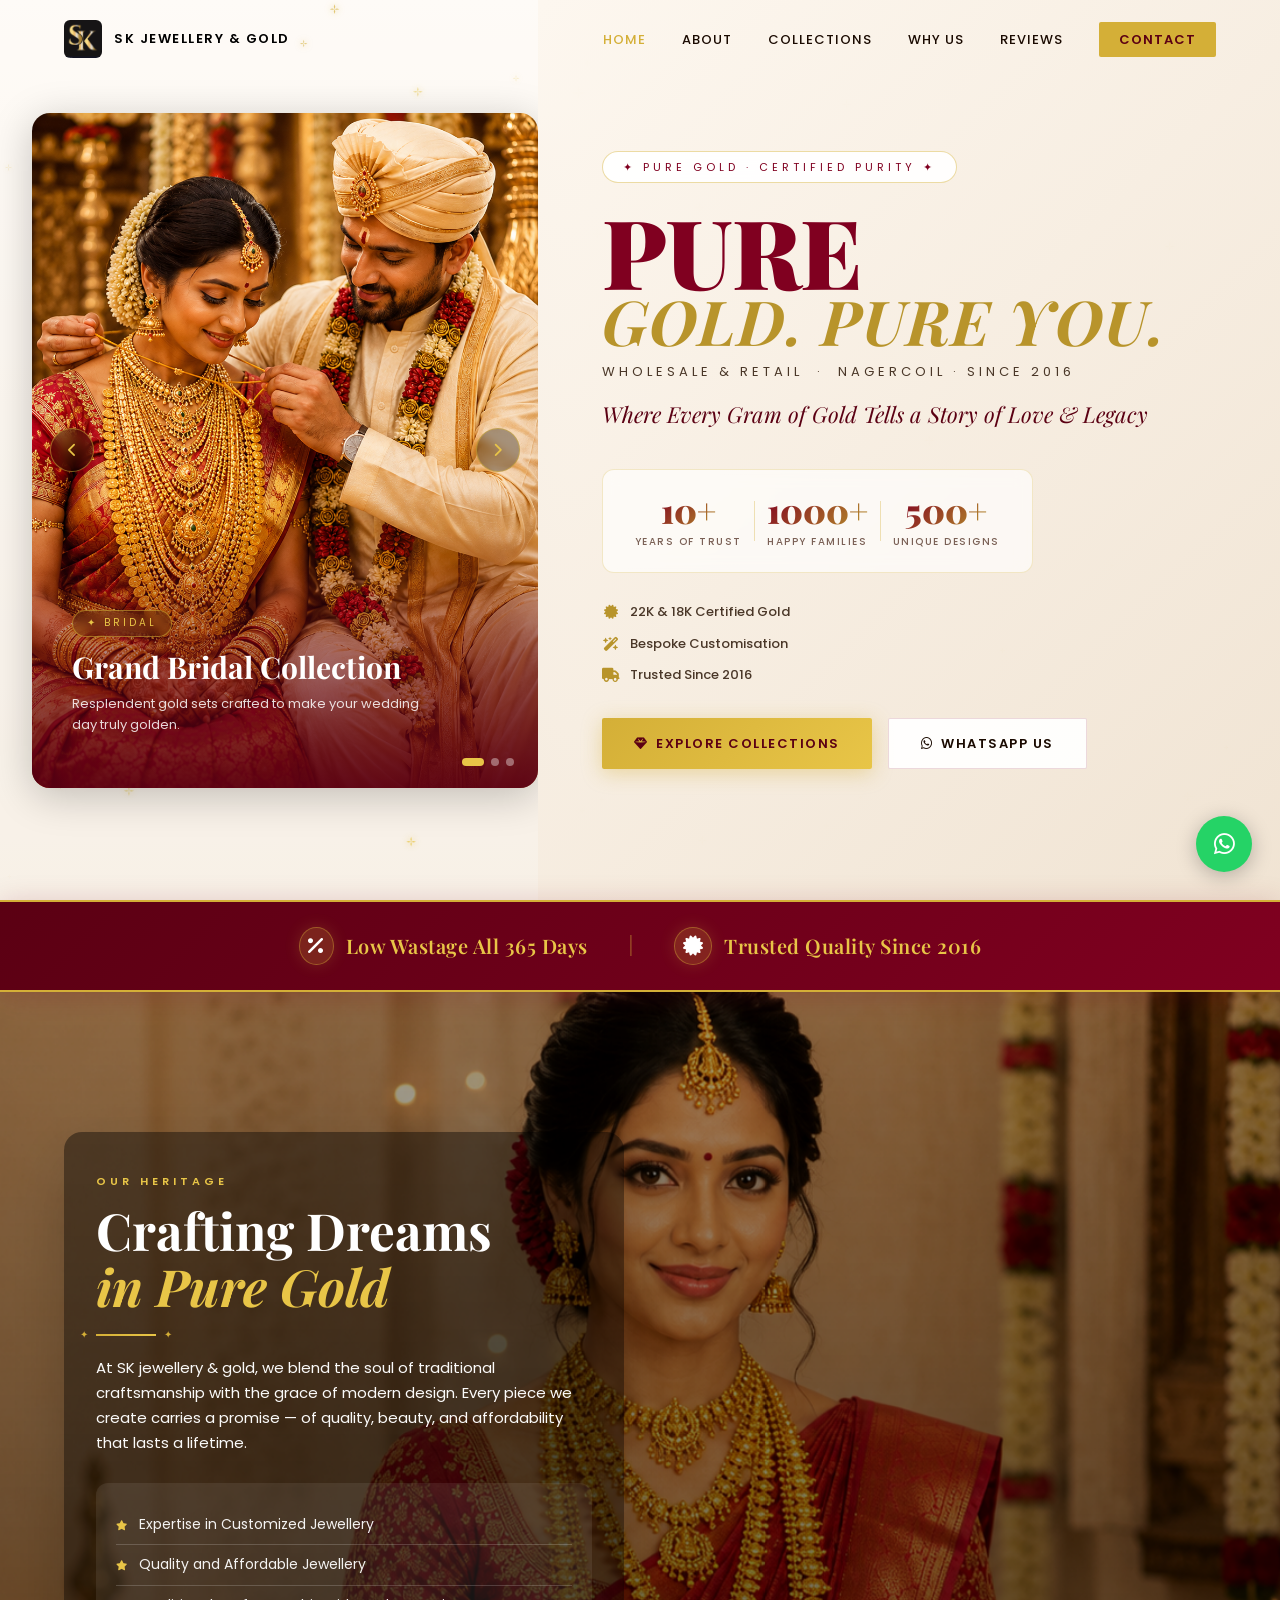
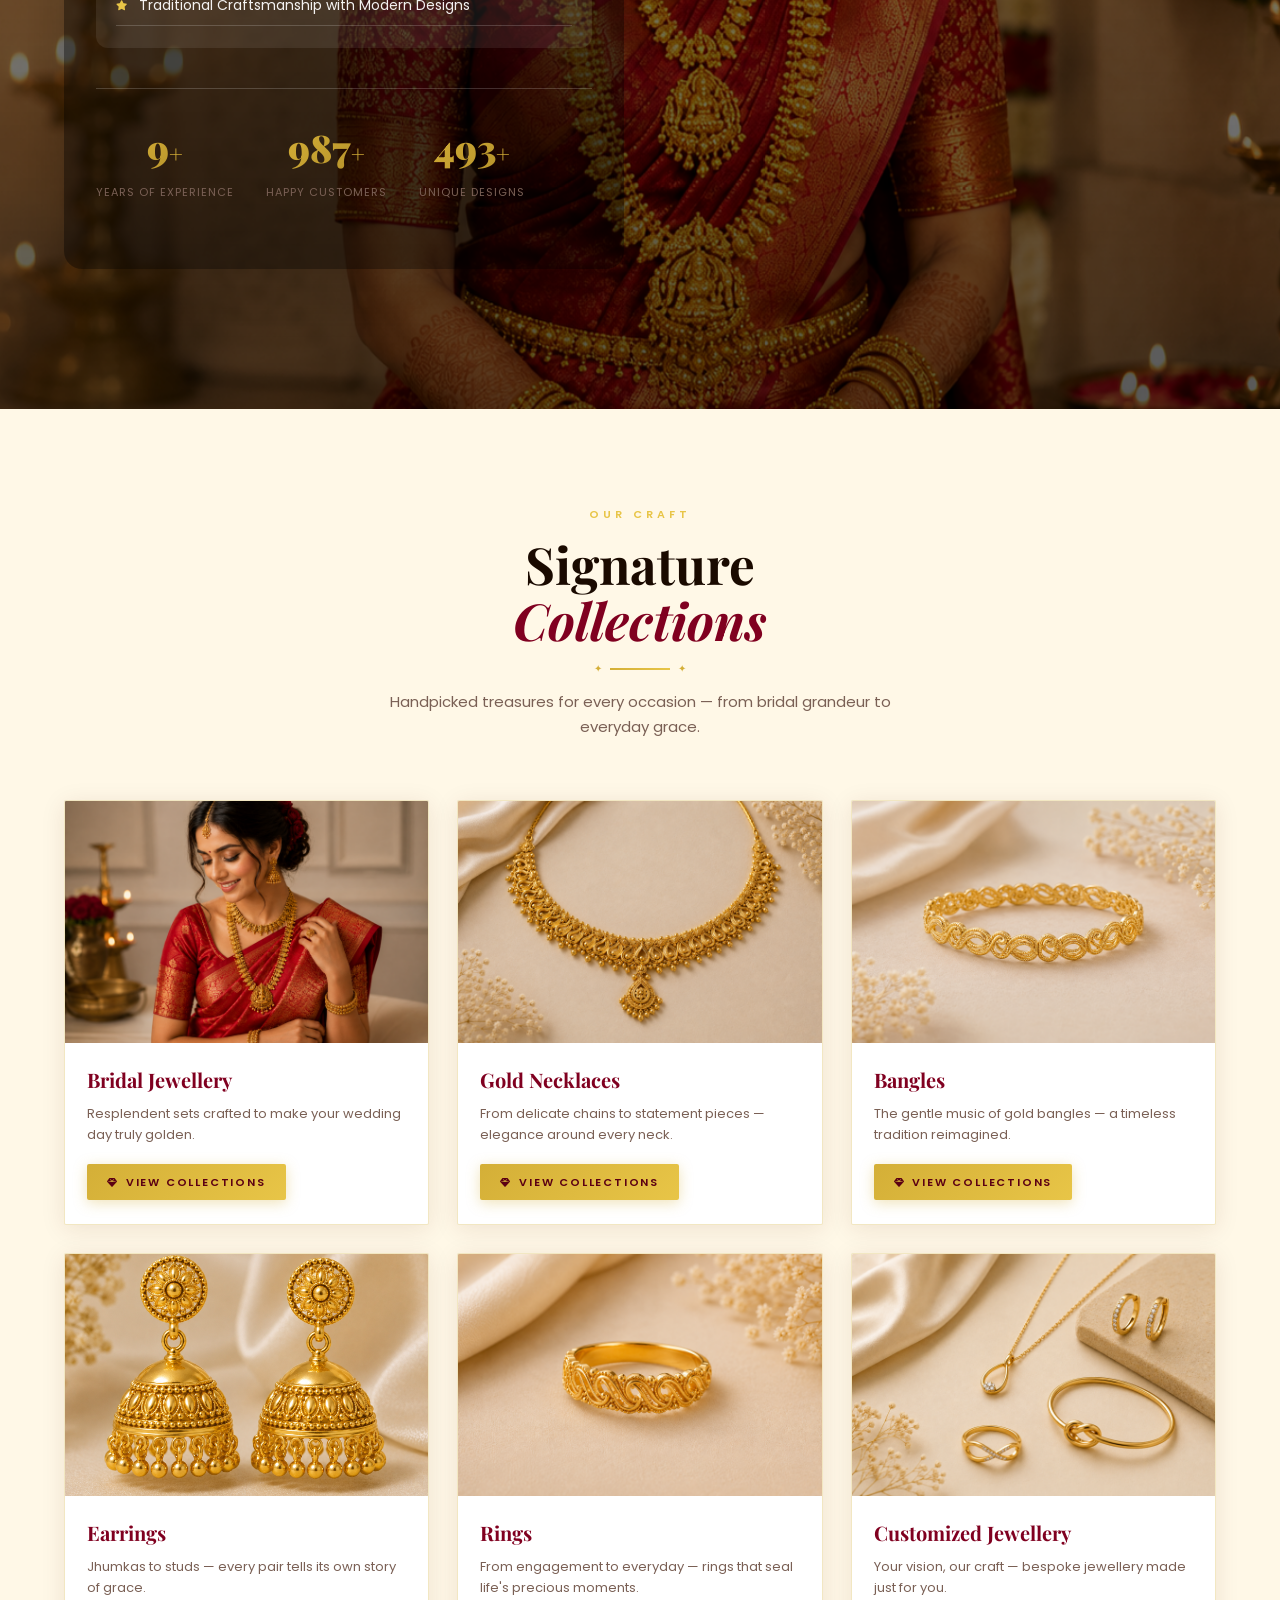
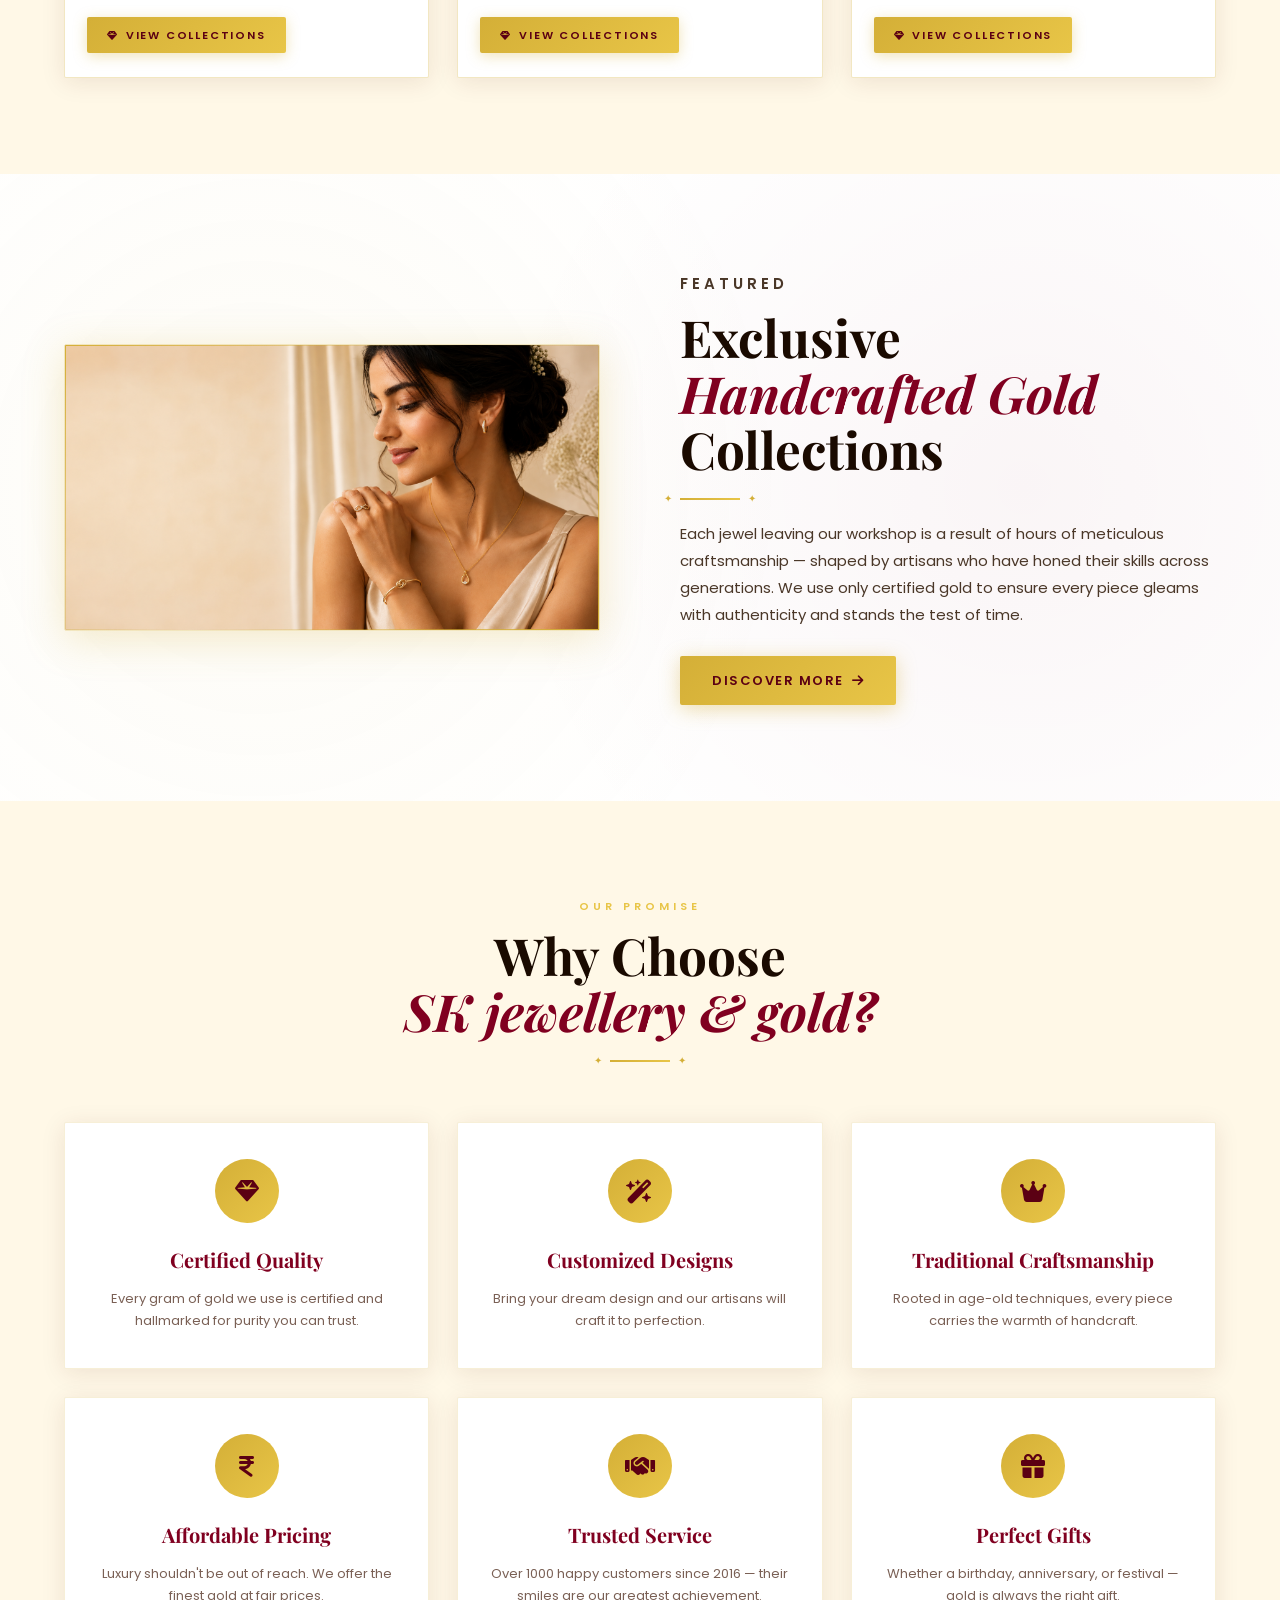
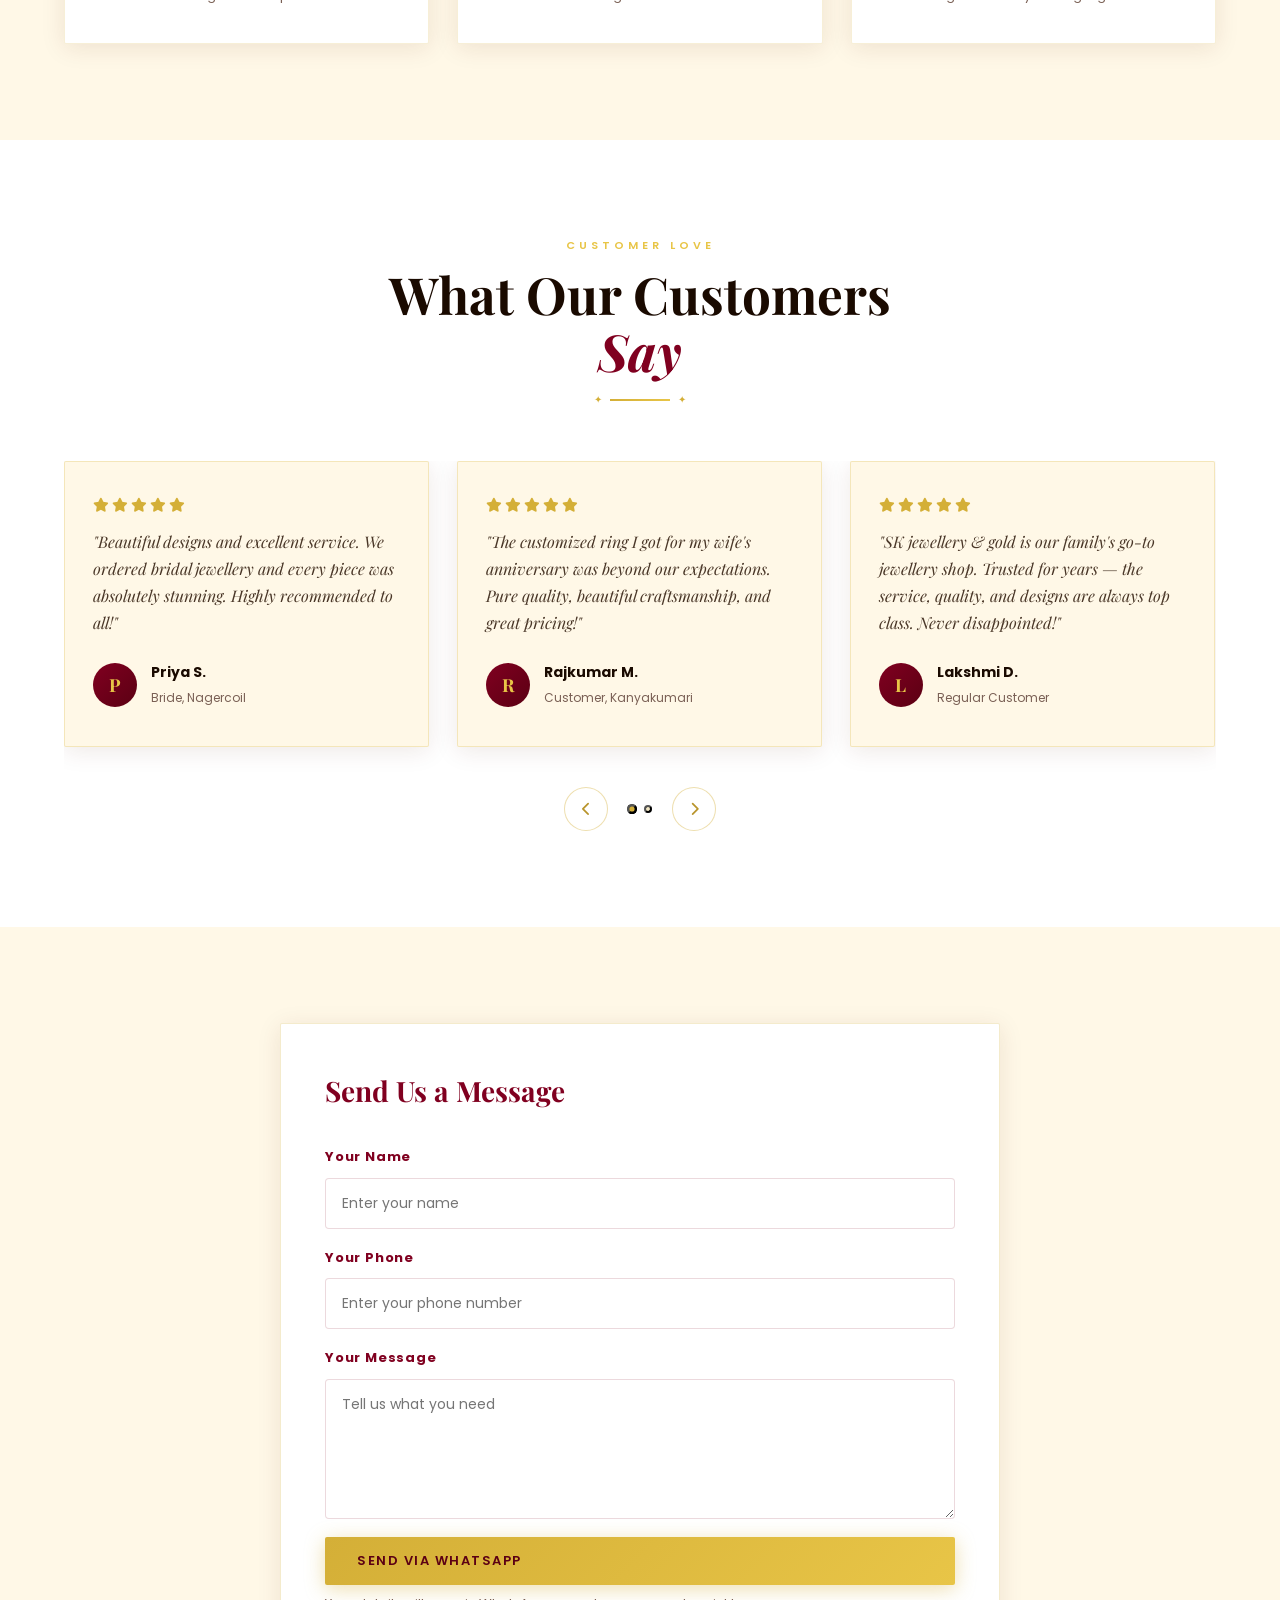
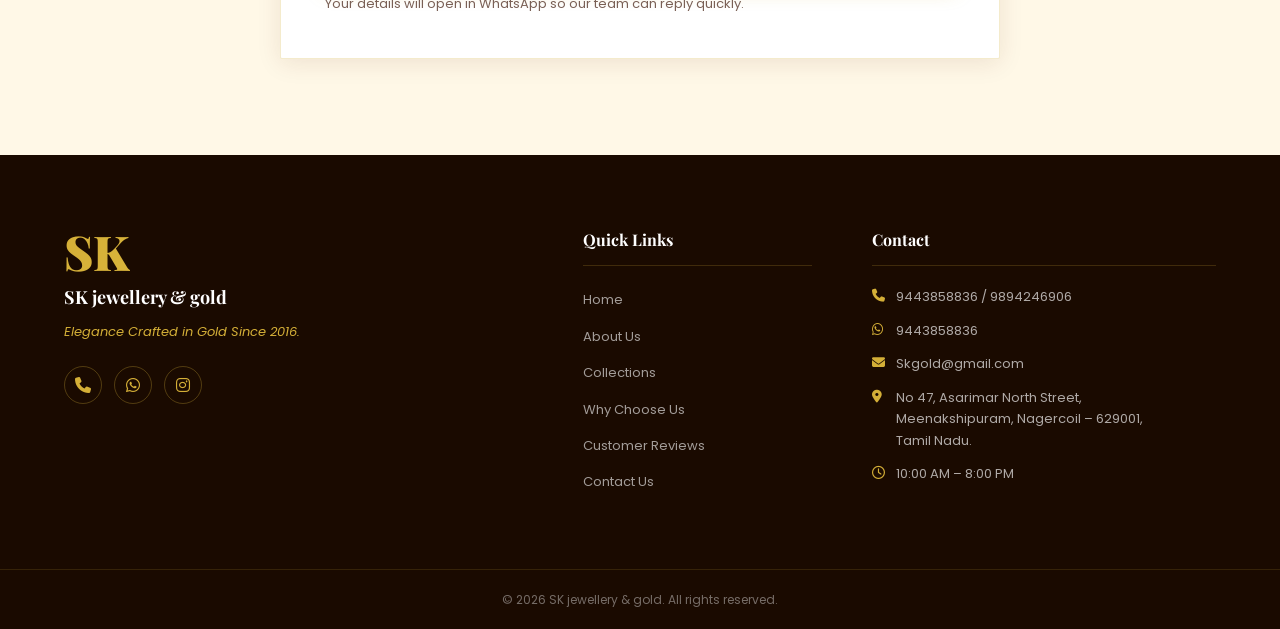
==== index.html @ cbd56a31 "Initial commit" ====
<!DOCTYPE html>
<html lang="en">
<head>
  <meta charset="UTF-8" />
  <meta name="viewport" content="width=device-width, initial-scale=1.0" />
  <title>SK jewellery & gold – Timeless Elegance Since 2016</title>
  <link rel="icon" type="image/jpeg" href="images/SK Gold Logo.jpg" />
  <link rel="stylesheet" href="style.css" />
  <link rel="preconnect" href="https://fonts.googleapis.com" />
  <link rel="preconnect" href="https://fonts.gstatic.com" crossorigin />
  <link href="https://fonts.googleapis.com/css2?family=Playfair+Display:ital,wght@0,400;0,600;0,700;0,900;1,400;1,600&family=Poppins:wght@300;400;500;600&display=swap" rel="stylesheet" />
  <link rel="stylesheet" href="https://cdnjs.cloudflare.com/ajax/libs/font-awesome/6.5.0/css/all.min.css" />
</head>
<body>

  <!-- NAVBAR -->
  <nav id="navbar">
    <div class="nav-container">
      <a href="#home" class="nav-brand">
        <img src="images/SK Gold Logo.jpg" alt="SK Jewellery logo" class="nav-logo" />
        <span class="brand-text">SK jewellery & gold</span>
      </a>
      <button class="nav-toggle" id="navToggle" aria-label="Toggle menu">
        <span></span><span></span><span></span>
      </button>
      <ul class="nav-links" id="navLinks">
        <li><a href="#home">Home</a></li>
        <li><a href="#about">About</a></li>
        <li><a href="#collections">Collections</a></li>
        <li><a href="#why-us">Why Us</a></li>
        <li><a href="#testimonials">Reviews</a></li>
        <li><a href="#contact" class="nav-cta">Contact</a></li>
      </ul>
    </div>
  </nav>

  <!-- HERO -->
  <section id="home" class="hero">
    <div class="hero-overlay"></div>
    <canvas id="sparkleCanvas"></canvas>

    <div class="hero-split">

      <!-- LEFT: Image Carousel -->
      <div class="hero-carousel-wrap">
        <div class="hero-carousel" id="heroCarousel">

          <div class="hero-slide active">
            <img src="images/Hero-Section.png" alt="Grand Bridal Collection" />
            <div class="hero-slide-caption">
              <span class="hero-slide-tag">✦ Bridal</span>
              <h3 class="hero-slide-title">Grand Bridal Collection</h3>
              <p class="hero-slide-sub">Resplendent gold sets crafted to make your wedding day truly golden.</p>
            </div>
          </div>

          <div class="hero-slide">
            <img src="images/Hero-section-2.png" alt="Premium Jewellery" />
            <div class="hero-slide-caption">
              <span class="hero-slide-tag">✦ Premium</span>
              <h3 class="hero-slide-title">Premium Jewellery</h3>
              <p class="hero-slide-sub">Exquisite craftsmanship in certified gold — timeless elegance for every occasion.</p>
            </div>
          </div>

          <div class="hero-slide">
            <img src="images/Hero-Section-3.png" alt="Festival Collection" />
            <div class="hero-slide-caption">
              <span class="hero-slide-tag">✦ Festive</span>
              <h3 class="hero-slide-title">Festival Collection</h3>
              <p class="hero-slide-sub">Woman dressed for Diwali, wedding, or traditional celebration. Bright lamps, flowers, and festive decor.</p>
            </div>
          </div>

        </div>

        <!-- Prev / Next Arrows -->
        <button class="hero-carousel-arrow hero-carousel-prev" id="heroPrev" aria-label="Previous slide">
          <i class="fa-solid fa-chevron-left"></i>
        </button>
        <button class="hero-carousel-arrow hero-carousel-next" id="heroNext" aria-label="Next slide">
          <i class="fa-solid fa-chevron-right"></i>
        </button>

        <!-- Slide Dots -->
        <div class="hero-carousel-dots" id="heroCarouselDots">
          <button class="hero-dot active" data-index="0" aria-label="Slide 1"></button>
          <button class="hero-dot" data-index="1" aria-label="Slide 2"></button>
          <button class="hero-dot" data-index="2" aria-label="Slide 3"></button>
        </div>
      </div>

      <!-- RIGHT: Hero Text Content -->
      <div class="hero-content reveal">
        <div class="hero-badge">✦ Pure Gold · Certified Purity ✦</div>
        <h1 class="hero-title">
          <span class="hero-title-line hero-title-line--primary">Pure</span>
          <span class="hero-title-line hero-title-line--secondary">Gold. Pure You.</span>
        </h1>
        <p class="hero-sub">Wholesale &amp; Retail &nbsp;·&nbsp; Nagercoil · Since 2016</p>
        <p class="hero-tagline">Where Every Gram of Gold Tells a Story of Love &amp; Legacy</p>

        <div class="hero-stats">
          <div class="hero-stat">
            <span class="hero-stat-num">10+</span>
            <span class="hero-stat-label">Years of Trust</span>
          </div>
          <div class="hero-stat-divider"></div>
          <div class="hero-stat">
            <span class="hero-stat-num">1000+</span>
            <span class="hero-stat-label">Happy Families</span>
          </div>
          <div class="hero-stat-divider"></div>
          <div class="hero-stat">
            <span class="hero-stat-num">500+</span>
            <span class="hero-stat-label">Unique Designs</span>
          </div>
        </div>

        <div class="hero-features">
          <div class="hero-feature"><i class="fa-solid fa-certificate"></i> 22K &amp; 18K Certified Gold</div>
          <div class="hero-feature"><i class="fa-solid fa-wand-magic-sparkles"></i> Bespoke Customisation</div>
          <div class="hero-feature"><i class="fa-solid fa-truck"></i> Trusted Since 2016</div>
        </div>

        <div class="hero-buttons">
          <a href="#collections" class="btn btn-gold"><i class="fa-solid fa-gem"></i> Explore Collections</a>
          <a href="https://wa.me/919443858836" target="_blank" class="btn btn-outline"><i class="fa-brands fa-whatsapp"></i> WhatsApp Us</a>
        </div>
      </div>

    </div>
  </section>

  <!-- PROMO BAR -->
  <div class="promo-bar">
    <div class="promo-bar-content">
      <span class="promo-item"><i class="fa-solid fa-percent"></i> Low Wastage All 365 Days</span>
      <span class="promo-divider">|</span>
      <span class="promo-item"><i class="fa-solid fa-certificate"></i> Trusted Quality Since 2016</span>
    </div>
  </div>


  <!-- ABOUT -->
  <section id="about" class="about section-pad">
    <div class="about-bg-carousel" aria-hidden="true">
      <div class="about-slide active" style="background-image: url('images/Bride-Background.png');"></div>
      <div class="about-slide" style="background-image: url('images/Christian-Bride.png');"></div>
      <div class="about-slide" style="background-image: url('images/Muslim-Bride.png');"></div>
    </div>
    <div class="about-overlay"></div>
    <div class="container">
      <div class="about-grid">
        <div class="about-text reveal-right">
          <p class="section-eyebrow">Our Heritage</p>
          <h2 class="section-title">Crafting Dreams<br/><em>in Pure Gold</em></h2>
          <div class="gold-divider"></div>
          <p class="about-desc">At SK jewellery & gold, we blend the soul of traditional craftsmanship with the grace of modern design. Every piece we create carries a promise — of quality, beauty, and affordability that lasts a lifetime.</p>
          <ul class="about-pillars">
            <li><i class="fa-solid fa-star"></i> Expertise in Customized Jewellery</li>
            <li><i class="fa-solid fa-star"></i> Quality and Affordable Jewellery</li>
            <li><i class="fa-solid fa-star"></i> Traditional Craftsmanship with Modern Designs</li>
          </ul>
          <div class="counters">
            <div class="counter-item">
              <span class="counter-num" data-target="10">0</span><span>+</span>
              <p>Years of Experience</p>
            </div>
            <div class="counter-item">
              <span class="counter-num" data-target="1000">0</span><span>+</span>
              <p>Happy Customers</p>
            </div>
            <div class="counter-item">
              <span class="counter-num" data-target="500">0</span><span>+</span>
              <p>Unique Designs</p>
            </div>
          </div>
        </div>
      </div>
    </div>
  </section>

  <!-- COLLECTIONS -->
  <section id="collections" class="collections section-pad bg-ivory">
    <div class="container">
      <div class="section-header reveal">
        <p class="section-eyebrow">Our Craft</p>
        <h2 class="section-title">Signature<br/><em>Collections</em></h2>
        <div class="gold-divider center"></div>
        <p class="section-desc">Handpicked treasures for every occasion — from bridal grandeur to everyday grace.</p>
      </div>
      <div class="collections-grid">

        <div class="col-card reveal">
          <div class="col-img-wrap">
            <img src="images/Bridal-Set.png" alt="Bridal Jewellery" loading="lazy" />
          </div>
          <div class="col-info">
            <h3>Bridal Jewellery</h3>
            <p>Resplendent sets crafted to make your wedding day truly golden.</p>
            <a href="bridal.html" class="col-info-btn"><i class="fa-solid fa-gem"></i> View Collections</a>
          </div>
        </div>

        <div class="col-card reveal">
          <div class="col-img-wrap">
            <img src="images/Necklace.png" alt="Gold Necklaces" loading="lazy" />
          </div>
          <div class="col-info">
            <h3>Gold Necklaces</h3>
            <p>From delicate chains to statement pieces — elegance around every neck.</p>
            <a href="necklace.html" class="col-info-btn"><i class="fa-solid fa-gem"></i> View Collections</a>
          </div>
        </div>

        <div class="col-card reveal">
          <div class="col-img-wrap">
            <img src="images/Bangles.png" alt="Bangles" loading="lazy" />
          </div>
          <div class="col-info">
            <h3>Bangles</h3>
            <p>The gentle music of gold bangles — a timeless tradition reimagined.</p>
            <a href="bangle.html" class="col-info-btn"><i class="fa-solid fa-gem"></i> View Collections</a>
          </div>
        </div>

        <div class="col-card reveal">
          <div class="col-img-wrap">
            <img src="images/Earing.png" alt="Earrings" loading="lazy" />
          </div>
          <div class="col-info">
            <h3>Earrings</h3>
            <p>Jhumkas to studs — every pair tells its own story of grace.</p>
            <a href="earing.html" class="col-info-btn"><i class="fa-solid fa-gem"></i> View Collections</a>
          </div>
        </div>

        <div class="col-card reveal">
          <div class="col-img-wrap">
            <img src="images/Ring.png" alt="Rings" loading="lazy" />
          </div>
          <div class="col-info">
            <h3>Rings</h3>
            <p>From engagement to everyday — rings that seal life's precious moments.</p>
            <a href="ring.html" class="col-info-btn"><i class="fa-solid fa-gem"></i> View Collections</a>
          </div>
        </div>

        <div class="col-card reveal">
          <div class="col-img-wrap">
            <img src="images/Customised-Jewels.png" alt="Customized Jewellery" loading="lazy" />
          </div>
          <div class="col-info">
            <h3>Customized Jewellery</h3>
            <p>Your vision, our craft — bespoke jewellery made just for you.</p>
            <a href="customised-jewellery.html" class="col-info-btn"><i class="fa-solid fa-gem"></i> View Collections</a>
          </div>
        </div>

      </div>
    </div>
  </section>

  <!-- FEATURED SHOWCASE -->
  <section class="showcase section-pad">
    <div class="showcase-pattern"></div>
    <div class="container">
      <div class="showcase-grid">
        <div class="showcase-img reveal-left">
          <img src="images/Hand-Crafted.png" alt="Exclusive handcrafted gold" loading="lazy" />
        </div>
        <div class="showcase-text reveal-right">
          <p class="section-eyebrow">Featured</p>
          <h2 class="section-title">Exclusive<br/><em>Handcrafted Gold</em><br/>Collections</h2>
          <div class="gold-divider"></div>
          <p>Each jewel leaving our workshop is a result of hours of meticulous craftsmanship — shaped by artisans who have honed their skills across generations. We use only certified gold to ensure every piece gleams with authenticity and stands the test of time.</p>
          <a href="#collections" class="btn btn-gold mt-2">Discover More <i class="fa-solid fa-arrow-right"></i></a>
        </div>
      </div>
    </div>
  </section>

  <!-- WHY CHOOSE US -->
  <section id="why-us" class="why section-pad bg-ivory">
    <div class="container">
      <div class="section-header reveal">
        <p class="section-eyebrow">Our Promise</p>
        <h2 class="section-title">Why Choose<br/><em>SK jewellery & gold?</em></h2>
        <div class="gold-divider center"></div>
      </div>
      <div class="why-grid">
        <div class="why-card reveal">
          <div class="why-icon"><i class="fa-solid fa-gem"></i></div>
          <h3>Certified Quality</h3>
          <p>Every gram of gold we use is certified and hallmarked for purity you can trust.</p>
        </div>
        <div class="why-card reveal">
          <div class="why-icon"><i class="fa-solid fa-wand-magic-sparkles"></i></div>
          <h3>Customized Designs</h3>
          <p>Bring your dream design and our artisans will craft it to perfection.</p>
        </div>
        <div class="why-card reveal">
          <div class="why-icon"><i class="fa-solid fa-crown"></i></div>
          <h3>Traditional Craftsmanship</h3>
          <p>Rooted in age-old techniques, every piece carries the warmth of handcraft.</p>
        </div>
        <div class="why-card reveal">
          <div class="why-icon"><i class="fa-solid fa-indian-rupee-sign"></i></div>
          <h3>Affordable Pricing</h3>
          <p>Luxury shouldn't be out of reach. We offer the finest gold at fair prices.</p>
        </div>
        <div class="why-card reveal">
          <div class="why-icon"><i class="fa-solid fa-handshake"></i></div>
          <h3>Trusted Service</h3>
          <p>Over 1000 happy customers since 2016 — their smiles are our greatest achievement.</p>
        </div>
        <div class="why-card reveal">
          <div class="why-icon"><i class="fa-solid fa-gift"></i></div>
          <h3>Perfect Gifts</h3>
          <p>Whether a birthday, anniversary, or festival — gold is always the right gift.</p>
        </div>
      </div>
    </div>
  </section>

  <!-- TESTIMONIALS -->
  <section id="testimonials" class="testimonials section-pad">
    <div class="container">
      <div class="section-header reveal">
        <p class="section-eyebrow">Customer Love</p>
        <h2 class="section-title">What Our Customers<br/><em>Say</em></h2>
        <div class="gold-divider center"></div>
      </div>
      <div class="testimonial-slider">
        <div class="testimonial-track" id="testimonialTrack">

          <div class="testimonial-card">
            <div class="stars"><i class="fa-solid fa-star"></i><i class="fa-solid fa-star"></i><i class="fa-solid fa-star"></i><i class="fa-solid fa-star"></i><i class="fa-solid fa-star"></i></div>
            <p class="testi-text">"Beautiful designs and excellent service. We ordered bridal jewellery and every piece was absolutely stunning. Highly recommended to all!"</p>
            <div class="testi-author">
              <div class="author-avatar">P</div>
              <div><strong>Priya S.</strong><span>Bride, Nagercoil</span></div>
            </div>
          </div>

          <div class="testimonial-card">
            <div class="stars"><i class="fa-solid fa-star"></i><i class="fa-solid fa-star"></i><i class="fa-solid fa-star"></i><i class="fa-solid fa-star"></i><i class="fa-solid fa-star"></i></div>
            <p class="testi-text">"The customized ring I got for my wife's anniversary was beyond our expectations. Pure quality, beautiful craftsmanship, and great pricing!"</p>
            <div class="testi-author">
              <div class="author-avatar">R</div>
              <div><strong>Rajkumar M.</strong><span>Customer, Kanyakumari</span></div>
            </div>
          </div>

          <div class="testimonial-card">
            <div class="stars"><i class="fa-solid fa-star"></i><i class="fa-solid fa-star"></i><i class="fa-solid fa-star"></i><i class="fa-solid fa-star"></i><i class="fa-solid fa-star"></i></div>
            <p class="testi-text">"SK jewellery & gold is our family's go-to jewellery shop. Trusted for years — the service, quality, and designs are always top class. Never disappointed!"</p>
            <div class="testi-author">
              <div class="author-avatar">L</div>
              <div><strong>Lakshmi D.</strong><span>Regular Customer</span></div>
            </div>
          </div>

          <div class="testimonial-card">
            <div class="stars"><i class="fa-solid fa-star"></i><i class="fa-solid fa-star"></i><i class="fa-solid fa-star"></i><i class="fa-solid fa-star"></i><i class="fa-solid fa-star"></i></div>
            <p class="testi-text">"The bangles I purchased for Diwali were pure gold and the finish was absolutely flawless. Will definitely return for more. Wonderful experience!"</p>
            <div class="testi-author">
              <div class="author-avatar">A</div>
              <div><strong>Anitha K.</strong><span>Customer, Tirunelveli</span></div>
            </div>
          </div>

        </div>
        <div class="slider-controls">
          <button class="slider-btn" id="prevBtn"><i class="fa-solid fa-chevron-left"></i></button>
          <div class="slider-dots" id="sliderDots"></div>
          <button class="slider-btn" id="nextBtn"><i class="fa-solid fa-chevron-right"></i></button>
        </div>
      </div>
    </div>
  </section>

  <!-- CONTACT -->
  <section id="contact" class="contact section-pad bg-ivory">
    <div class="container">
      <div class="contact-grid">
        <div class="contact-card reveal">
          <div class="contact-info-block">
            <h3>Send Us a Message</h3>
            <form id="whatsappForm" class="whatsapp-form">
              <label class="form-field">
                <span>Your Name</span>
                <input type="text" name="name" placeholder="Enter your name" required />
              </label>
              <label class="form-field">
                <span>Your Phone</span>
                <input type="tel" name="phone" placeholder="Enter your phone number" required />
              </label>
              <label class="form-field">
                <span>Your Message</span>
                <textarea name="message" placeholder="Tell us what you need" required></textarea>
              </label>
              <button type="submit" class="btn btn-gold">Send via WhatsApp</button>
            </form>
            <p class="form-note">Your details will open in WhatsApp so our team can reply quickly.</p>
          </div>
        </div>
      </div>
    </div>
  </section>

  <!-- FOOTER -->
  <footer class="footer">
    <div class="footer-top">
      <div class="container footer-grid">
        <div class="footer-brand">
          <div class="footer-logo">SK</div>
          <p class="footer-name">SK jewellery & gold</p>
          <p class="footer-tagline">Elegance Crafted in Gold Since 2016.</p>
          <div class="footer-social">
            <a href="tel:9443858836"><i class="fa-solid fa-phone"></i></a>
            <a href="https://wa.me/919443858836" target="_blank"><i class="fa-brands fa-whatsapp"></i></a>
            <a href="https://instagram.com" target="_blank"><i class="fa-brands fa-instagram"></i></a>
          </div>
        </div>
        <div class="footer-links">
          <h4>Quick Links</h4>
          <ul>
            <li><a href="#home">Home</a></li>
            <li><a href="#about">About Us</a></li>
            <li><a href="#collections">Collections</a></li>
            <li><a href="#why-us">Why Choose Us</a></li>
            <li><a href="#testimonials">Customer Reviews</a></li>
            <li><a href="#contact">Contact Us</a></li>
          </ul>
        </div>
        <div class="footer-contact">
          <h4>Contact</h4>
          <p><i class="fa-solid fa-phone"></i> 9443858836 / 9894246906</p>
          <p><i class="fa-brands fa-whatsapp"></i> 9443858836</p>
          <p><i class="fa-solid fa-envelope"></i> <a href="mailto:Skgold@gmail.com">Skgold@gmail.com</a></p>
          <p><i class="fa-solid fa-location-dot"></i> No 47, Asarimar North Street,<br/>Meenakshipuram, Nagercoil – 629001,<br/>Tamil Nadu.</p>
          <p><i class="fa-regular fa-clock"></i> 10:00 AM – 8:00 PM</p>
        </div>
      </div>
    </div>
    <div class="footer-bottom">
      <p>© 2026 SK jewellery & gold. All rights reserved.</p>
    </div>
  </footer>

  <!-- FLOATING BUTTONS -->
  <div class="float-btns">
    <a href="https://wa.me/919443858836" target="_blank" class="float-btn whatsapp-float" title="WhatsApp">
      <i class="fa-brands fa-whatsapp"></i>
    </a>
  </div>

  <!-- BACK TO TOP -->
  <button id="backToTop" title="Back to top"><i class="fa-solid fa-chevron-up"></i></button>

  <script src="script.js"></script>
</body>
</html>
---- style.css ----
:root {
  --white: #FFFFFF;
  --ivory: #FFF8E7;
  --ivory-dark: #F5EDD0;
  --gold: #D4AF37;
  --gold-soft: #E8C547;
  --gold-pale: #F5E9B0;
  --gold-dark: #B8942B;
  --maroon: #800020;
  --maroon-dark: #5B0013;
  --text-dark: #1A0A00;
  --text-mid: #4A3728;
  --text-light: #7A6055;
  --shadow-gold: 0 8px 40px rgba(212, 175, 55, 0.25);
  --shadow-soft: 0 4px 24px rgba(90, 30, 0, 0.10);
  --radius: 4px;
  --transition: 0.35s cubic-bezier(0.4, 0, 0.2, 1);
  --font-display: 'Playfair Display', Georgia, serif;
  --font-body: 'Poppins', sans-serif;
}

*, *::before, *::after { box-sizing: border-box; margin: 0; padding: 0; }

html {
  scroll-behavior: smooth;
  overflow-x: hidden;
}

body {
  font-family: var(--font-body);
  background: #f8efe0;
  color: var(--text-dark);
  overflow-x: hidden;
  line-height: 1.65;
}

img, picture, video {
  display: block;
  width: 100%;
  max-width: 100%;
  height: auto;
  min-width: 0;
}

.about-img-frame,
.col-img-wrap,
.showcase-img {
  width: 100%;
  max-width: 100%;
  min-width: 0;
}

.about-img-frame img,
.col-img-wrap img,
.showcase-img img {
  width: 100%;
  height: 100%;
  object-fit: cover;
  object-position: center top;
}

a { text-decoration: none; color: inherit; }
ul { list-style: none; }

.container { max-width: 1200px; margin: 0 auto; padding: 0 24px; }
.section-pad { padding: 96px 0; }
.bg-ivory { background: var(--ivory); }
.mt-2 { margin-top: 28px; display: inline-flex; }


/* ── NAVBAR ── */
#navbar {
  position: fixed; top: 0; left: 0; right: 0; z-index: 1000;
  padding: 20px 0;
  transition: var(--transition);
}
#navbar.scrolled {
  background: rgba(255, 248, 231, 0.96);
  backdrop-filter: blur(20px);
  -webkit-backdrop-filter: blur(20px);
  box-shadow: 0 2px 30px rgba(212,175,55,0.15);
  padding: 12px 0;
  border-bottom: 1px solid rgba(212,175,55,0.25);
}

.nav-container {
  max-width: 1200px; margin: 0 auto; padding: 0 24px;
  display: flex; align-items: center; justify-content: space-between;
}

.nav-brand {
  display: flex; align-items: center; gap: 12px;
}
.nav-logo {
  display: block;
  width: 38px;
  height: 38px;
  object-fit: contain;
  border-radius: 6px;
}
.brand-sk {
  display: none;
  font-family: var(--font-display);
  font-size: 32px; font-weight: 900;
  background: linear-gradient(135deg, var(--gold), var(--gold-soft));
  -webkit-background-clip: text; -webkit-text-fill-color: transparent;
  background-clip: text;
  line-height: 1;
}
.brand-text {
  font-family: var(--font-body);
  font-size: 13px; font-weight: 600;
  letter-spacing: 1.5px; text-transform: uppercase;
  color: #000000;
  transition: color var(--transition);
}
#navbar.scrolled .brand-text { color: #000000; }

.nav-links {
  display: flex; align-items: center; gap: 36px;
}
.nav-links a {
  font-size: 13px; font-weight: 500;
  letter-spacing: 1px; text-transform: uppercase;
  color: var(--text-dark);
  transition: color var(--transition);
  position: relative;
}
.nav-links a::after {
  content: ''; position: absolute; bottom: -4px; left: 0;
  width: 0; height: 1px; background: var(--gold);
  transition: width var(--transition);
}
.nav-links a:hover { color: var(--maroon); }
.nav-links a:hover::after { width: 100%; }
#navbar.scrolled .nav-links a { color: var(--text-mid); }
#navbar.scrolled .nav-links a:hover { color: var(--maroon); }

.nav-cta {
  background: var(--gold) !important;
  color: var(--maroon-dark) !important;
  padding: 8px 20px !important;
  border-radius: 2px;
  font-weight: 600 !important;
}
.nav-cta:hover { background: var(--gold-soft) !important; }
.nav-cta::after { display: none !important; }

/* ── HAMBURGER TOGGLE ── */
.nav-toggle {
  display: none;
  flex-direction: column;
  gap: 5px;
  background: none;
  border: none;
  cursor: pointer;
  padding: 4px;
  z-index: 1100;
  position: relative;
}
.nav-toggle span {
  display: block;
  width: 24px;
  height: 2px;
  background: var(--text-dark);
  border-radius: 2px;
  transition: transform 0.35s ease, opacity 0.35s ease, background 0.35s ease;
  transform-origin: center;
}
#navbar.scrolled .nav-toggle span { background: var(--maroon); }

/* X (close) animation */
.nav-toggle.active span:nth-child(1) {
  transform: translateY(7px) rotate(45deg);
}
.nav-toggle.active span:nth-child(2) {
  opacity: 0;
  transform: scaleX(0);
}
.nav-toggle.active span:nth-child(3) {
  transform: translateY(-7px) rotate(-45deg);
}

/* ── HERO ── */
.hero {
  position: relative; min-height: 100vh;
  display: flex; flex-direction: column;
  background: linear-gradient(180deg, #fdf7ef 0%, #f0e3d2 100%);
  overflow: hidden;
}

.hero-overlay {
  position: absolute; inset: 0;
  background: rgba(255,255,255,0.45);
}

#sparkleCanvas {
  position: absolute; inset: 0; pointer-events: none; z-index: 1;
}

.hero-content {
  position: relative; z-index: 2;
  display: flex; flex-direction: column;
  justify-content: center; align-items: flex-start;
  color: var(--text-dark);
  padding: 120px 60px 100px 64px;
  text-align: left;
  background: linear-gradient(135deg, rgba(253,247,239,0.98) 0%, rgba(240,227,210,0.95) 100%);
}

.hero-badge {
  display: inline-block;
  font-size: 11px; letter-spacing: 4px; text-transform: uppercase;
  color: var(--maroon);
  border: 1px solid rgba(212,175,55,0.45);
  padding: 6px 20px; border-radius: 50px;
  margin-bottom: 24px;
  backdrop-filter: blur(10px);
  background: rgba(255,255,255,0.92);
}

.hero-title {
  font-family: var(--font-display);
  margin-bottom: 12px;
  line-height: 0.9;
  text-transform: uppercase;
}
.hero-title-line {
  display: block;
}
.hero-title-line--primary {
  font-size: clamp(68px, 11vw, 96px);
  font-weight: 900;
  letter-spacing: -1px;
  color: var(--maroon);
}
.hero-title-line--secondary {
  font-size: clamp(42px, 8vw, 62px);
  font-weight: 700;
  color: var(--gold-dark);
  font-style: italic;
  letter-spacing: 1px;
}

.hero-sub {
  font-size: 13px; letter-spacing: 4px; text-transform: uppercase;
  color: var(--text-mid);
  margin-bottom: 16px;
}

.hero-tagline {
  font-family: var(--font-display);
  font-size: clamp(16px, 2.2vw, 22px);
  font-style: italic;
  color: var(--maroon-dark);
  margin-bottom: 40px;
  line-height: 1.4;
}

.hero-buttons { display: flex; gap: 16px; justify-content: flex-start; flex-wrap: wrap; }

/* ── HERO STATS ROW ── */
.hero-stats {
  display: flex;
  align-items: center;
  justify-content: center;
  gap: 0;
  margin-bottom: 28px;
  background: rgba(255,255,255,0.65);
  border: 1px solid rgba(212,175,55,0.25);
  border-radius: 12px;
  padding: 22px 20px;
  backdrop-filter: blur(8px);
}
.hero-stat {
  display: flex;
  flex-direction: column;
  align-items: center;
  justify-content: center;
  flex: 1;
  gap: 4px;
  padding: 0 12px;
  text-align: center;
}
.hero-stat-num {
  font-family: var(--font-display);
  font-size: clamp(26px, 2.8vw, 34px);
  font-weight: 900;
  background: linear-gradient(135deg, var(--maroon), var(--gold-dark));
  -webkit-background-clip: text;
  -webkit-text-fill-color: transparent;
  background-clip: text;
  line-height: 1.1;
  white-space: nowrap;
}
.hero-stat-label {
  font-size: 10px;
  letter-spacing: 1.5px;
  text-transform: uppercase;
  color: var(--text-light);
  font-weight: 500;
  white-space: nowrap;
}
.hero-stat-divider {
  width: 1px;
  height: 40px;
  background: rgba(212,175,55,0.35);
  flex-shrink: 0;
}

/* ── HERO FEATURES ── */
.hero-features {
  display: flex;
  flex-direction: column;
  gap: 10px;
  margin-bottom: 32px;
}
.hero-feature {
  display: flex;
  align-items: center;
  gap: 10px;
  font-size: 13px;
  font-weight: 500;
  color: var(--text-mid);
}
.hero-feature i {
  color: var(--gold-dark);
  font-size: 14px;
  width: 18px;
  text-align: center;
}

.hero-scroll-hint {
  position: absolute; bottom: 36px; left: 50%; transform: translateX(-50%);
  z-index: 2; display: flex; flex-direction: column; align-items: center; gap: 8px;
  color: var(--text-mid);
  font-size: 10px; letter-spacing: 3px; text-transform: uppercase;
}
.scroll-line {
  width: 1px; height: 48px;
  background: linear-gradient(to bottom, rgba(212,175,55,0.6), transparent);
  animation: scrollLine 1.8s ease-in-out infinite;
}
@keyframes scrollLine {
  0%, 100% { transform: scaleY(1); opacity: 1; }
  50% { transform: scaleY(0.4); opacity: 0.4; }
}

/* ── HERO SPLIT LAYOUT ── */
.hero-split {
  position: relative;
  z-index: 2;
  display: grid;
  grid-template-columns: 42% 58%;
  flex: 1;
  min-height: 100vh;
  width: 100%;
}

/* ── HERO IMAGE CAROUSEL (Left Column) ── */
.hero-carousel-wrap {
  position: relative;
  overflow: hidden;
  min-height: 75vh;
  max-height: 75vh;
  margin: auto 0 auto 32px;
  border-radius: 18px;
  box-shadow: 0 8px 40px rgba(0,0,0,0.22);
}

.hero-carousel {
  position: relative;
  width: 100%;
  height: 100%;
  min-height: 75vh;
}

/* ── NAVBAR DARK BG (collection pages) ── */
.navbar-dark-bg {
  background: rgba(26, 10, 0, 0.92);
  backdrop-filter: blur(20px);
  -webkit-backdrop-filter: blur(20px);
  border-bottom: 1px solid rgba(212,175,55,0.2);
}
.navbar-dark-bg .brand-text { color: var(--gold-soft); }
.navbar-dark-bg .nav-links a { color: rgba(255,255,255,0.88); }
.navbar-dark-bg .nav-links a:hover { color: var(--gold-soft); }
.navbar-dark-bg .nav-toggle span { background: var(--gold-soft); }

.hero-slide {
  position: absolute;
  inset: 0;
  opacity: 0;
  visibility: hidden;
  pointer-events: none;
  transition: opacity 1s cubic-bezier(0.4, 0, 0.2, 1), visibility 1s;
}
.hero-slide.active {
  opacity: 1;
  visibility: visible;
  pointer-events: auto;
}

.hero-slide img {
  width: 100%;
  height: 100%;
  object-fit: cover;
  object-position: center top;
  display: block;
}

.hero-slide-caption {
  position: absolute;
  bottom: 0; left: 0; right: 0;
  padding: 80px 40px 52px;
  background: linear-gradient(
    to top,
    rgba(91,0,19,0.94) 0%,
    rgba(91,0,19,0.55) 45%,
    transparent 100%
  );
  color: var(--white);
}

.hero-slide-tag {
  display: inline-block;
  font-size: 10px;
  letter-spacing: 3px;
  text-transform: uppercase;
  color: var(--gold-soft);
  border: 1px solid rgba(212,175,55,0.55);
  padding: 4px 14px;
  border-radius: 50px;
  margin-bottom: 12px;
  backdrop-filter: blur(4px);
  background: rgba(0,0,0,0.15);
}

.hero-slide-title {
  font-family: var(--font-display);
  font-size: clamp(20px, 2.4vw, 30px);
  font-weight: 700;
  color: var(--white);
  margin-bottom: 8px;
  line-height: 1.2;
}

.hero-slide-sub {
  font-size: 13px;
  color: rgba(255,255,255,0.84);
  line-height: 1.65;
  max-width: 360px;
}

/* Arrows */
.hero-carousel-arrow {
  position: absolute;
  top: 50%;
  transform: translateY(-50%);
  z-index: 10;
  width: 44px; height: 44px;
  border-radius: 50%;
  border: 1px solid rgba(212,175,55,0.55);
  background: rgba(0,0,0,0.32);
  backdrop-filter: blur(6px);
  color: var(--gold-soft);
  font-size: 14px;
  display: flex; align-items: center; justify-content: center;
  cursor: pointer;
  transition: var(--transition);
}
.hero-carousel-arrow:hover {
  background: var(--gold);
  color: var(--maroon-dark);
  border-color: var(--gold);
  transform: translateY(-50%) scale(1.08);
}
.hero-carousel-prev { left: 18px; }
.hero-carousel-next { right: 18px; }

/* Dots */
.hero-carousel-dots {
  position: absolute;
  bottom: 22px;
  right: 24px;
  display: flex;
  gap: 7px;
  z-index: 10;
  align-items: center;
}
.hero-dot {
  width: 8px; height: 8px;
  border-radius: 50%;
  border: none;
  background: rgba(255,255,255,0.38);
  cursor: pointer;
  transition: var(--transition);
  padding: 0;
}
.hero-dot.active {
  background: var(--gold-soft);
  width: 22px;
  border-radius: 4px;
  transform: none;
}

/* Responsive: stack on smaller screens */
@media (max-width: 1024px) {
  .hero-split {
    grid-template-columns: 45% 55%;
  }
  .hero-content {
    padding: 80px 40px 80px 40px;
  }
}

@media (max-width: 900px) {
  .hero-split {
    grid-template-columns: 1fr;
    grid-template-rows: auto auto;
    min-height: auto;
  }
  .hero {
    padding-top: 70px;
  }
  .hero-carousel-wrap {
    min-height: 52vh;
    max-height: 56vh;
    margin: 20px 20px 0 20px;
    border-radius: 16px;
  }
  .hero-carousel {
    min-height: 52vh;
  }
  .hero-content {
    padding: 48px 36px 72px !important;
    align-items: center !important;
    text-align: center !important;
    background: linear-gradient(180deg, rgba(253,247,239,1) 0%, rgba(240,227,210,1) 100%) !important;
  }
  .hero-buttons { justify-content: center !important; }
  .hero-stats { justify-content: center; }
  .hero-features { align-items: center; }
}

@media (max-width: 600px) {
  .hero {
    padding-top: 64px;
  }
  .hero-carousel-wrap {
    min-height: 44vh;
    max-height: 50vh;
    margin: 12px 12px 0 12px;
    border-radius: 12px;
  }
  .hero-carousel {
    min-height: 44vh;
  }
  .hero-carousel-arrow {
    display: none;
  }
  .hero-slide-caption {
    padding: 60px 20px 40px;
  }
  .hero-content {
    padding: 36px 20px 56px !important;
  }
  .hero-stats {
    flex-direction: row;
    flex-wrap: wrap;
    gap: 0;
  }
}

/* ── BUTTONS ── */
.btn {
  display: inline-flex; align-items: center; gap: 8px;
  font-family: var(--font-body); font-size: 13px;
  font-weight: 600; letter-spacing: 1.5px; text-transform: uppercase;
  padding: 14px 32px; border-radius: 2px;
  transition: var(--transition); cursor: pointer; border: none;
}
.btn-gold {
  background: linear-gradient(135deg, var(--gold), var(--gold-soft));
  color: var(--maroon-dark);
  box-shadow: 0 4px 20px rgba(212,175,55,0.4);
}
.btn-gold:hover {
  background: linear-gradient(135deg, var(--gold-soft), var(--gold));
  box-shadow: 0 8px 32px rgba(212,175,55,0.6);
  transform: translateY(-2px);
}
.btn-outline {
  background: rgba(255,255,255,0.92);
  color: var(--text-dark);
  border: 1px solid rgba(128,0,32,0.15);
}
.btn-outline:hover {
  border-color: var(--maroon);
  color: var(--maroon);
  background: rgba(255,255,255,1);
  transform: translateY(-2px);
}

/* ── SECTION TYPOGRAPHY ── */
.section-eyebrow {
  font-size: 11px; letter-spacing: 4px; text-transform: uppercase;
  color: var(--gold-dark); font-weight: 600;
  margin-bottom: 12px;
}
.section-title {
  font-family: var(--font-display);
  font-size: clamp(32px, 4vw, 52px);
  font-weight: 700; line-height: 1.1;
  color: var(--text-dark); margin-bottom: 20px;
}
.section-title em {
  font-style: italic; color: var(--maroon);
}
.about .section-title { color: var(--white); }
.about .section-title em { color: var(--gold-soft); }
.section-desc {
  color: var(--text-light); max-width: 520px; font-size: 15px;
}
.section-header { margin-bottom: 60px; }
.section-header.reveal { text-align: center; }
.section-header .section-desc { margin: 0 auto; }

.gold-divider {
  width: 60px; height: 2px;
  background: linear-gradient(90deg, var(--gold), var(--gold-soft));
  margin: 20px 0;
  position: relative;
}
.gold-divider::before, .gold-divider::after {
  content: '✦';
  position: absolute; top: 50%; transform: translateY(-50%);
  color: var(--gold); font-size: 10px;
}
.gold-divider::before { left: -16px; }
.gold-divider::after { right: -16px; }
.gold-divider.center { margin: 20px auto; }

/* ── ABOUT ── */
.about {
  position: relative;
  padding: 140px 0;
  min-height: 720px;
  background: var(--maroon-dark);
  color: var(--white);
  overflow: hidden;
}

/* Background Carousel */
.about-bg-carousel {
  position: absolute;
  inset: 0;
  z-index: 0;
}

.about-slide {
  position: absolute;
  inset: 0;
  background-size: cover;
  background-position: center top;
  opacity: 0;
  transition: opacity 1.4s ease-in-out;
  will-change: opacity, transform;
}

.about-slide.active {
  opacity: 1;
  animation: aboutKenBurns 7s ease-in-out forwards;
}

.about-slide.prev {
  opacity: 0;
  transition: opacity 1.4s ease-in-out;
}

@keyframes aboutKenBurns {
  0%   { transform: scale(1)    translate(0%, 0%); }
  50%  { transform: scale(1.06) translate(-1%, -0.5%); }
  100% { transform: scale(1.10) translate(-2%, -1%); }
}

.about-overlay {
  position: absolute; inset: 0;
  background: linear-gradient(180deg, rgba(0, 0, 0, 0.35), rgba(0, 0, 0, 0.65));
  pointer-events: none;
  z-index: 1;
}

.about .container {
  position: relative;
  z-index: 2;
}

.about-grid {
  display: grid;
  grid-template-columns: 1fr 1fr;
  gap: 32px;
  align-items: center;
  width: 100%;
  min-width: 0;
}

.about-text {
  width: 100%;
  max-width: 560px;
  text-align: left;
  padding: 40px 32px;
  background: rgba(0, 0, 0, 0.42);
  border-radius: 18px;
  box-shadow: 0 24px 60px rgba(0, 0, 0, 0.18);
  /* Explicitly keep text on left column */
  grid-column: 1;
}

.about-desc { color: rgba(255,255,255,0.98); font-size: 15px; margin-bottom: 28px; }
.about-pillars {
  margin-bottom: 40px;
  border-radius: 12px;
  background: rgba(255,255,255,0.08);
  padding: 22px 20px;
}
.about-pillars li {
  color: rgba(255,255,255,0.95);
  border-bottom: 1px solid rgba(255,255,255,0.14);
}
.about-pillars li i { color: var(--gold-soft); }

.counters {
  display: flex; gap: 32px;
  flex-wrap: wrap;
  padding: 28px 0;
  border-top: 1px solid rgba(255,255,255,0.16);
}

.counter-item p {
  color: var(--white);
}

.counter-item span.counter-num {
  background: linear-gradient(135deg, var(--gold-soft), var(--gold-dark));
  -webkit-background-clip: text;
  -webkit-text-fill-color: transparent;
  background-clip: text;
}

.section-eyebrow {
  color: var(--gold-soft);
}

@media (max-width: 1024px) {
  .about-grid { gap: 20px; }
  .about-text { max-width: 100%; }
}

@media (max-width: 768px) {
  .about {
    min-height: auto;
    padding: 60px 0 80px;
  }
  .about-slide {
    background-position: center top;
    background-size: cover;
  }
  .about-grid {
    grid-template-columns: 1fr;
    max-width: 100%;
    margin: 0;
  }
  .about-text {
    max-width: 100%;
    width: 100%;
    padding: 32px 24px;
    grid-column: 1;
  }
}

@media (max-width: 480px) {
  .about {
    padding: 48px 0 64px;
  }
  .about-slide {
    background-position: center top;
    background-size: cover;
  }
  .about-grid {
    grid-template-columns: 1fr;
    padding: 0;
    margin: 0;
  }
  .about-desc { font-size: 14px; }
  .about-text { padding: 28px 20px; grid-column: 1; }
}

.about-pillars { margin-bottom: 40px; }
.about-pillars li {
  display: flex; align-items: center; gap: 12px;
  font-size: 14px; color: rgba(255,255,255,0.94);
  padding: 8px 0;
  border-bottom: 1px solid rgba(255,255,255,0.18);
}
.about-pillars li i { color: var(--gold-soft); font-size: 10px; }

.counters {
  display: flex; gap: 32px;
  padding: 28px 0; border-top: 1px solid rgba(255,255,255,0.18);
}
.counter-item { text-align: center; }
.counter-item span.counter-num {
  font-family: var(--font-display);
  font-size: 38px; font-weight: 900;
  background: linear-gradient(135deg, var(--gold), var(--gold-dark));
  -webkit-background-clip: text; -webkit-text-fill-color: transparent;
  background-clip: text;
}
.counter-item > span:not(.counter-num) {
  font-family: var(--font-display);
  font-size: 24px; font-weight: 700; color: var(--gold);
}
.counter-item p {
  font-size: 11px; letter-spacing: 1px;
  text-transform: uppercase; color: var(--text-light);
  margin-top: 4px;
}

/* ── COLLECTIONS ── */
.collections-grid {
  display: grid; grid-template-columns: repeat(3, 1fr);
  gap: 28px;
}

.col-card {
  border: 1px solid rgba(212,175,55,0.3);
  border-radius: 2px; overflow: hidden;
  background: var(--white);
  box-shadow: var(--shadow-soft);
  transition: transform var(--transition), box-shadow var(--transition);
}
.col-card:hover {
  transform: translateY(-8px);
  box-shadow: 0 20px 60px rgba(212,175,55,0.2);
}

.col-img-wrap {
  position: relative;
  width: 100%;
  aspect-ratio: 3/2;
  overflow: hidden;
}
.col-img-wrap img {
  width: 100%;
  height: 100%;
  object-fit: cover;
  object-position: center;
  transition: transform 0.7s ease;
}
.col-card:hover .col-img-wrap img { transform: scale(1.08); }

.col-overlay {
  position: absolute; inset: 0;
  background: linear-gradient(to top, rgba(91,0,19,0.85) 0%, transparent 60%);
  display: flex; align-items: flex-end; justify-content: center;
  padding-bottom: 24px;
  opacity: 0; transition: opacity var(--transition);
}
.col-card:hover .col-overlay { opacity: 1; }

.col-btn {
  font-size: 11px; letter-spacing: 2px; text-transform: uppercase;
  font-weight: 600; color: var(--gold-soft);
  border: 1px solid rgba(212,175,55,0.6);
  padding: 8px 20px; border-radius: 2px;
  transition: var(--transition);
  backdrop-filter: blur(4px);
  background: rgba(0,0,0,0.2);
}
.col-btn:hover { background: var(--gold); color: var(--maroon-dark); }

.col-info {
  padding: 20px 22px 24px;
  display: flex;
  flex-direction: column;
  gap: 0;
}
.col-info h3 {
  font-family: var(--font-display);
  font-size: 20px; font-weight: 700;
  color: var(--maroon); margin-bottom: 8px;
}
.col-info p { font-size: 13px; color: var(--text-light); line-height: 1.6; margin-bottom: 18px; }

/* Always-visible button inside card description */
.col-info-btn {
  display: inline-flex;
  align-items: center;
  gap: 7px;
  align-self: flex-start;
  font-size: 11px;
  font-weight: 600;
  letter-spacing: 1.8px;
  text-transform: uppercase;
  color: var(--maroon-dark);
  background: linear-gradient(135deg, var(--gold), var(--gold-soft));
  padding: 9px 20px;
  border-radius: 2px;
  box-shadow: 0 3px 14px rgba(212,175,55,0.35);
  transition: var(--transition);
  border: none;
  cursor: pointer;
  margin-top: auto;
}
.col-info-btn i { font-size: 10px; }
.col-info-btn:hover {
  transform: translateY(-2px);
  box-shadow: 0 6px 22px rgba(212,175,55,0.55);
  background: linear-gradient(135deg, var(--gold-soft), var(--gold));
}

/* ── SHOWCASE ── */
.showcase {
  background: var(--white);
  position: relative; overflow: hidden;
}
.showcase-pattern {
  position: absolute; inset: 0;
  background-image:
    radial-gradient(circle at 20% 50%, rgba(212,175,55,0.05) 0%, transparent 50%),
    radial-gradient(circle at 80% 50%, rgba(128,0,32,0.04) 0%, transparent 50%);
  pointer-events: none;
}

.showcase-grid {
  display: grid; grid-template-columns: 1fr 1fr;
  gap: 80px; align-items: center;
}

.showcase-img {
  border-radius: 2px;
  overflow: hidden;
  border: 1px solid rgba(212,175,55,0.3);
  box-shadow: var(--shadow-gold);
  width: 100%;
  position: relative;
}
.showcase-img img {
  display: block;
  width: 100%;
  height: auto;
  object-fit: cover;
  object-position: center top;
}
.showcase-img::before {
  content: '';
  position: absolute; inset: -1px;
  border: 2px solid transparent;
  background: linear-gradient(135deg, var(--gold), transparent, var(--gold)) border-box;
  -webkit-mask: linear-gradient(#fff 0 0) padding-box, linear-gradient(#fff 0 0);
  -webkit-mask-composite: destination-out;
  mask-composite: exclude;
  border-radius: 2px;
  pointer-events: none;
}
.showcase-text p { color: var(--text-mid); font-size: 15px; line-height: 1.8; }

/* ── WHY CHOOSE US ── */
.why-grid {
  display: grid; grid-template-columns: repeat(3, 1fr);
  gap: 28px;
}

.why-card {
  background: var(--white);
  border: 1px solid rgba(212,175,55,0.2);
  border-radius: 2px; padding: 36px 28px;
  text-align: center;
  box-shadow: var(--shadow-soft);
  transition: transform var(--transition), box-shadow var(--transition), border-color var(--transition);
  position: relative; overflow: hidden;
}
.why-card::before {
  content: '';
  position: absolute; inset: 0;
  background: linear-gradient(135deg, rgba(212,175,55,0.05), transparent);
  opacity: 0; transition: opacity var(--transition);
}
.why-card:hover { transform: translateY(-6px); box-shadow: var(--shadow-gold); border-color: rgba(212,175,55,0.5); }
.why-card:hover::before { opacity: 1; }

.why-icon {
  width: 64px; height: 64px;
  background: linear-gradient(135deg, var(--gold), var(--gold-soft));
  border-radius: 50%; display: flex; align-items: center; justify-content: center;
  margin: 0 auto 20px;
  font-size: 24px; color: var(--maroon-dark);
  transition: transform var(--transition), box-shadow var(--transition);
}
.why-card:hover .why-icon {
  transform: scale(1.1);
  box-shadow: 0 8px 24px rgba(212,175,55,0.4);
}

.why-card h3 {
  font-family: var(--font-display);
  font-size: 20px; font-weight: 700; color: var(--maroon);
  margin-bottom: 12px;
}
.why-card p { font-size: 13px; color: var(--text-light); line-height: 1.7; }

/* ── TESTIMONIALS ── */
.testimonials { background: var(--white); }

.testimonial-slider { overflow: hidden; }
.testimonial-track {
  display: flex; gap: 28px;
  transition: transform 0.5s cubic-bezier(0.4, 0, 0.2, 1);
}

.testimonial-card {
  min-width: calc(33.333% - 19px);
  width: calc(33.333% - 19px);
  max-width: calc(33.333% - 19px);
  background: var(--ivory);
  border: 1px solid rgba(212,175,55,0.25);
  border-radius: 2px; padding: 36px 28px;
  box-shadow: var(--shadow-soft);
  flex-shrink: 0;
}

.stars { color: var(--gold); margin-bottom: 16px; font-size: 14px; gap: 3px; display: flex; }

.testi-text {
  font-family: var(--font-display);
  font-size: 16px; font-style: italic;
  color: var(--text-mid); line-height: 1.7; margin-bottom: 24px;
}

.testi-author { display: flex; align-items: center; gap: 14px; }
.author-avatar {
  width: 44px; height: 44px; border-radius: 50%;
  background: linear-gradient(135deg, var(--maroon), var(--maroon-dark));
  display: flex; align-items: center; justify-content: center;
  font-family: var(--font-display); font-size: 18px;
  font-weight: 700; color: var(--gold-soft);
  flex-shrink: 0;
}
.testi-author strong { display: block; font-size: 14px; color: var(--text-dark); }
.testi-author span { font-size: 12px; color: var(--text-light); }

.slider-controls {
  display: flex; align-items: center; justify-content: center;
  gap: 20px; margin-top: 40px;
}
.slider-btn {
  width: 44px; height: 44px;
  border: 1px solid rgba(212,175,55,0.4);
  background: var(--white); border-radius: 50%;
  color: var(--gold-dark); font-size: 14px;
  cursor: pointer; display: flex; align-items: center; justify-content: center;
  transition: var(--transition);
}
.slider-btn:hover {
  background: var(--gold); color: var(--maroon-dark);
  box-shadow: 0 4px 16px rgba(212,175,55,0.4);
}
.slider-dots { display: flex; gap: 8px; }
.dot {
  width: 8px; height: 8px; border-radius: 50%;
  background: rgba(212,175,55,0.3); cursor: pointer;
  transition: var(--transition);
}
.dot.active { background: var(--gold); transform: scale(1.3); }

/* ── CONTACT ── */
.contact-grid {
  display: grid; grid-template-columns: minmax(0, 720px);
  justify-content: center;
  gap: 40px; align-items: start;
}

.contact-card {
  background: var(--white);
  border: 1px solid rgba(212,175,55,0.25);
  border-radius: 2px; padding: 44px;
  box-shadow: var(--shadow-soft);
  width: 100%;
  max-width: 720px;
  margin: 0 auto;
}
.contact-card h3 {
  font-family: var(--font-display);
  font-size: 28px; font-weight: 700; color: var(--maroon);
  margin-bottom: 32px;
}

.contact-items { display: flex; flex-direction: column; gap: 20px; }

.whatsapp-form {
  display: flex;
  flex-direction: column;
  gap: 18px;
}

.form-field {
  display: flex;
  flex-direction: column;
  gap: 10px;
}

.form-field span {
  font-size: 13px;
  font-weight: 700;
  letter-spacing: 0.8px;
  color: var(--maroon);
}

.form-field input,
.form-field textarea {
  width: 100%;
  padding: 14px 16px;
  border: 1px solid rgba(128,0,32,0.15);
  border-radius: 4px;
  background: #fff;
  color: var(--text-dark);
  font-family: var(--font-body);
  font-size: 14px;
  transition: border-color var(--transition), box-shadow var(--transition);
}

.form-field input:focus,
.form-field textarea:focus {
  outline: none;
  border-color: var(--gold);
  box-shadow: 0 0 0 4px rgba(212,175,55,0.1);
}

.form-field textarea {
  min-height: 140px;
  resize: vertical;
}

.form-note {
  margin-top: 8px;
  font-size: 13px;
  color: var(--text-light);
}

.contact-item {
  display: flex; align-items: center; gap: 16px;
  padding: 16px 20px;
  border: 1px solid rgba(212,175,55,0.2);
  border-radius: 2px; background: var(--ivory);
  transition: var(--transition);
}
.contact-item:hover {
  border-color: var(--gold);
  box-shadow: var(--shadow-gold);
  transform: translateX(4px);
}

.ci-icon {
  width: 48px; height: 48px; border-radius: 50%;
  background: linear-gradient(135deg, var(--gold), var(--gold-soft));
  display: flex; align-items: center; justify-content: center;
  font-size: 18px; color: var(--maroon-dark);
  flex-shrink: 0;
}
.ci-icon.whatsapp { background: linear-gradient(135deg, #25d366, #128c7e); color: white; }
.ci-icon.insta { background: linear-gradient(135deg, #f09433, #e6683c, #dc2743, #cc2366, #bc1888); color: white; }
.ci-icon.maps { background: linear-gradient(135deg, #4285f4, #34a853); color: white; }

.ci-text span { display: block; font-size: 11px; color: var(--text-light); letter-spacing: 1px; text-transform: uppercase; margin-bottom: 2px; }
.ci-text strong { font-size: 14px; color: var(--text-dark); font-weight: 600; }

.contact-hours { position: sticky; top: 100px; }
.hours-card {
  background: linear-gradient(135deg, var(--maroon), var(--maroon-dark));
  border-radius: 2px; padding: 48px 40px; text-align: center;
  color: var(--white);
  box-shadow: 0 20px 60px rgba(91,0,19,0.3);
}
.glass {
  backdrop-filter: blur(20px);
  border: 1px solid rgba(212,175,55,0.3);
}

.hours-icon { font-size: 36px; color: var(--gold-soft); margin-bottom: 20px; }
.hours-card h3 {
  font-family: var(--font-display);
  font-size: 24px; font-weight: 700; color: var(--gold-soft);
  margin-bottom: 16px;
}
.hours-time {
  font-family: var(--font-display);
  font-size: 38px; font-weight: 900;
  color: var(--gold); margin-bottom: 8px;
}
.hours-card > p { font-size: 13px; color: rgba(255,255,255,0.6); margin-bottom: 32px; letter-spacing: 2px; text-transform: uppercase; }

.hours-address {
  display: flex; align-items: flex-start; gap: 12px;
  background: rgba(255,255,255,0.08);
  border: 1px solid rgba(212,175,55,0.2);
  border-radius: 2px; padding: 20px;
  text-align: left;
}
.hours-address i { color: var(--gold); margin-top: 3px; flex-shrink: 0; }
.hours-address p { font-size: 13px; color: rgba(255,255,255,0.8); line-height: 1.7; }

/* ── FOOTER ── */
.footer { background: var(--text-dark); color: rgba(255,255,255,0.7); }

.footer-top { padding: 72px 0; }
.footer-grid {
  display: grid; grid-template-columns: 2fr 1fr 1.5fr;
  gap: 60px;
}

.footer-logo {
  font-family: var(--font-display);
  font-size: 48px; font-weight: 900;
  background: linear-gradient(135deg, var(--gold), var(--gold-soft));
  -webkit-background-clip: text; -webkit-text-fill-color: transparent;
  background-clip: text;
  line-height: 1; margin-bottom: 8px;
}
.footer-name {
  font-family: var(--font-display);
  font-size: 18px; font-weight: 700; color: var(--white);
  margin-bottom: 8px;
}
.footer-tagline { font-size: 13px; color: var(--gold); font-style: italic; margin-bottom: 24px; }

.footer-social { display: flex; gap: 12px; }
.footer-social a {
  width: 38px; height: 38px; border-radius: 50%;
  border: 1px solid rgba(212,175,55,0.3);
  display: flex; align-items: center; justify-content: center;
  color: var(--gold); font-size: 16px;
  transition: var(--transition);
}
.footer-social a:hover {
  background: var(--gold); color: var(--maroon-dark);
  border-color: var(--gold);
}

.footer-links h4, .footer-contact h4 {
  font-family: var(--font-display);
  font-size: 16px; font-weight: 700;
  color: var(--white); margin-bottom: 20px;
  padding-bottom: 12px;
  border-bottom: 1px solid rgba(212,175,55,0.2);
}
.footer-links ul { display: flex; flex-direction: column; gap: 10px; }
.footer-links a { font-size: 13px; color: rgba(255,255,255,0.6); transition: color var(--transition); }
.footer-links a:hover { color: var(--gold); }

.footer-contact p {
  display: flex; align-items: flex-start; gap: 10px;
  font-size: 13px; margin-bottom: 12px; color: rgba(255,255,255,0.65);
}
.footer-contact i { color: var(--gold); margin-top: 3px; width: 14px; flex-shrink: 0; }
.footer-contact a {
  transition: color var(--transition);
}
.footer-contact a:hover {
  color: var(--gold);
}


.footer-bottom {
  border-top: 1px solid rgba(212,175,55,0.15);
  padding: 20px 0; text-align: center;
}
.footer-bottom p { font-size: 12px; color: rgba(255,255,255,0.4); }
.footer-bottom i { color: var(--maroon); margin: 0 2px; }

/* ── FLOATING BUTTONS ── */
.float-btns {
  position: fixed; bottom: 28px; right: 28px;
  z-index: 900; display: flex; flex-direction: column; gap: 14px;
}
.float-btn {
  width: 56px; height: 56px; border-radius: 50%;
  display: flex; align-items: center; justify-content: center;
  font-size: 24px; color: var(--white);
  box-shadow: 0 4px 20px rgba(0,0,0,0.25);
  transition: transform var(--transition), box-shadow var(--transition);
}
.float-btn:hover { transform: scale(1.12); }
.whatsapp-float {
  background: #25d366;
  animation: pulse 2s ease-in-out infinite;
}
@keyframes pulse {
  0%, 100% { box-shadow: 0 4px 20px rgba(37,211,102,0.4), 0 0 0 0 rgba(37,211,102,0.4); }
  50% { box-shadow: 0 4px 20px rgba(37,211,102,0.4), 0 0 0 12px rgba(37,211,102,0); }
}

/* ── BACK TO TOP ── */
#backToTop {
  position: fixed; bottom: 28px; left: 28px; z-index: 900;
  width: 44px; height: 44px; border-radius: 50%;
  background: var(--maroon); color: var(--gold-soft);
  border: none; font-size: 16px; cursor: pointer;
  display: flex; align-items: center; justify-content: center;
  box-shadow: 0 4px 20px rgba(91,0,19,0.3);
  opacity: 0; visibility: hidden;
  transition: var(--transition);
}
#backToTop.visible { opacity: 1; visibility: visible; }
#backToTop:hover { background: var(--maroon-dark); transform: translateY(-3px); }

/* ── SCROLL REVEAL ANIMATIONS ── */
.reveal, .reveal-left, .reveal-right {
  opacity: 0; transition: opacity 0.7s ease, transform 0.7s ease;
}
.reveal { transform: translateY(40px); }
.reveal-left { transform: translateX(-50px); }
.reveal-right { transform: translateX(50px); }

.reveal.visible, .reveal-left.visible, .reveal-right.visible {
  opacity: 1; transform: translate(0, 0);
}

/* ── RESPONSIVE ── */
@media (max-width: 1024px) {
  .collections-grid { grid-template-columns: repeat(3, 1fr); gap: 20px; }
  .why-grid { grid-template-columns: repeat(2, 1fr); }
  .about-grid { gap: 40px; }
  .footer-grid { grid-template-columns: 1fr 1fr; }
  .footer-brand { grid-column: 1 / -1; }
  .testimonial-card {
    min-width: calc(50% - 14px);
    width: calc(50% - 14px);
    max-width: calc(50% - 14px);
  }
}

@media (max-width: 768px) {
  .section-pad { padding: 64px 0; }

  /* Show hamburger */
  .nav-toggle { display: flex; }

  /* Slide-in mobile menu */
  .nav-links {
    position: fixed; top: 0; right: -100%; bottom: 0;
    width: min(320px, 90%); background: var(--ivory);
    flex-direction: column; gap: 0;
    padding: 80px 0 40px; z-index: 999;
    box-shadow: -4px 0 40px rgba(0,0,0,0.15);
    transition: right var(--transition);
  }
  .nav-links.open { right: 0; }
  .nav-links a {
    display: block; padding: 14px 24px;
    color: var(--text-dark) !important; font-size: 14px;
    border-bottom: 1px solid rgba(212,175,55,0.1);
  }
  .nav-links a:hover { color: var(--maroon) !important; }
  .nav-cta { margin: 16px 24px; }

  /* About section */
  .about-grid { grid-template-columns: 1fr; gap: 36px; }
  .about-image { order: -1; }
  .about-img-frame {
    width: 100%;
    max-height: none;
  }
  .about-img-frame img {
    width: 100%;
    height: auto;
    max-height: 420px;
    object-fit: cover;
    object-position: center top;
  }

  /* Collections */
  .collections-grid { grid-template-columns: repeat(2, 1fr); gap: 16px; }
  .col-img-wrap { aspect-ratio: 4/3; }

  /* Showcase */
  .showcase-grid { grid-template-columns: 1fr; gap: 40px; }
  .showcase-img {
    width: 100%;
    aspect-ratio: auto;
    max-height: none;
  }
  .showcase-img img {
    width: 100%;
    height: auto;
    max-height: 400px;
    object-fit: cover;
    object-position: center top;
  }

  .why-grid { grid-template-columns: 1fr; gap: 24px; }

  .testimonial-track { display: flex; flex-wrap: nowrap; gap: 20px; }
  .testimonial-card {
    min-width: 100%;
    max-width: 100%;
    width: 100%;
    flex: 0 0 100%;
  }

  .contact-grid { grid-template-columns: 1fr; }
  .contact-card { padding: 28px; }
  .contact-hours { position: static; }

  .counters { gap: 16px; }

  .footer-grid { grid-template-columns: 1fr; gap: 40px; }

  .hero-content { padding: 0 20px; }
  .hero-title { font-size: clamp(42px, 10vw, 58px); }
  .hero-sub, .hero-tagline { font-size: 14px; }
  .hero-buttons { flex-direction: column; align-items: center; gap: 12px; }
  .btn { width: min(100%, 240px); justify-content: center; }
}

@media (max-width: 480px) {
  .hero {
    min-height: auto;
    padding: 120px 0 80px;
  }

  .hero-title { font-size: clamp(32px, 12vw, 46px); }
  .hero-sub, .hero-tagline { font-size: 13px; }
  .hero-buttons { gap: 10px; padding-top: 10px; }

  .nav-links { width: 100%; }
  .nav-cta { margin: 16px 18px; }

  .collections-grid { grid-template-columns: 1fr; gap: 16px; }
  .col-card { margin: 0 auto; }

  .about-img-frame img { max-height: 320px; }
  .showcase-img img { max-height: 300px; }

  .contact-card { padding: 20px; }

  .section-pad { padding: 48px 0; }
  .footer-top { padding: 48px 0; }

  .counters { flex-wrap: wrap; justify-content: center; gap: 20px; }
  .counter-item { min-width: 80px; }

  /* Collection page pieces on mobile */
  .necklace-piece,
  .necklace-piece.reverse {
    grid-template-columns: 1fr;
    direction: ltr;
  }
  .necklace-piece.reverse > * { direction: ltr; }
  .necklace-piece-img { min-height: 260px; }
  .necklace-piece-info { padding: 28px 20px; }
}

/* ── SELECTION ── */
::selection { background: rgba(212,175,55,0.25); color: var(--maroon-dark); }

/* ── SCROLLBAR ── */
::-webkit-scrollbar { width: 6px; }
::-webkit-scrollbar-track { background: var(--ivory); }
::-webkit-scrollbar-thumb { background: var(--gold); border-radius: 3px; }

/* ── PROMO BAR ── */
.promo-bar {
  background: linear-gradient(135deg, var(--maroon-dark) 0%, var(--maroon) 100%);
  border-top: 2px solid var(--gold);
  border-bottom: 2px solid var(--gold);
  color: var(--white);
  padding: 24px 0;
  text-align: center;
  position: relative;
  z-index: 10;
  box-shadow: 0 4px 30px rgba(128, 0, 32, 0.2);
}

.promo-bar-content {
  display: flex;
  justify-content: center;
  align-items: center;
  gap: 40px;
  flex-wrap: wrap;
  max-width: 1200px;
  margin: 0 auto;
  padding: 0 24px;
}

.promo-item {
  display: inline-flex;
  align-items: center;
  gap: 12px;
  font-family: var(--font-display);
  font-size: clamp(14px, 2vw, 20px);
  font-weight: 600;
  letter-spacing: 0.5px;
  color: var(--gold-soft);
}

.promo-item i {
  color: var(--white);
  font-size: 20px;
  background: rgba(212, 175, 55, 0.2);
  padding: 8px;
  border-radius: 50%;
  border: 1px solid rgba(212, 175, 55, 0.4);
  box-shadow: 0 0 15px rgba(212, 175, 55, 0.2);
  transition: transform 0.3s ease;
}

.promo-item:hover i {
  transform: scale(1.15) rotate(5deg);
  background: var(--gold);
  color: var(--maroon-dark);
}

.promo-divider {
  color: rgba(212, 175, 55, 0.35);
  font-size: 24px;
  font-weight: 300;
}

@media (max-width: 768px) {
  .promo-bar {
    padding: 18px 0;
  }
  .promo-bar-content {
    gap: 20px;
  }
  .promo-divider {
    display: none;
  }
  .promo-item {
    font-size: 15px;
    width: 100%;
    justify-content: center;
  }
}
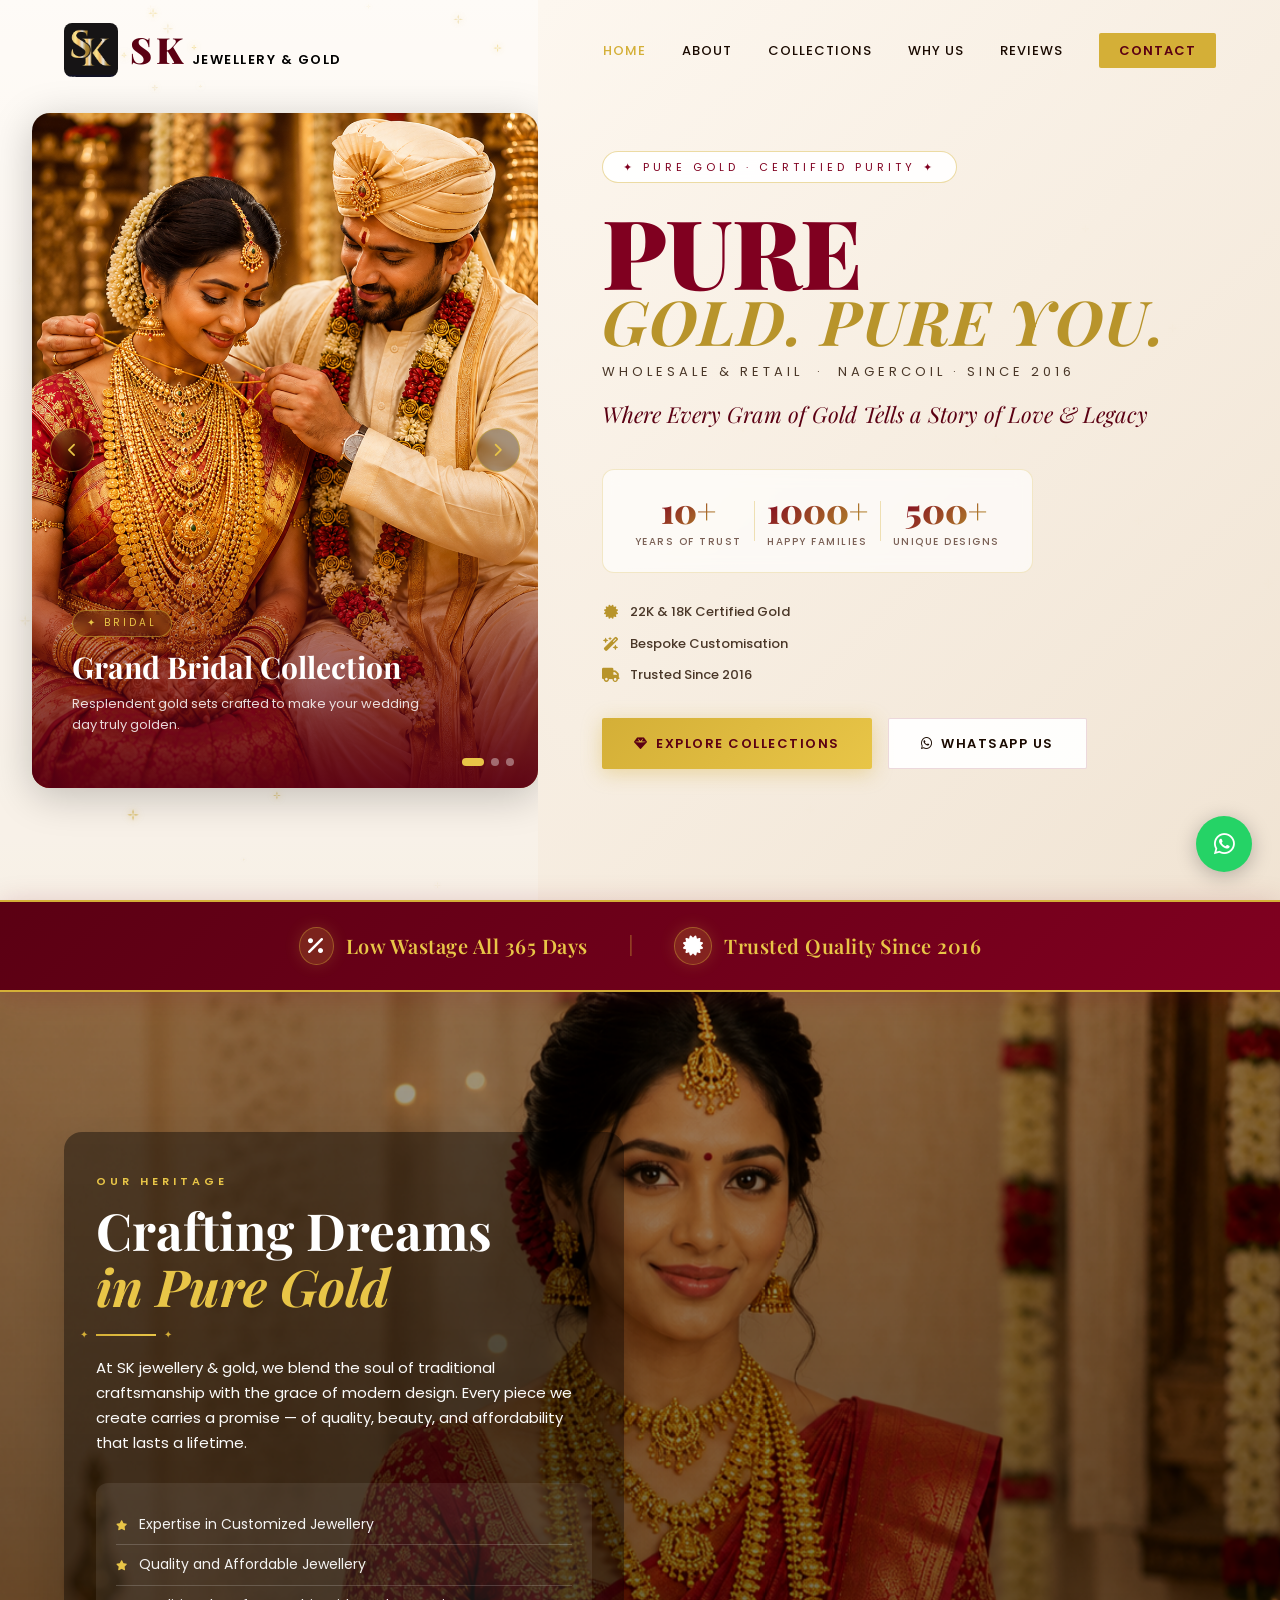
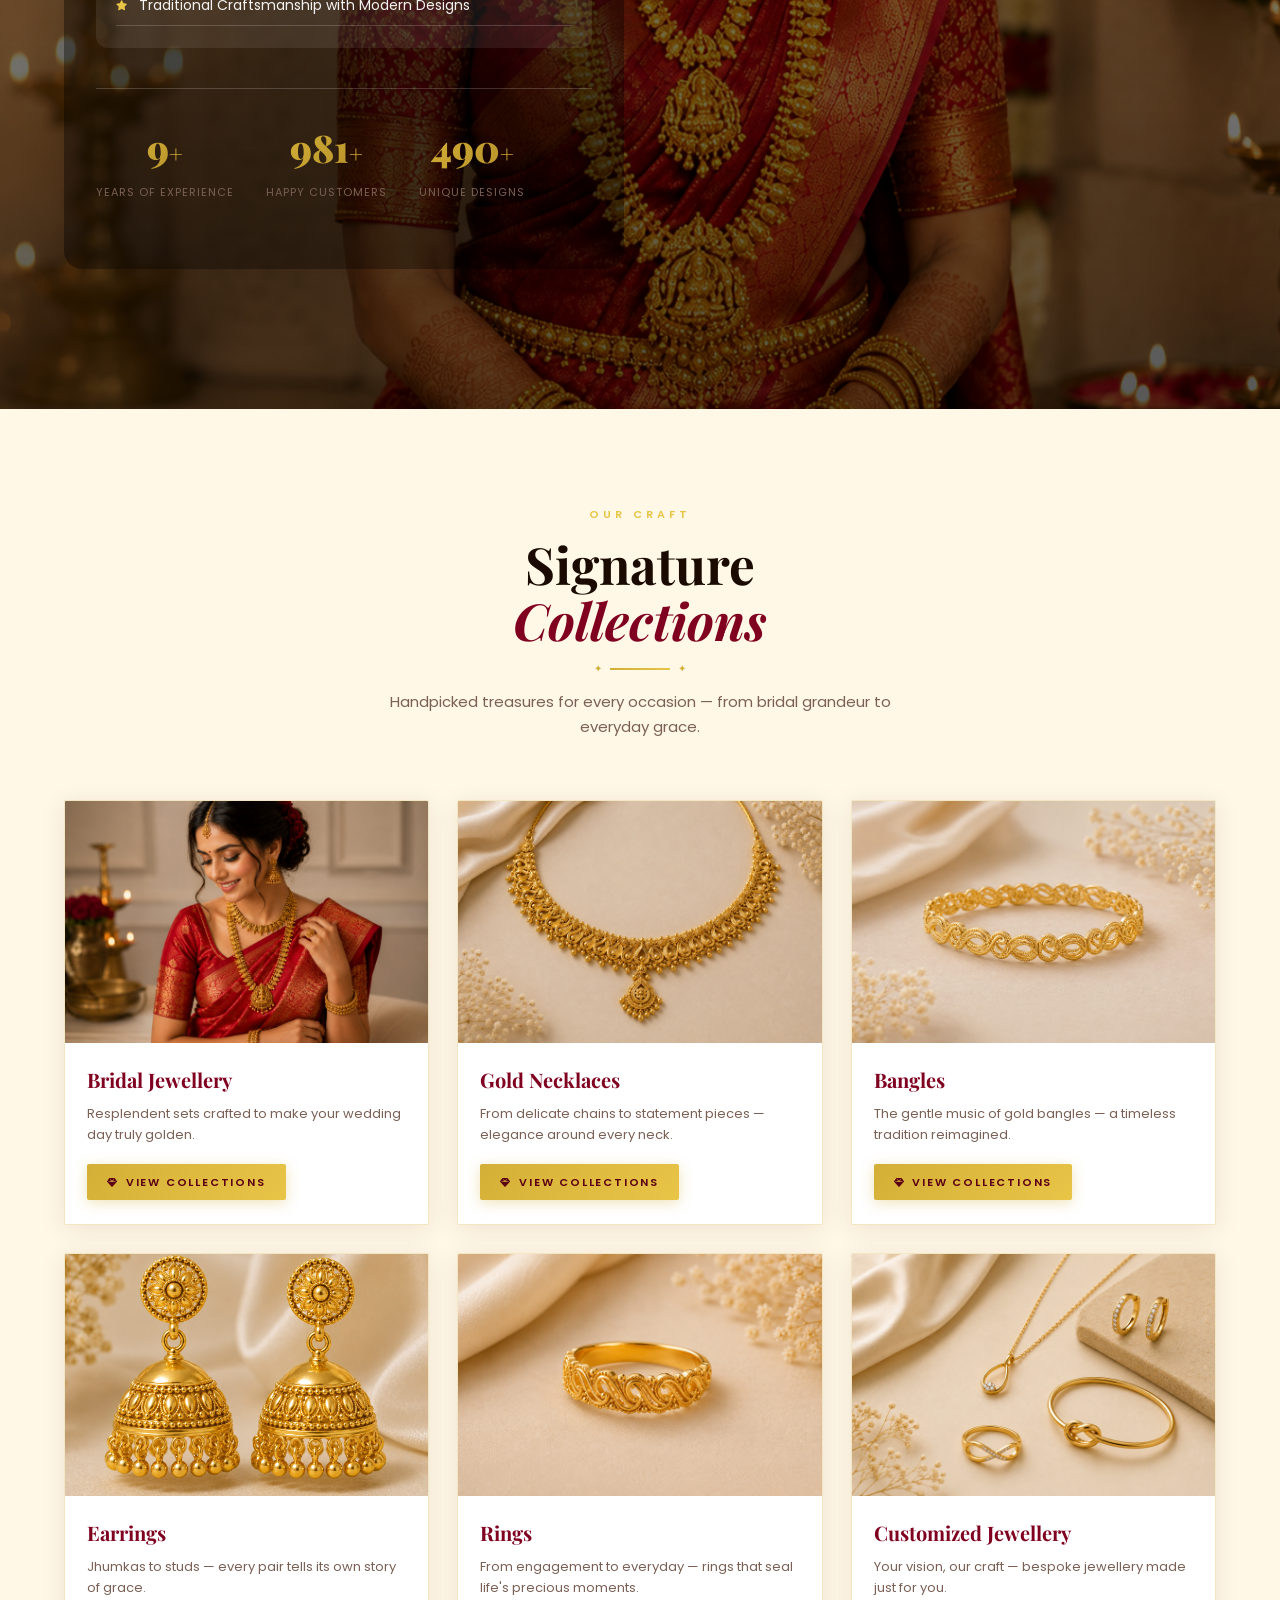
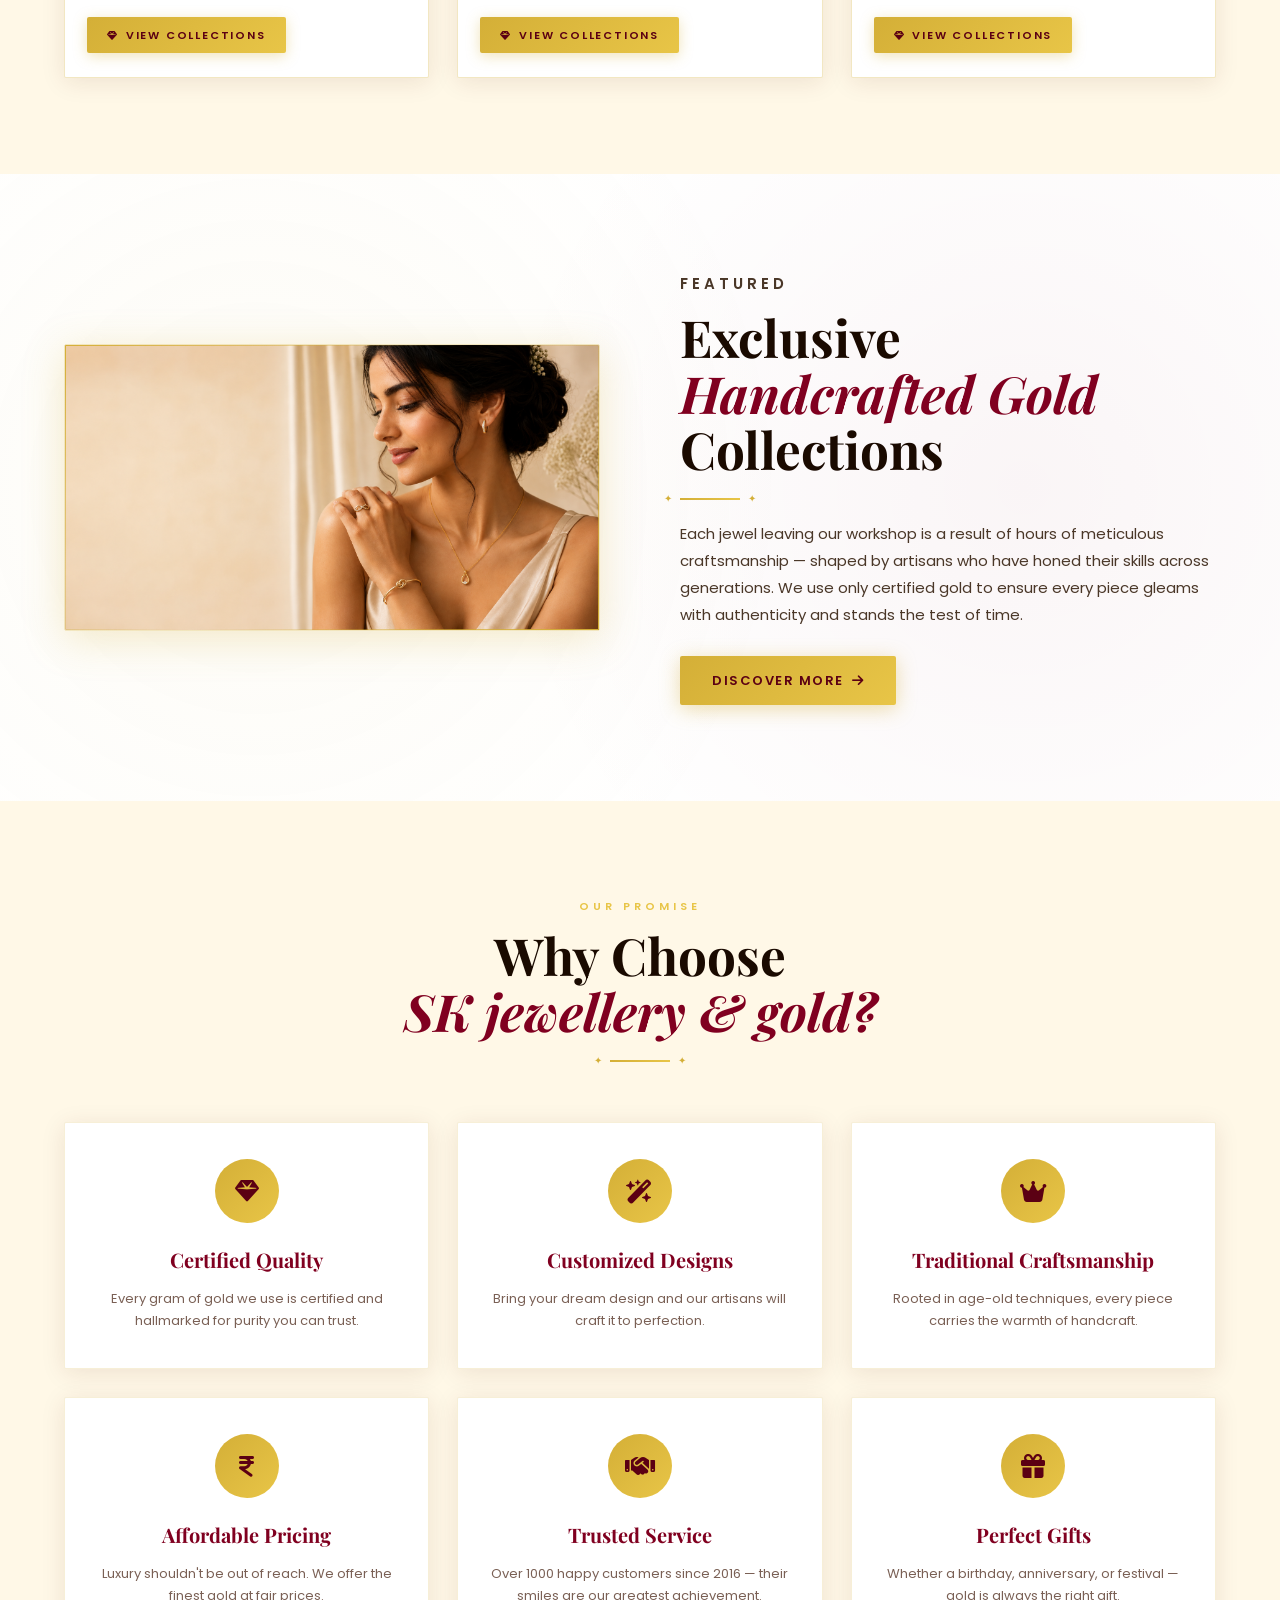
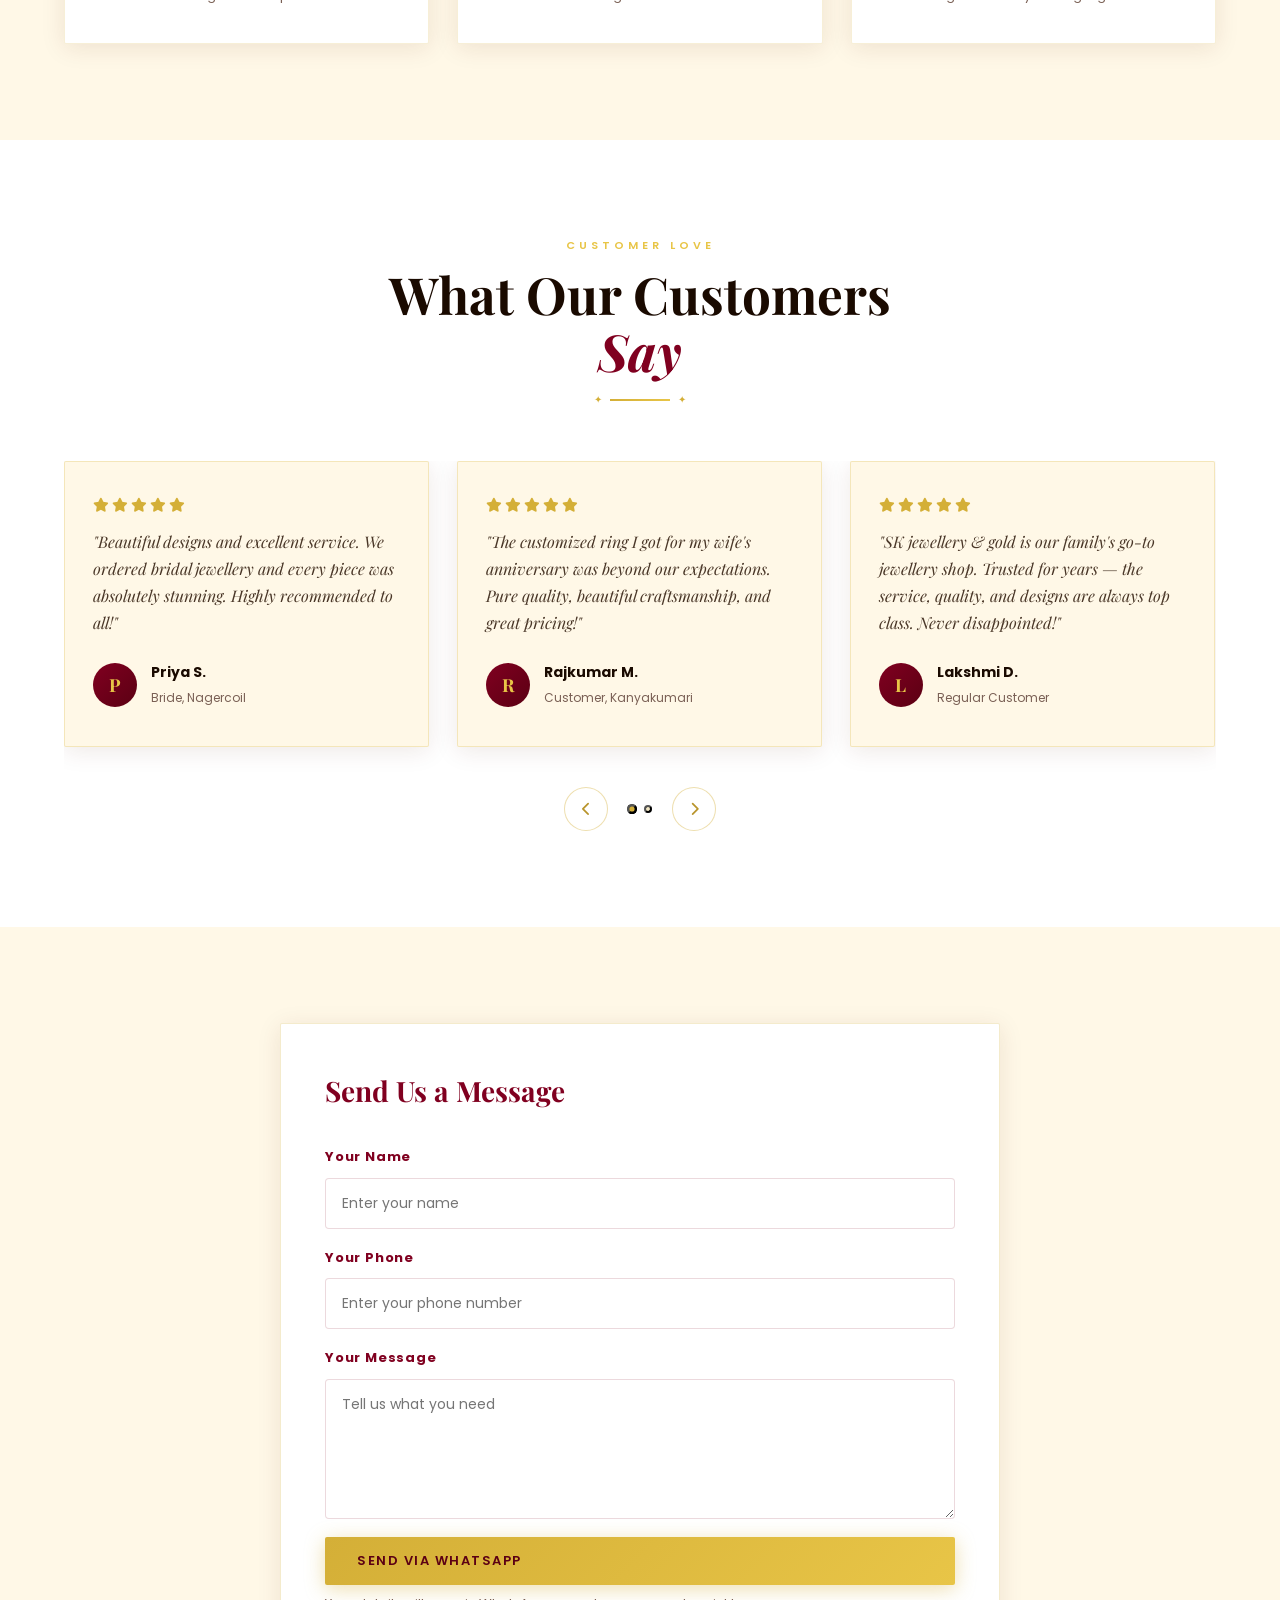
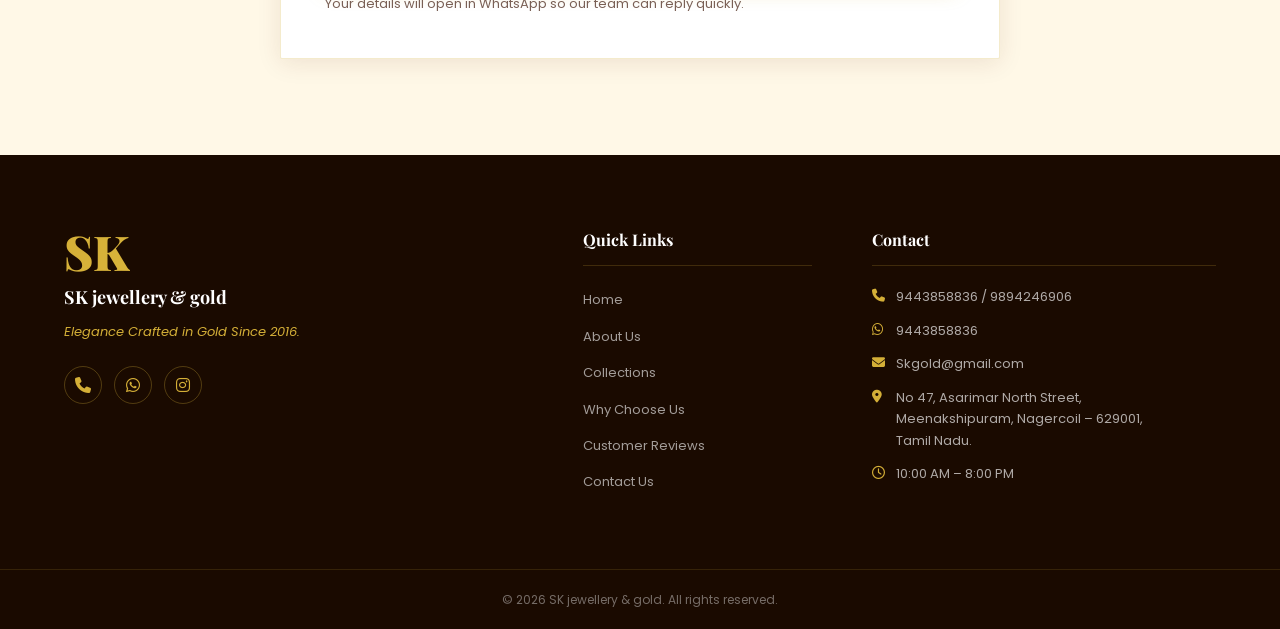
==== commit 599fec08: "Updated the logo" ====
--- a/index.html
+++ b/index.html
@@ -18,7 +18,7 @@
     <div class="nav-container">
       <a href="#home" class="nav-brand">
         <img src="images/SK Gold Logo.jpg" alt="SK Jewellery logo" class="nav-logo" />
-        <span class="brand-text">SK jewellery & gold</span>
+        <span class="brand-text"><span class="brand-sk-text">SK</span> jewellery & gold</span>
       </a>
       <button class="nav-toggle" id="navToggle" aria-label="Toggle menu">
         <span></span><span></span><span></span>
--- a/style.css
+++ b/style.css
@@ -93,10 +93,10 @@
 }
 .nav-logo {
   display: block;
-  width: 38px;
-  height: 38px;
+  width: 54px;
+  height: 54px;
   object-fit: contain;
-  border-radius: 6px;
+  border-radius: 8px;
 }
 .brand-sk {
   display: none;
@@ -112,6 +112,14 @@
   font-size: 13px; font-weight: 600;
   letter-spacing: 1.5px; text-transform: uppercase;
   color: #000000;
+  transition: color var(--transition);
+}
+.brand-sk-text {
+  font-family: var(--font-display);
+  font-size: 36px;
+  font-weight: 900;
+  letter-spacing: 4px;
+  color: var(--maroon-dark);
   transition: color var(--transition);
 }
 #navbar.scrolled .brand-text { color: #000000; }
@@ -383,6 +391,7 @@
   border-bottom: 1px solid rgba(212,175,55,0.2);
 }
 .navbar-dark-bg .brand-text { color: var(--gold-soft); }
+.navbar-dark-bg .brand-sk-text { color: var(--gold); }
 .navbar-dark-bg .nav-links a { color: rgba(255,255,255,0.88); }
 .navbar-dark-bg .nav-links a:hover { color: var(--gold-soft); }
 .navbar-dark-bg .nav-toggle span { background: var(--gold-soft); }
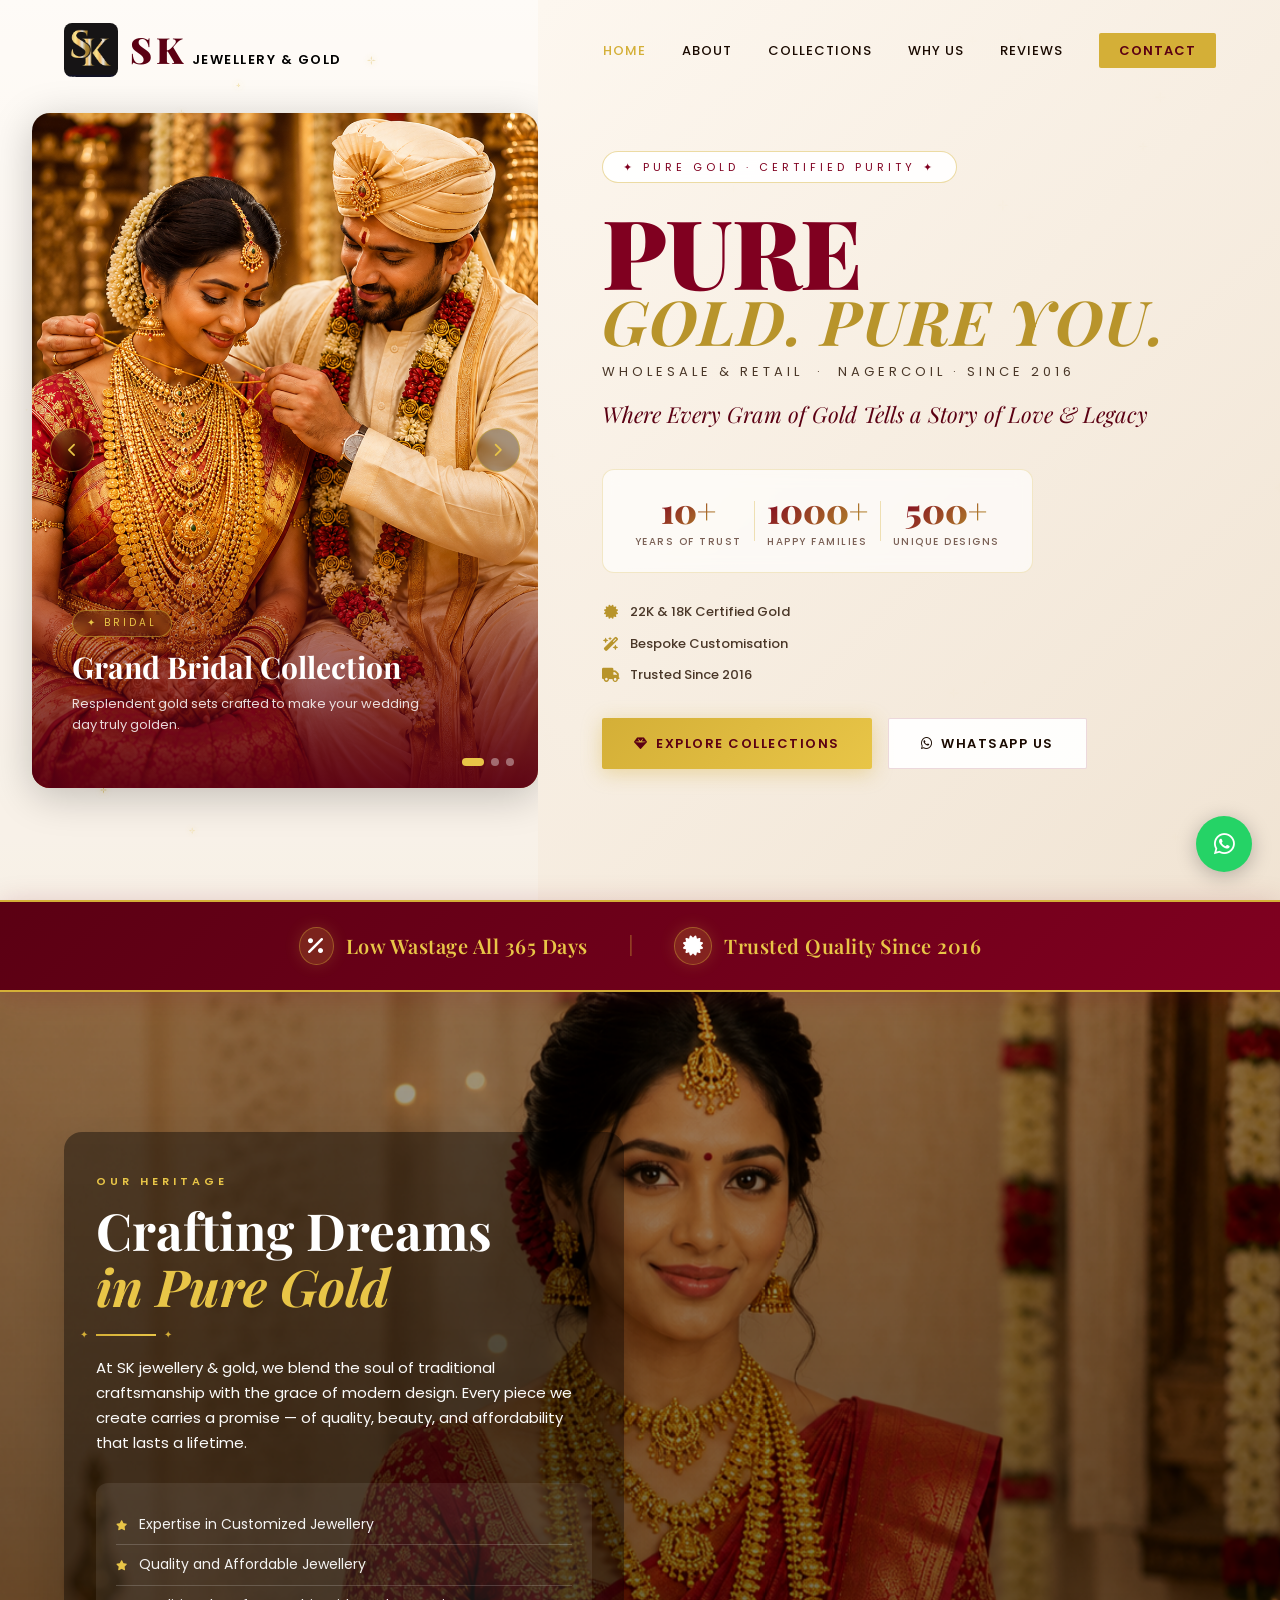
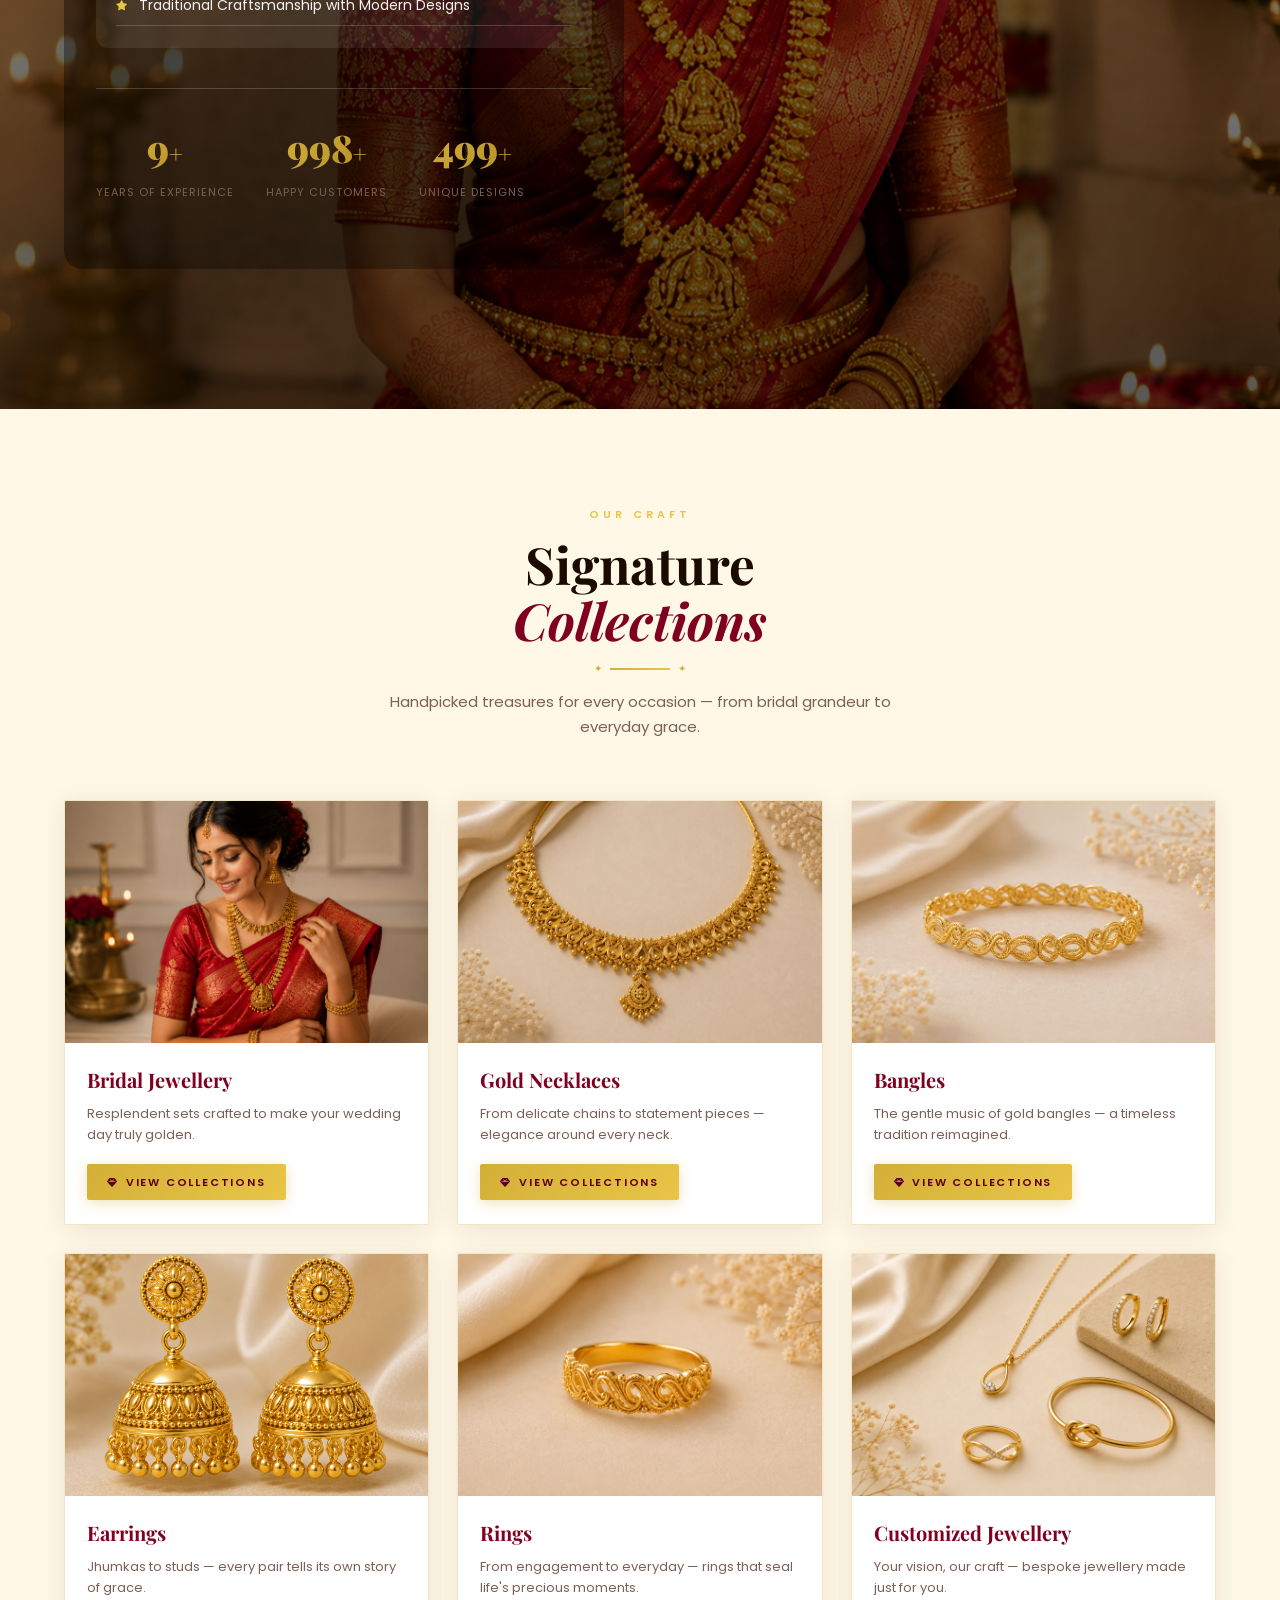
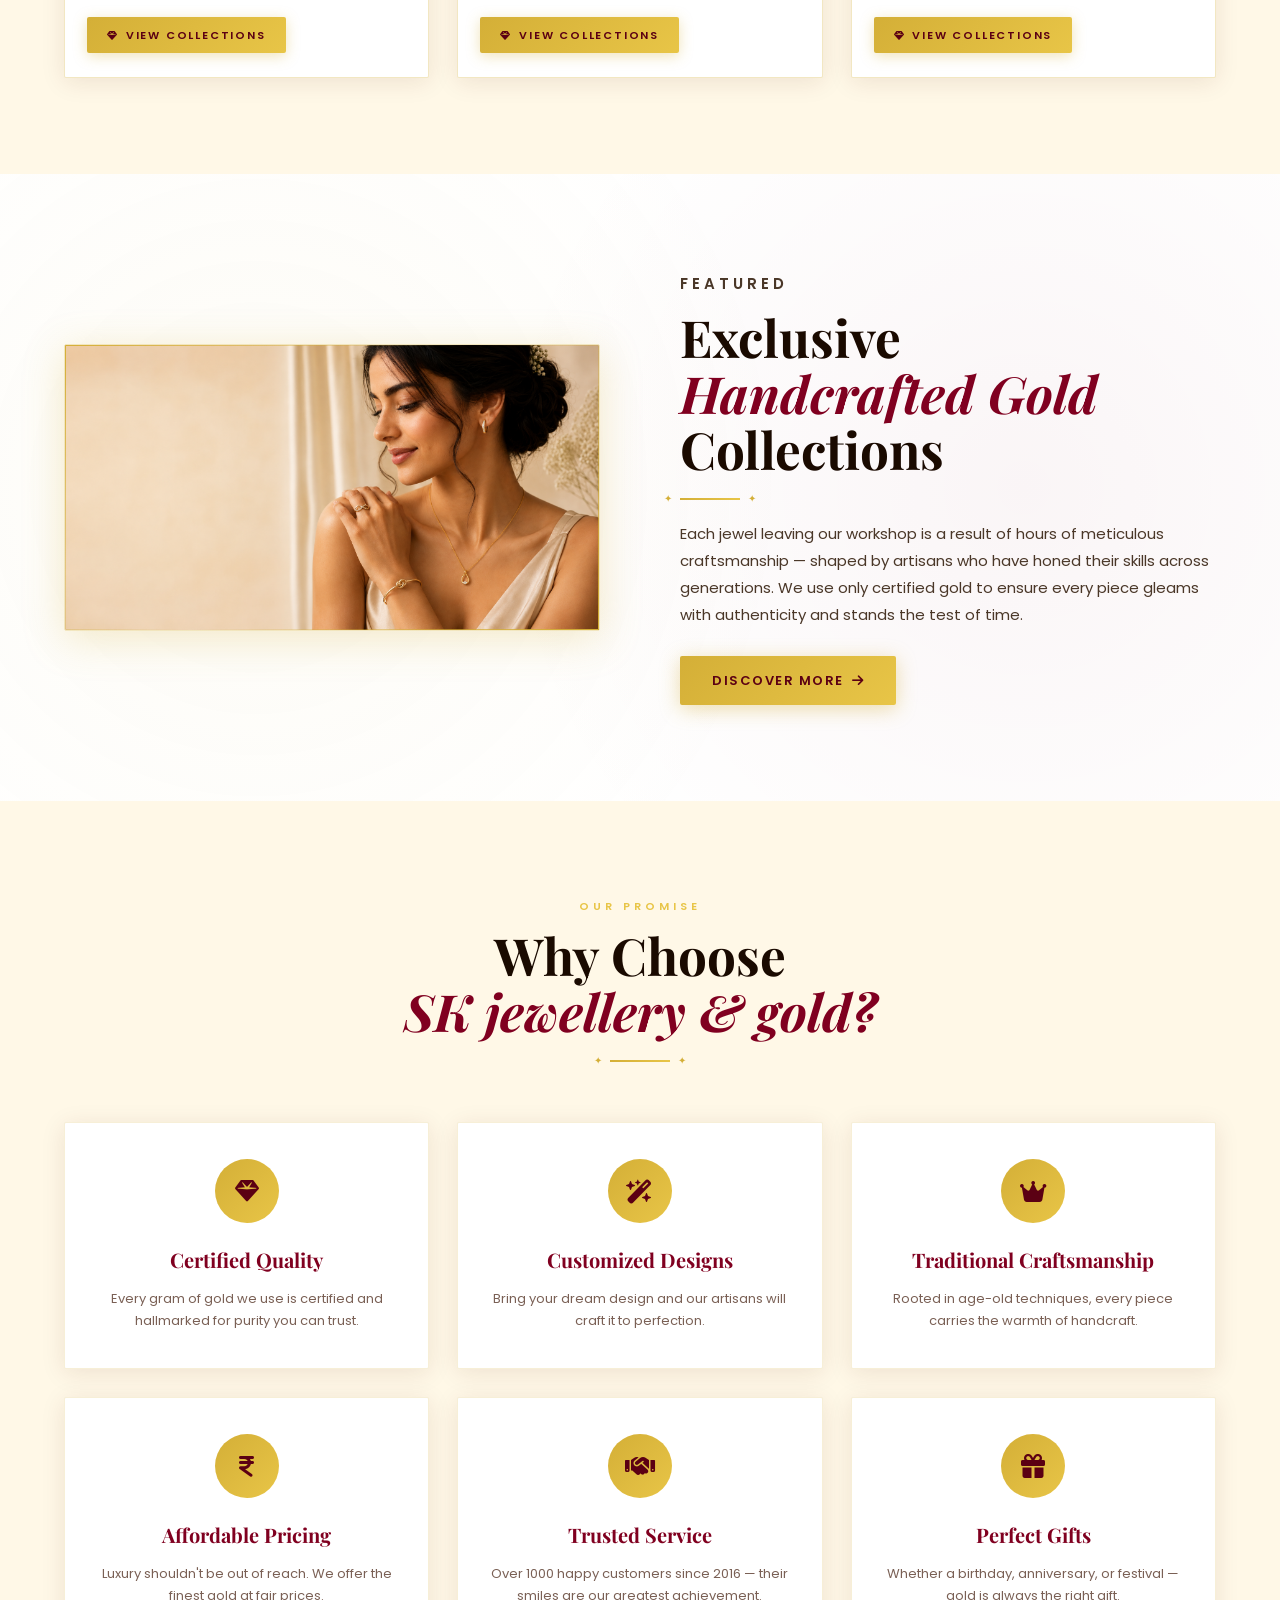
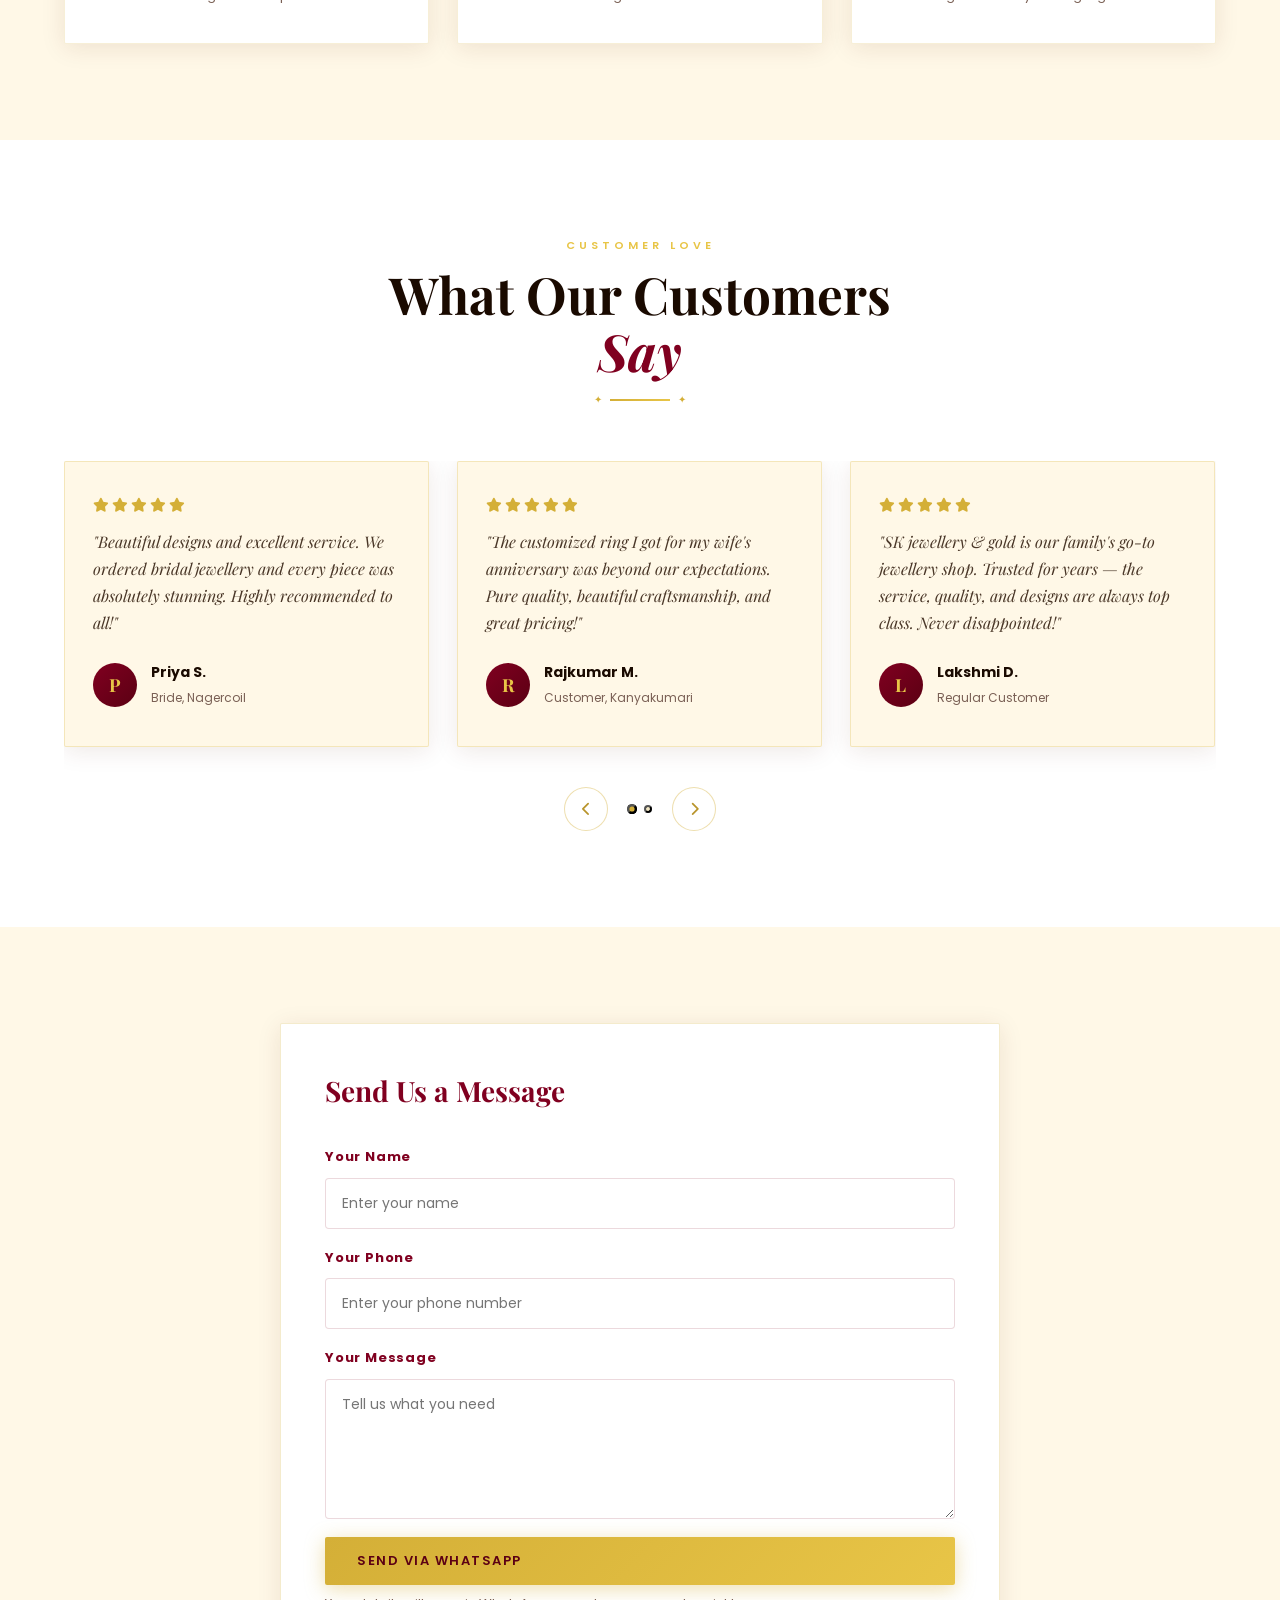
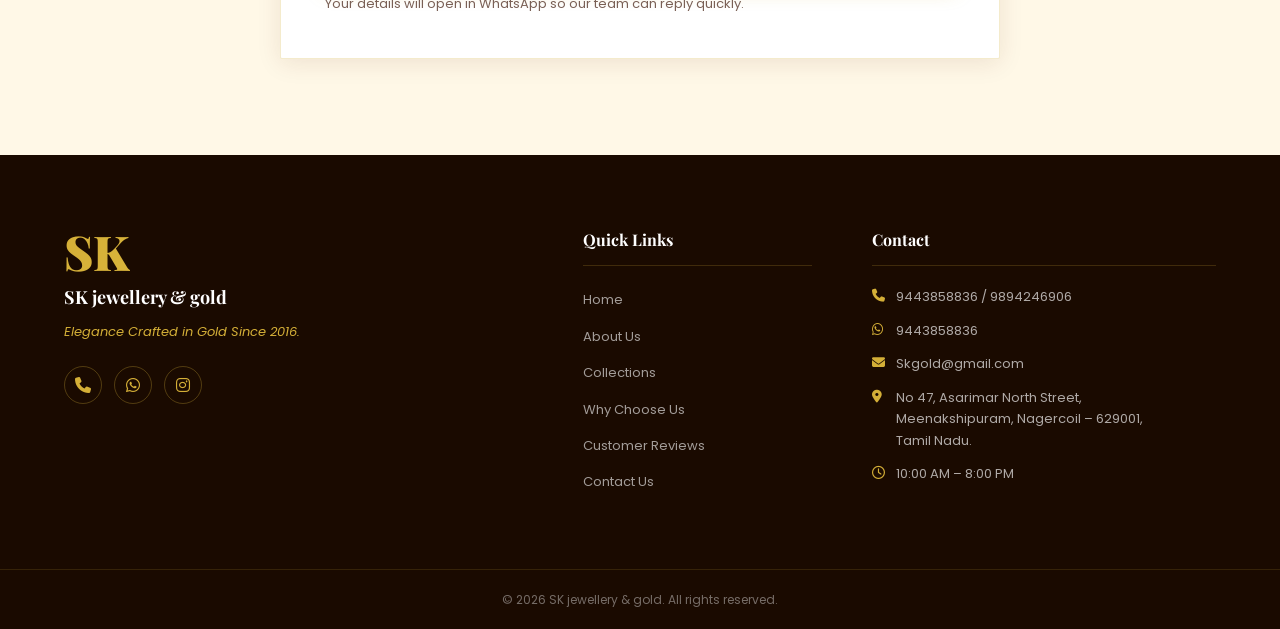
==== commit 65dadb43: "Added favicon.ico" ====
--- a/index.html
+++ b/index.html
@@ -4,7 +4,7 @@
   <meta charset="UTF-8" />
   <meta name="viewport" content="width=device-width, initial-scale=1.0" />
   <title>SK jewellery & gold – Timeless Elegance Since 2016</title>
-  <link rel="icon" type="image/jpeg" href="images/SK Gold Logo.jpg" />
+ <link rel="icon" href="/favicon.ico" type="image/x-icon">
   <link rel="stylesheet" href="style.css" />
   <link rel="preconnect" href="https://fonts.googleapis.com" />
   <link rel="preconnect" href="https://fonts.gstatic.com" crossorigin />
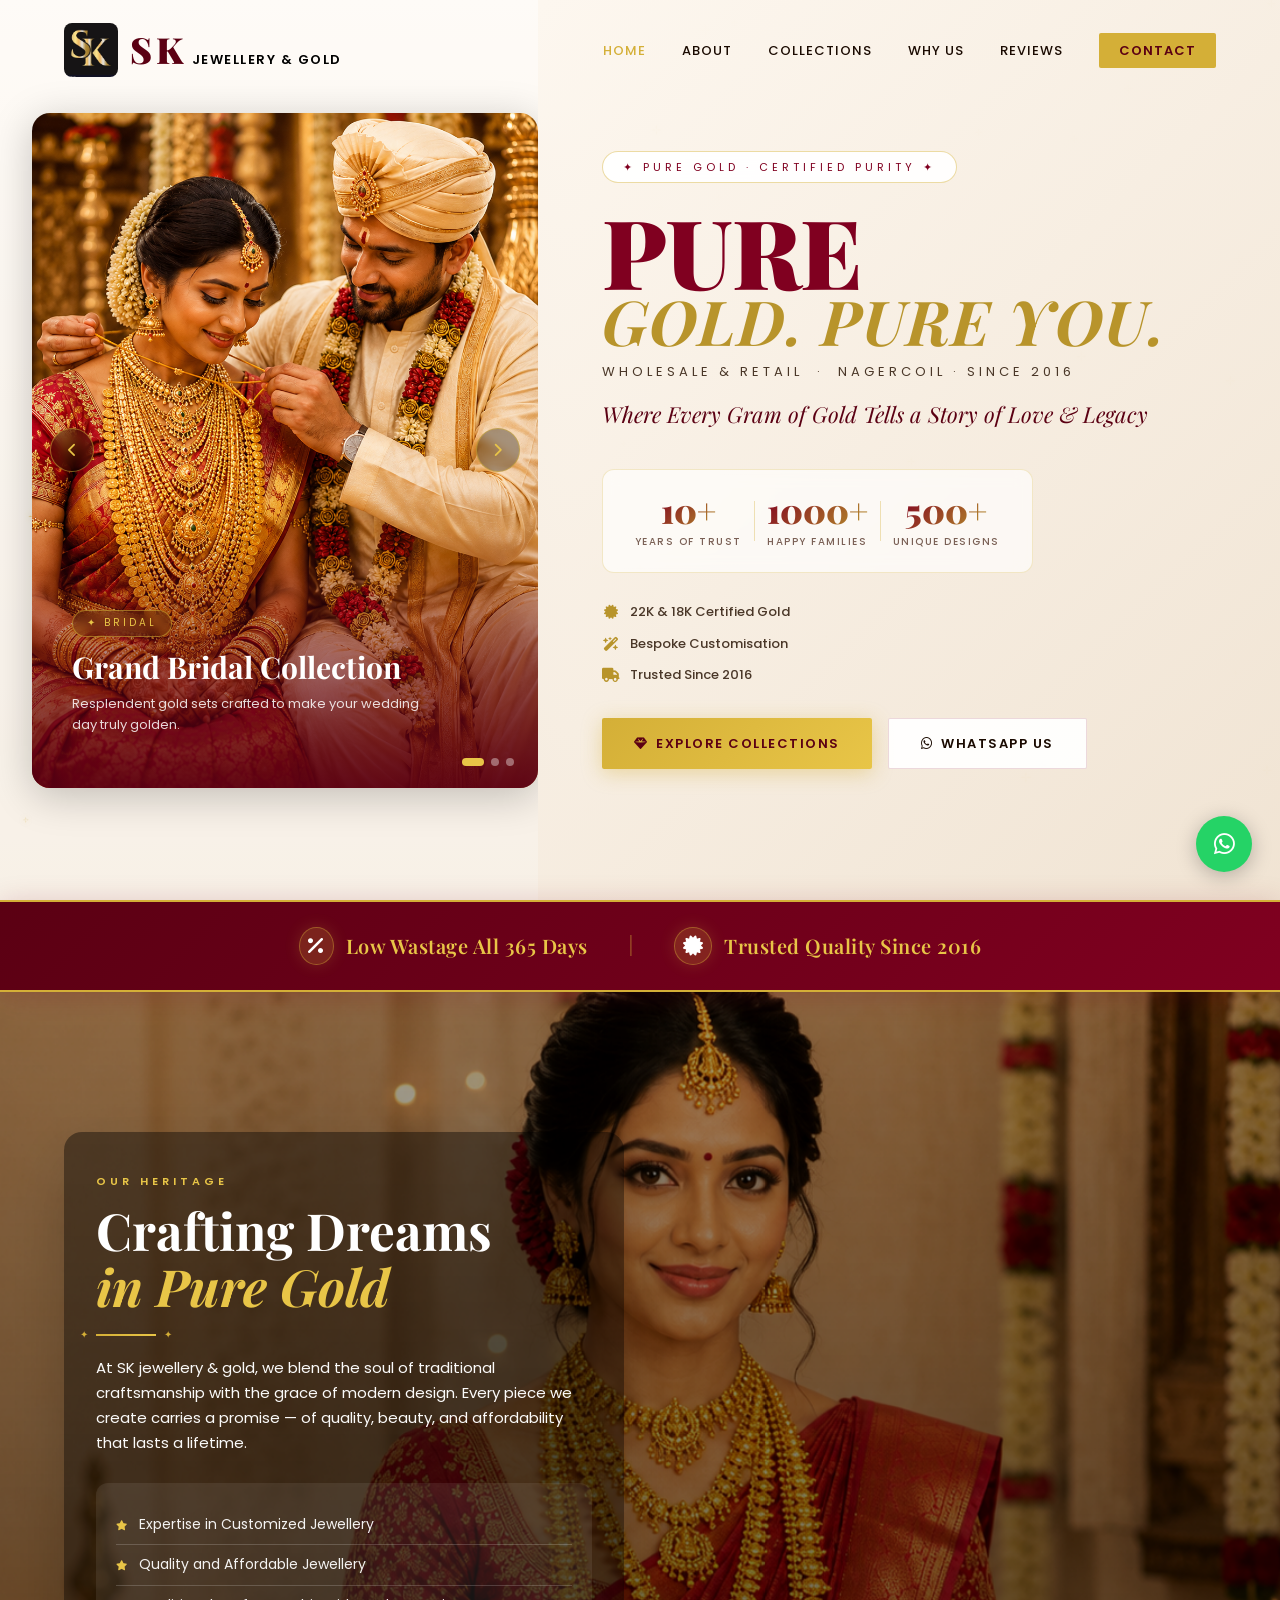
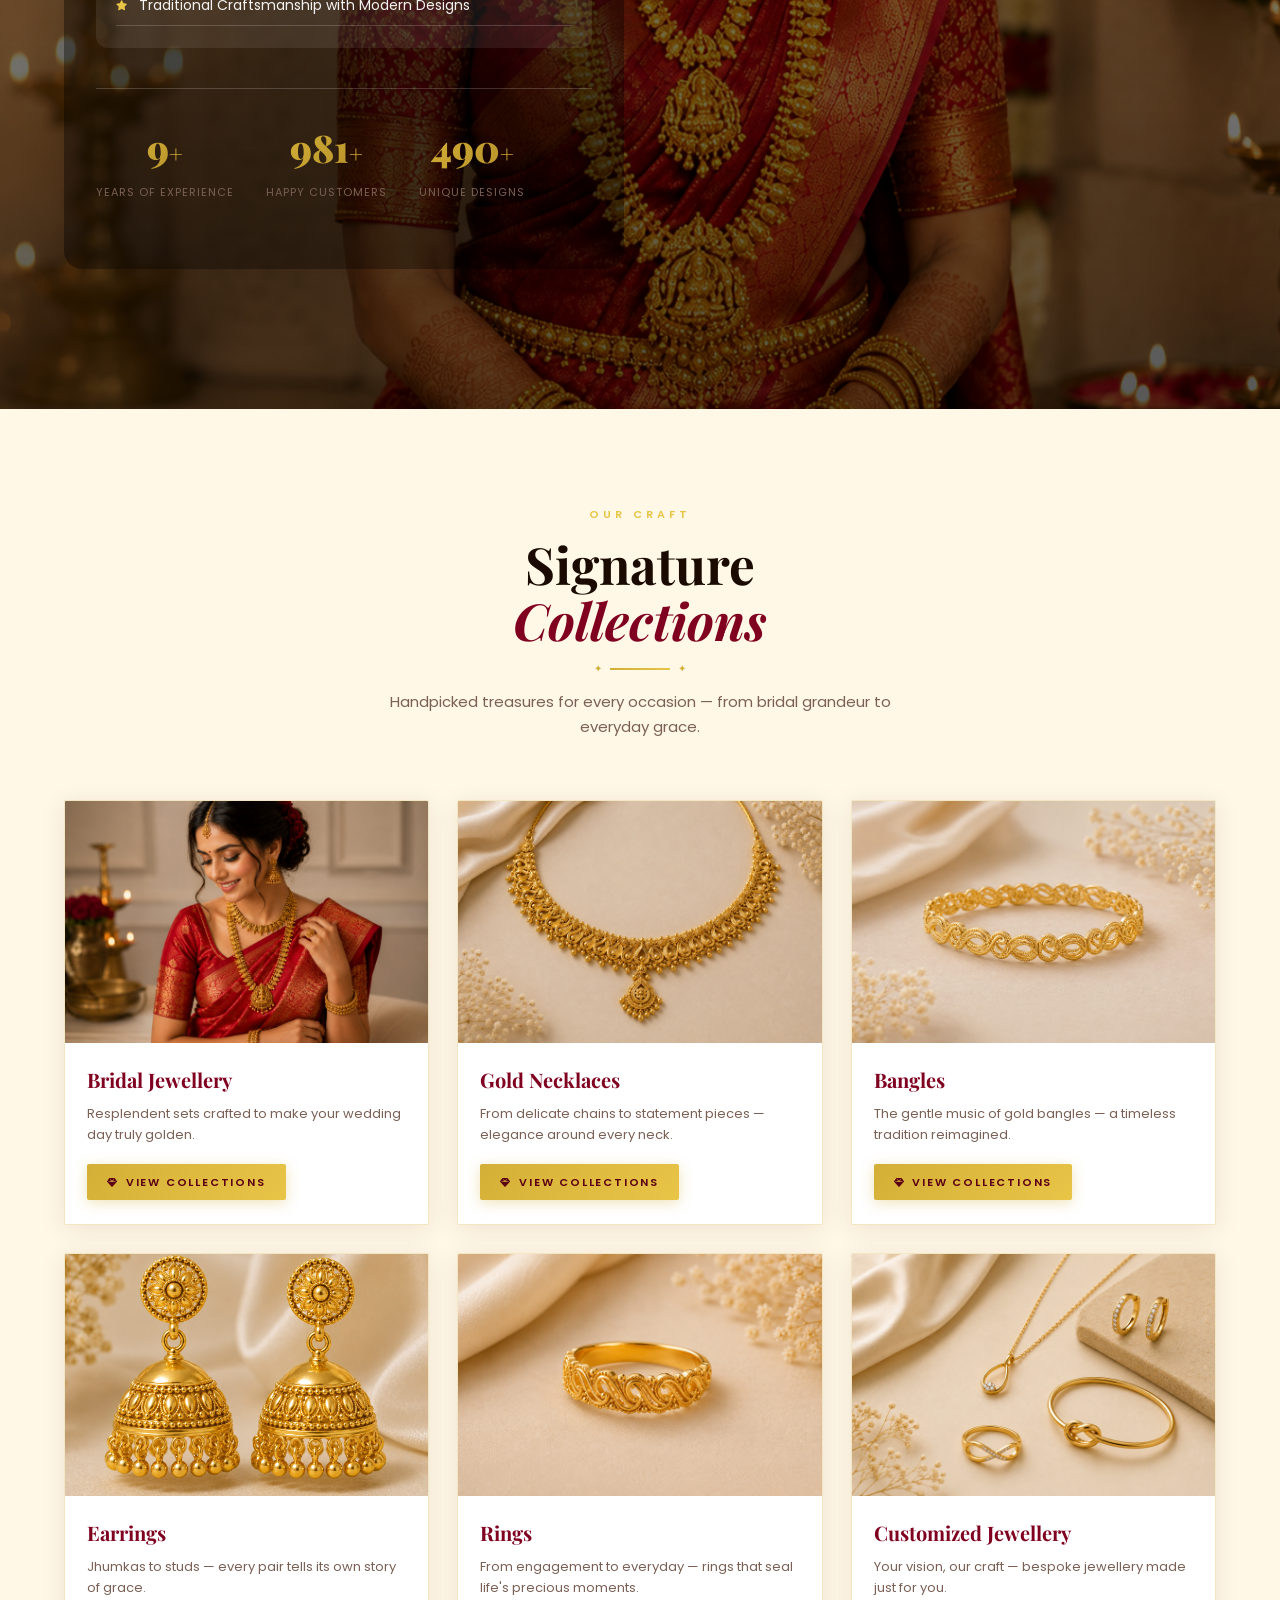
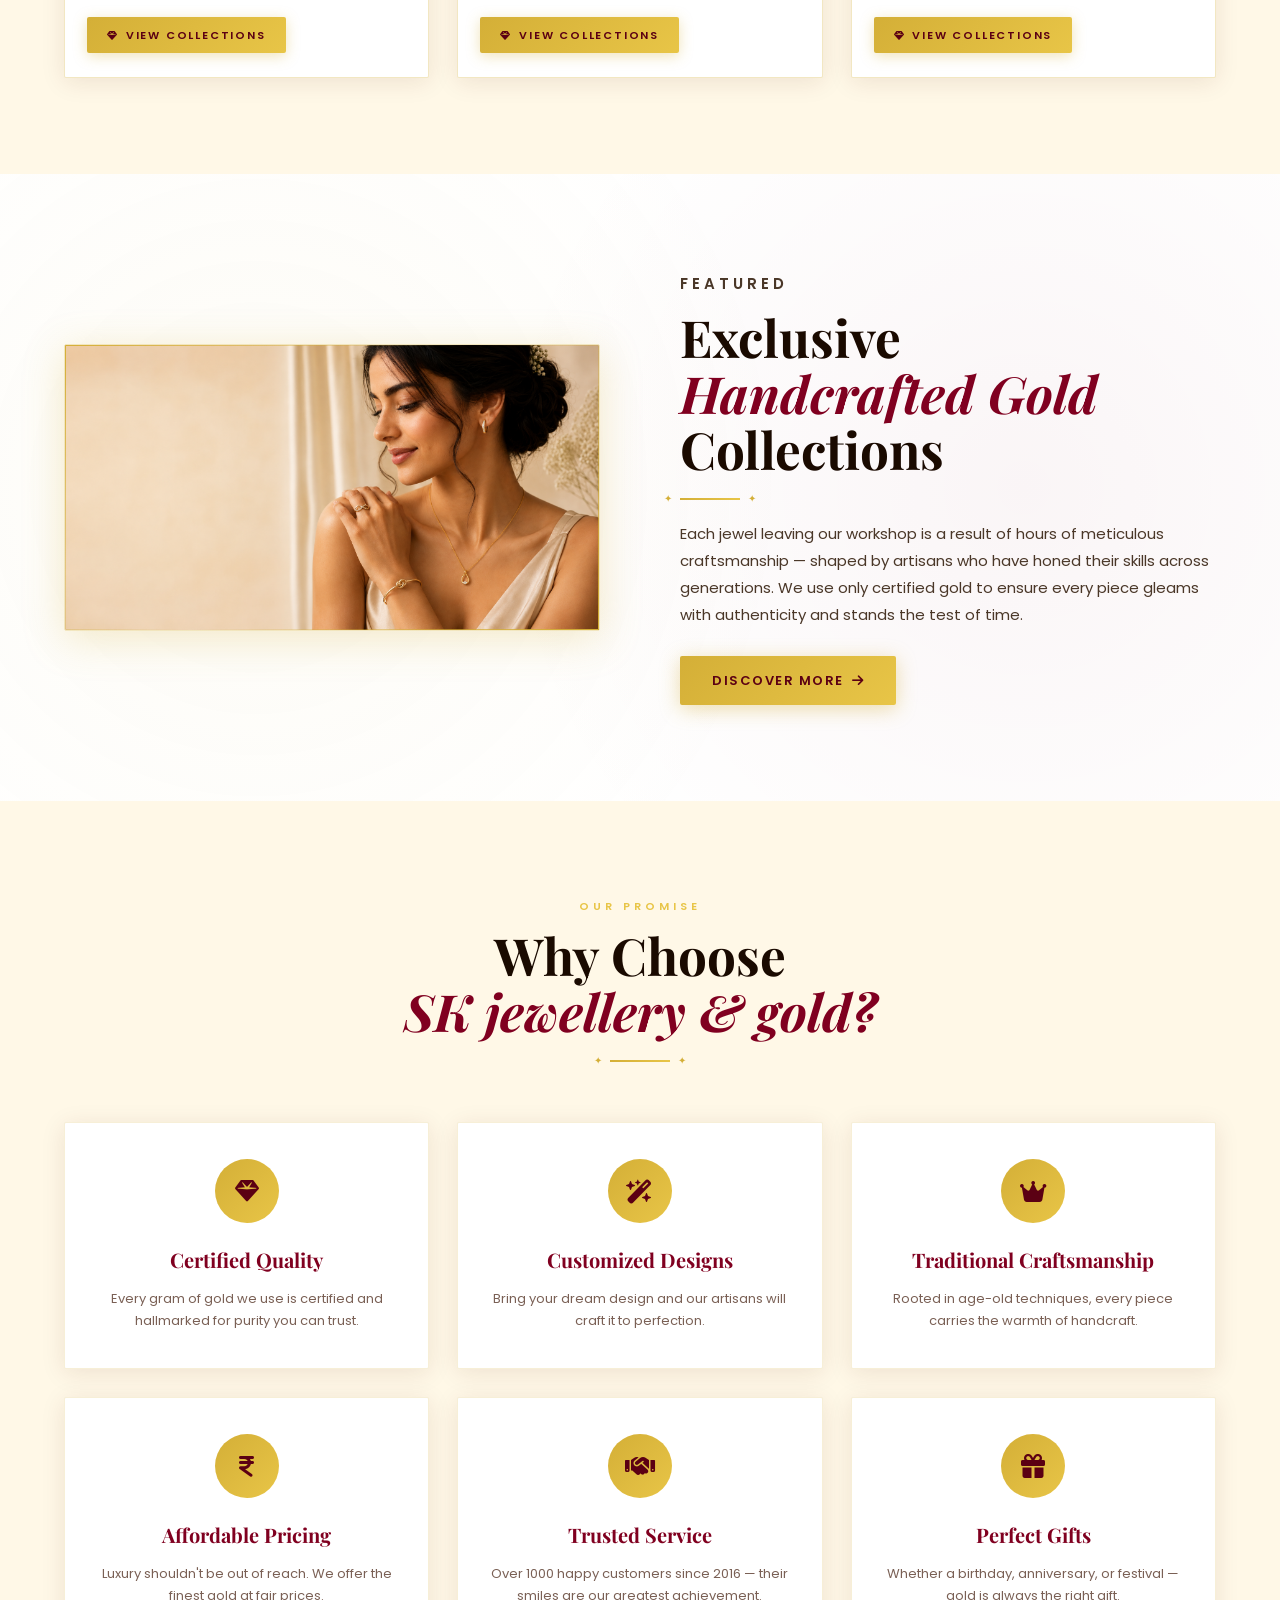
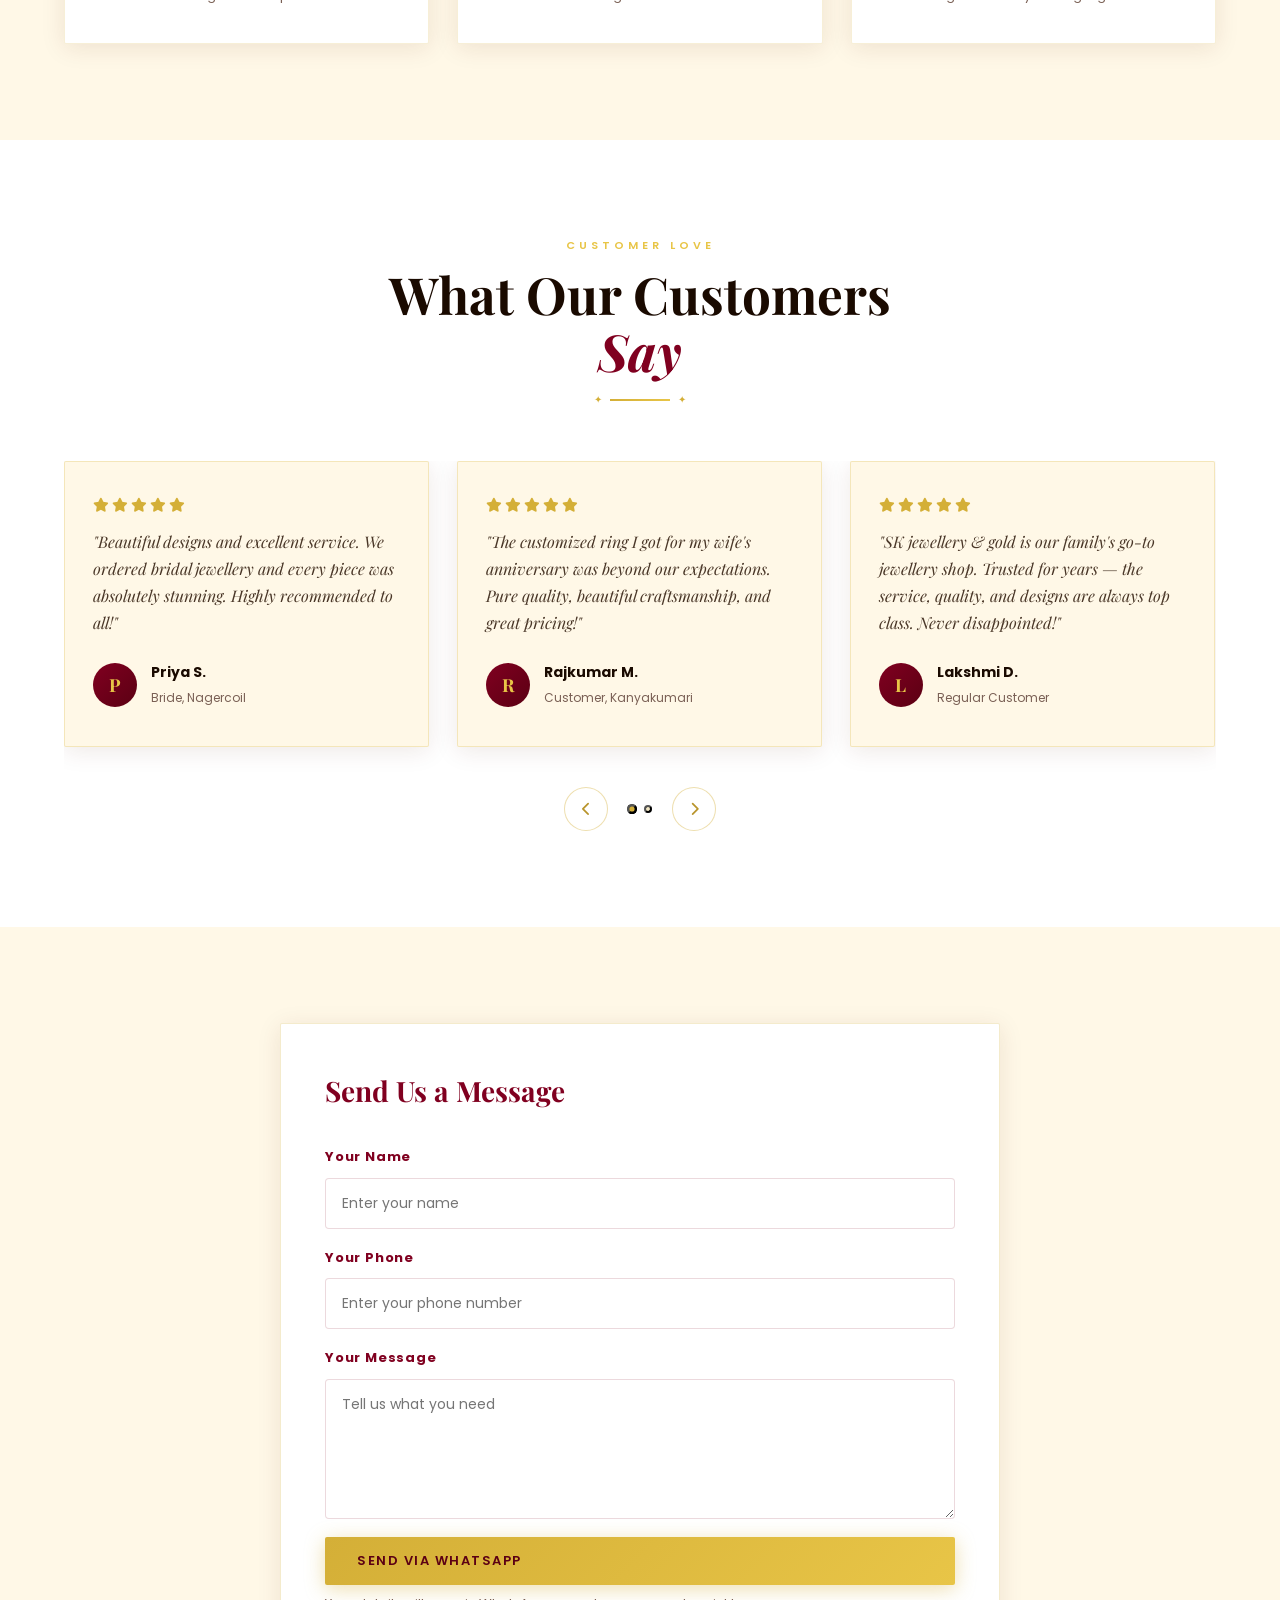
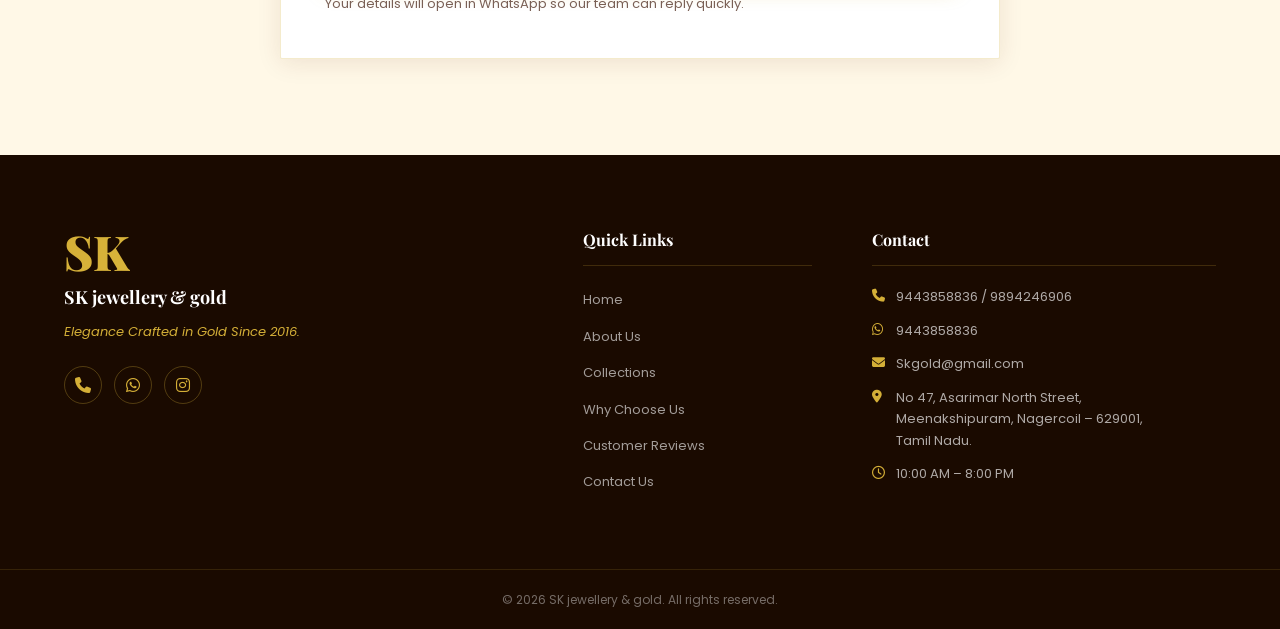
==== commit c2c8ada4: "Updated sitemap and favicon" ====
--- a/index.html
+++ b/index.html
@@ -4,7 +4,7 @@
   <meta charset="UTF-8" />
   <meta name="viewport" content="width=device-width, initial-scale=1.0" />
   <title>SK jewellery & gold – Timeless Elegance Since 2016</title>
- <link rel="icon" href="/favicon.ico" type="image/x-icon">
+ <link rel="icon" href="/Favicon.png" type="image/x-icon">
   <link rel="stylesheet" href="style.css" />
   <link rel="preconnect" href="https://fonts.googleapis.com" />
   <link rel="preconnect" href="https://fonts.gstatic.com" crossorigin />
@@ -17,7 +17,7 @@
   <nav id="navbar">
     <div class="nav-container">
       <a href="#home" class="nav-brand">
-        <img src="images/SK Gold Logo.jpg" alt="SK Jewellery logo" class="nav-logo" />
+        <img src="images/SK Gold Logo.png" alt="SK Jewellery logo" class="nav-logo" />
         <span class="brand-text"><span class="brand-sk-text">SK</span> jewellery & gold</span>
       </a>
       <button class="nav-toggle" id="navToggle" aria-label="Toggle menu">
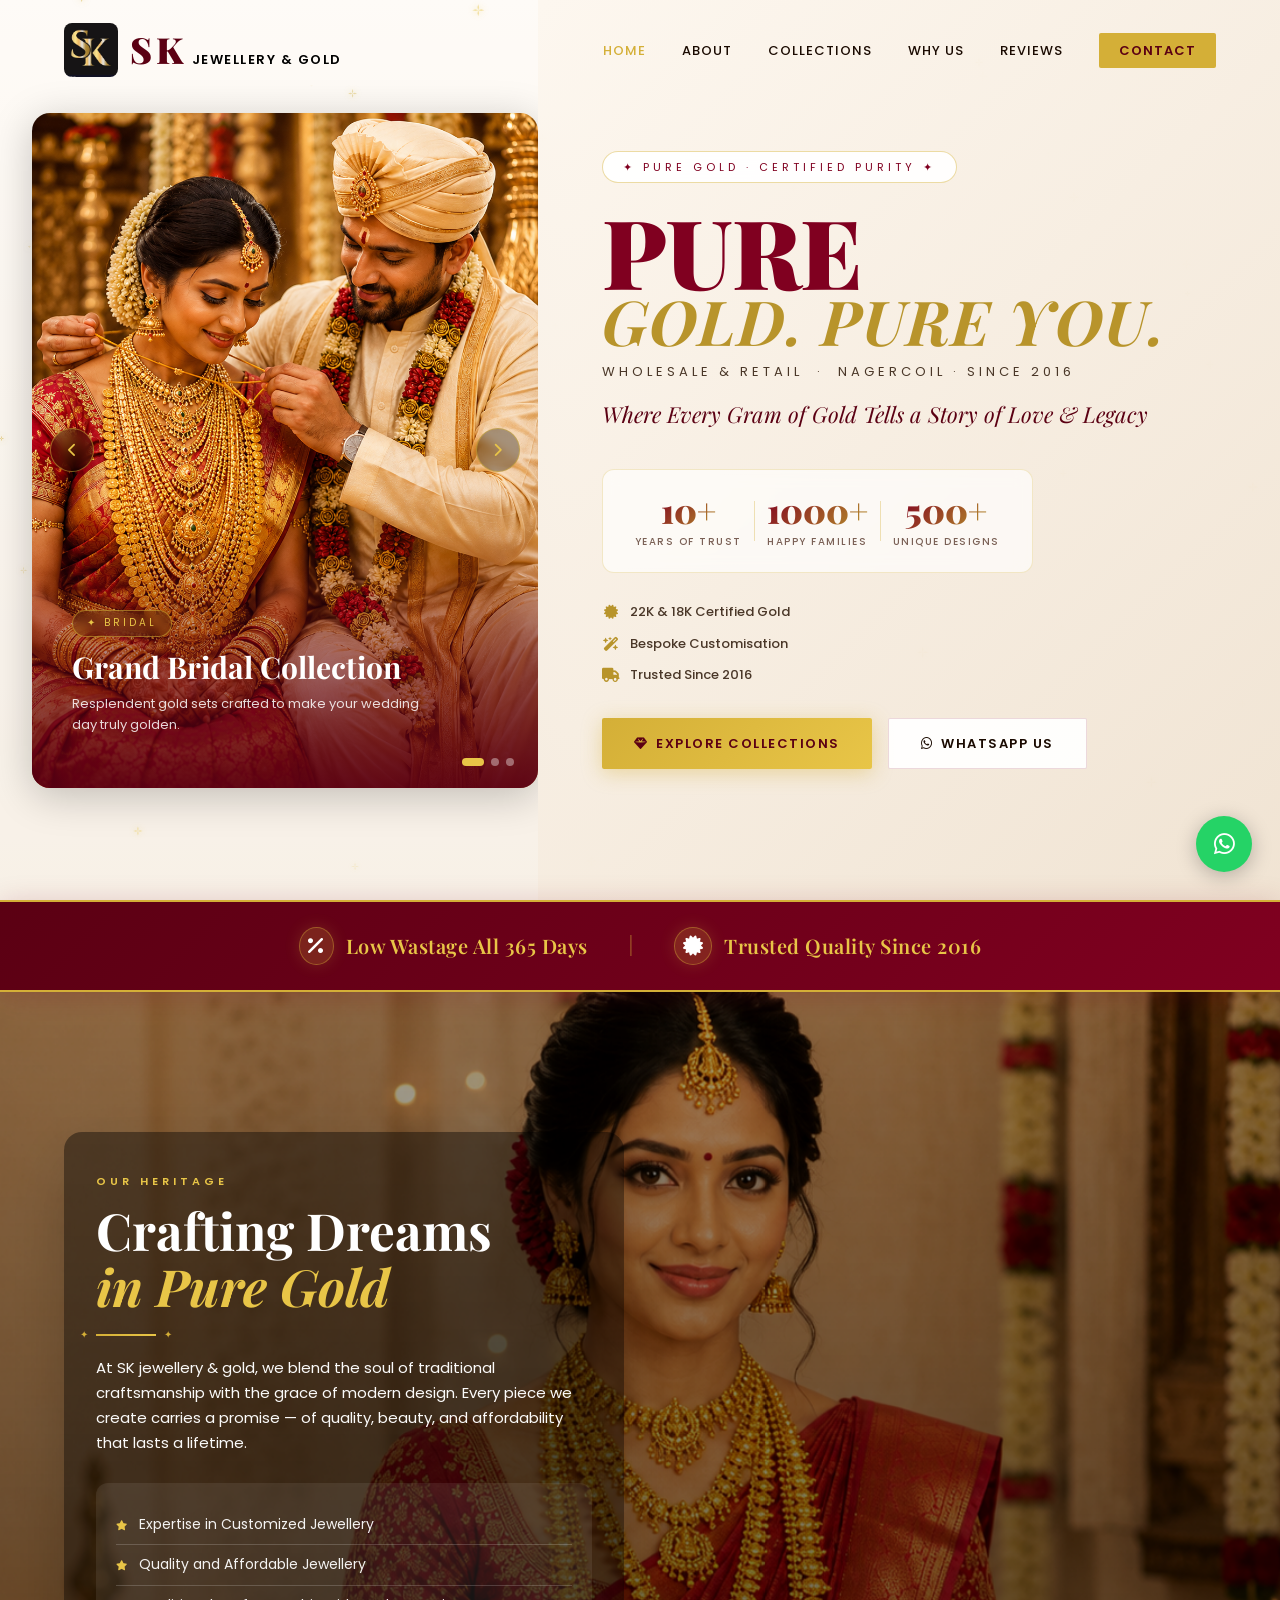
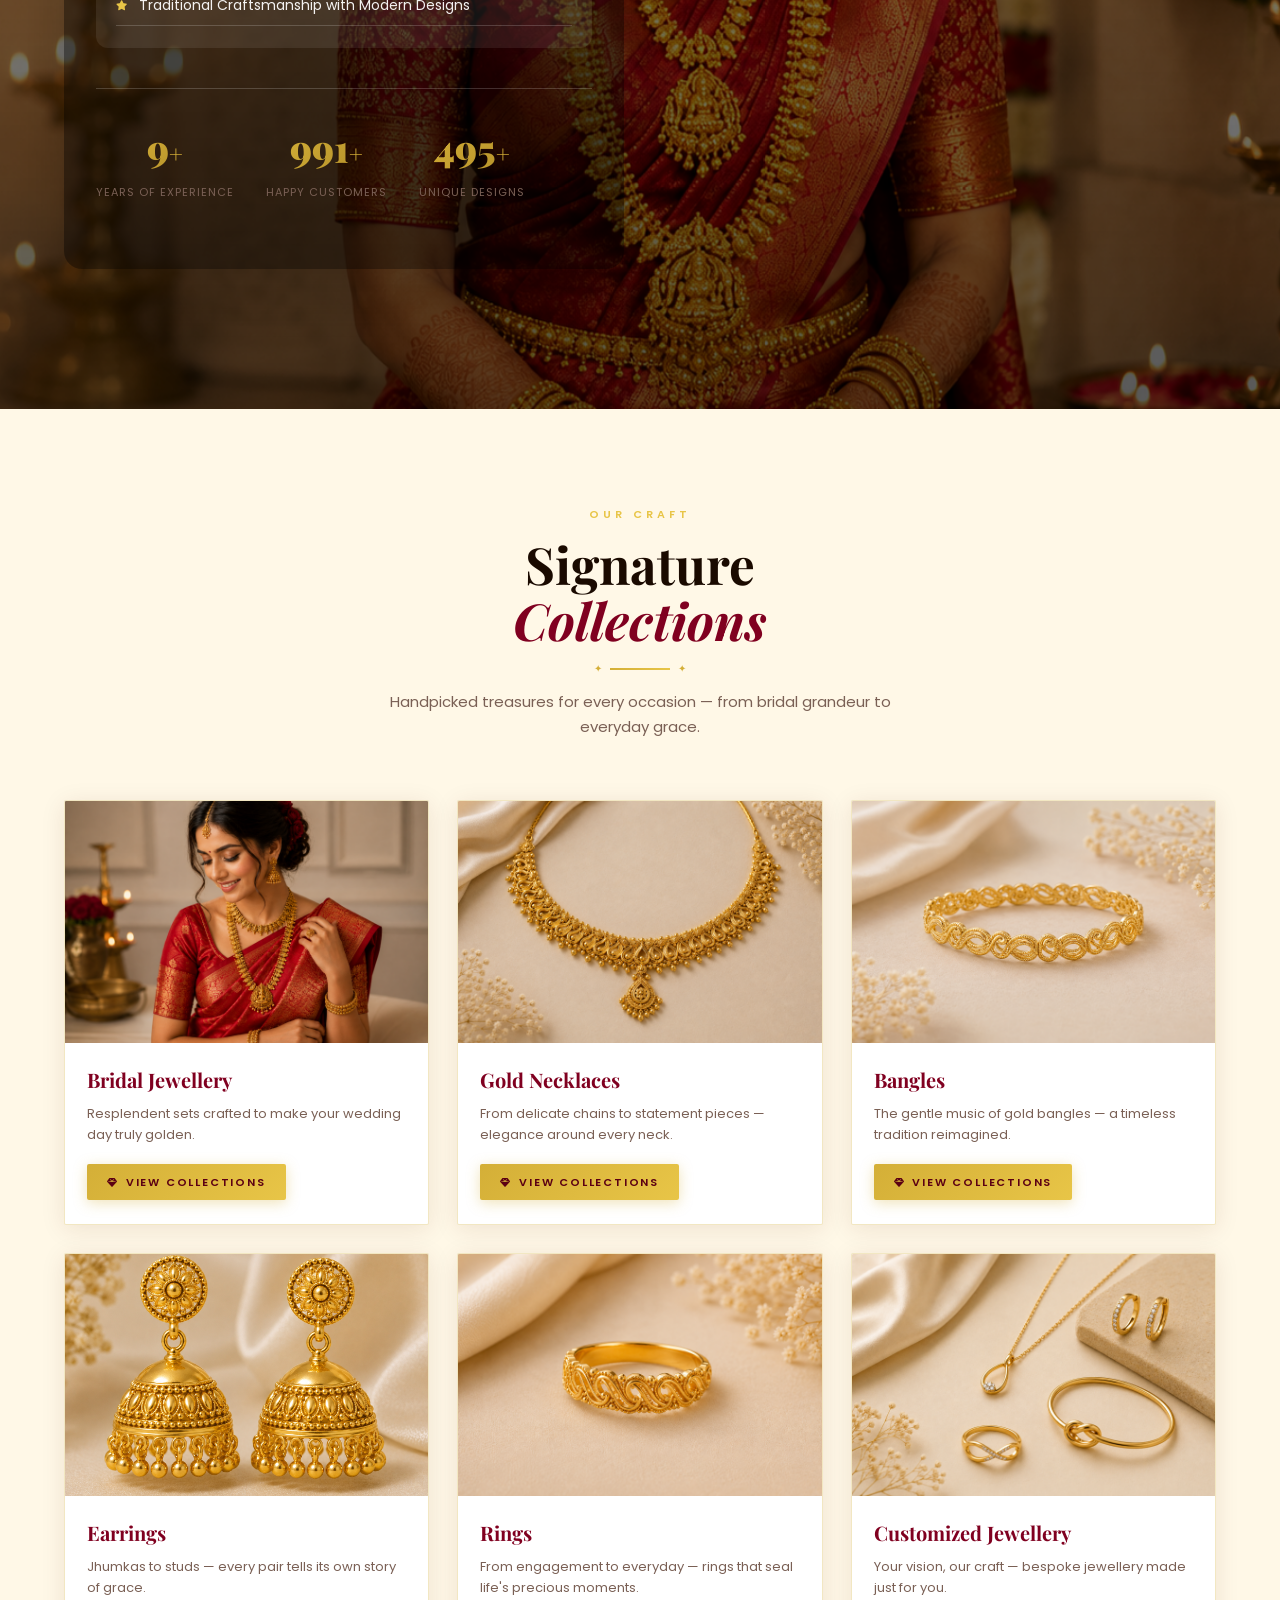
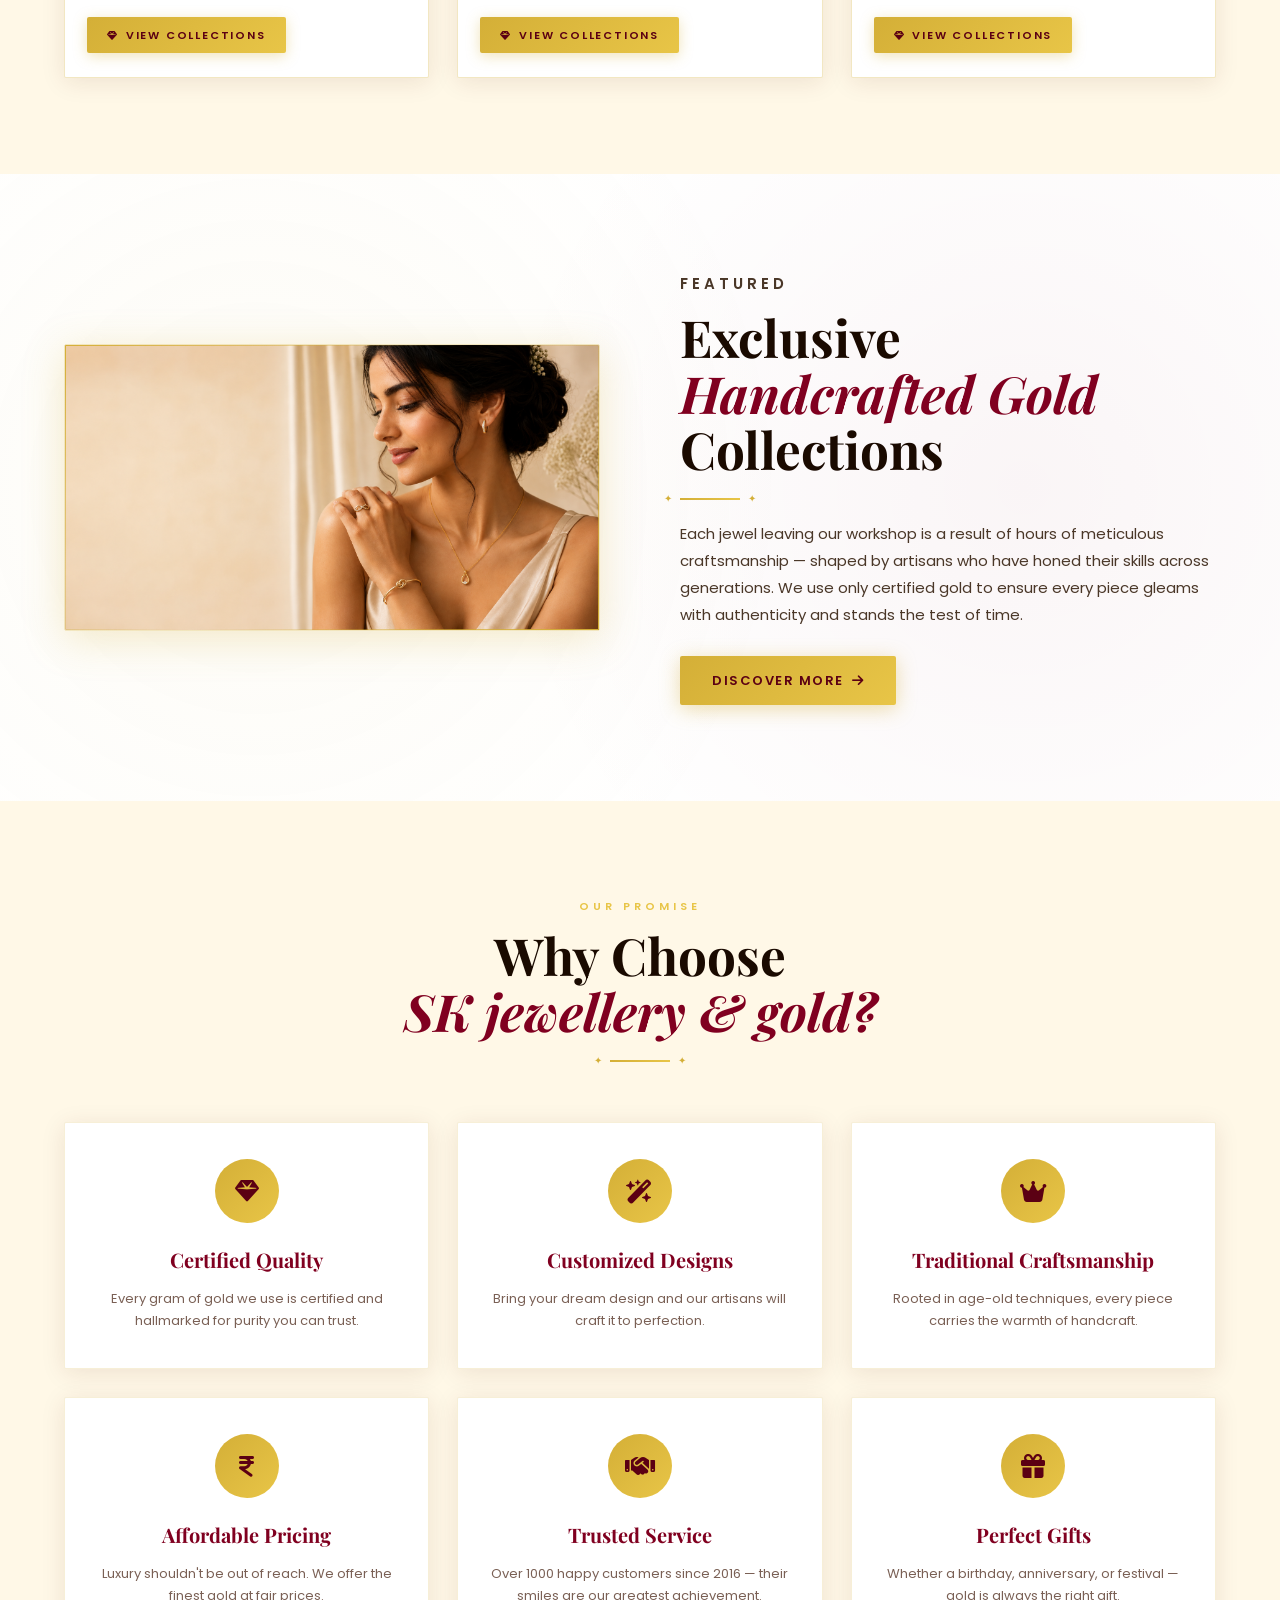
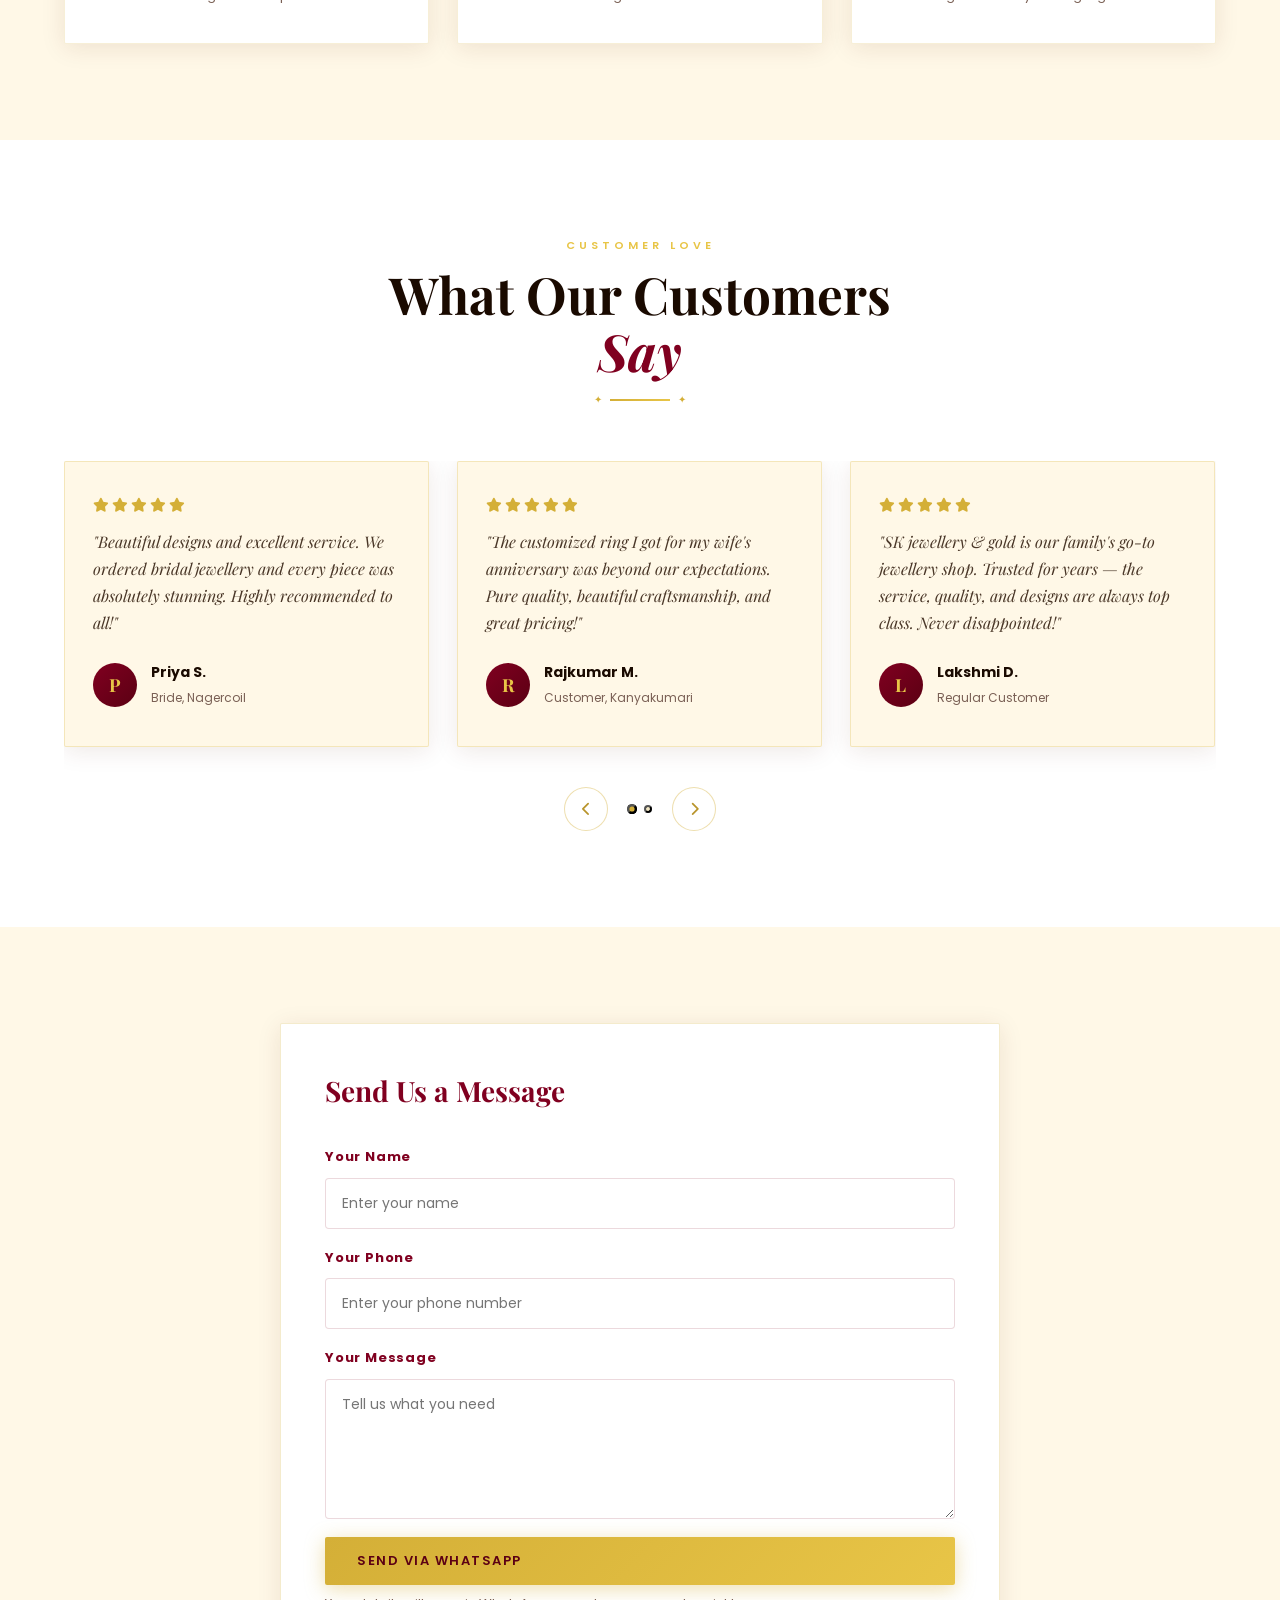
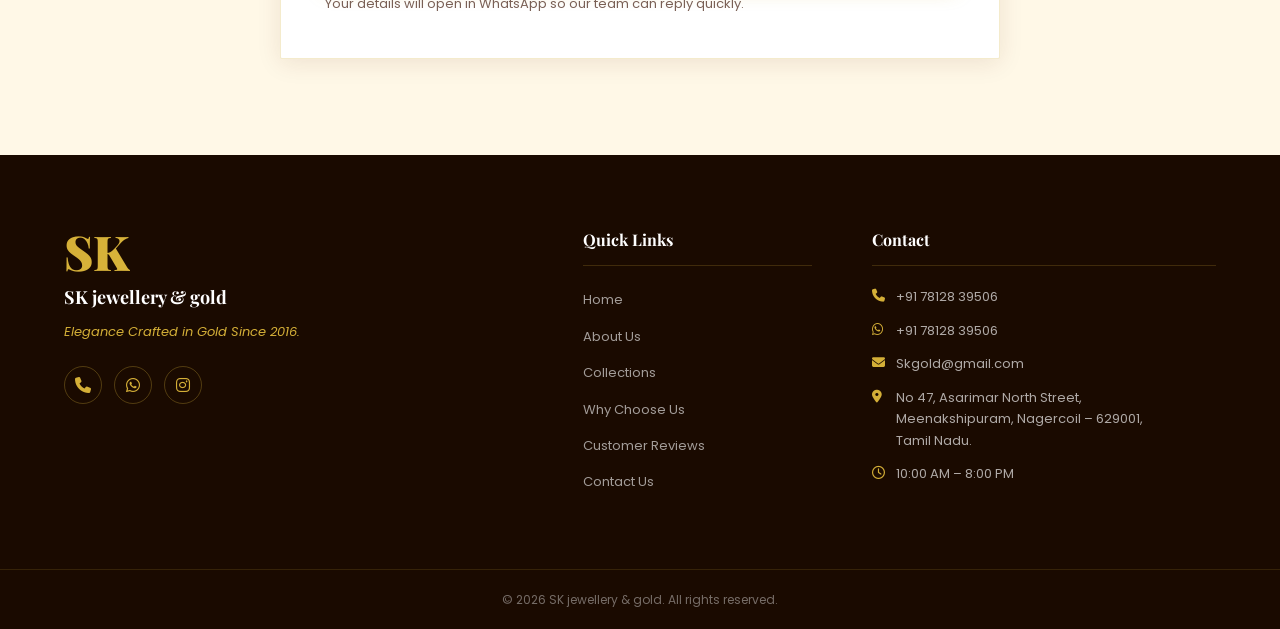
==== commit 21a3adc0: "Update project files" ====
--- a/index.html
+++ b/index.html
@@ -125,7 +125,7 @@
 
         <div class="hero-buttons">
           <a href="#collections" class="btn btn-gold"><i class="fa-solid fa-gem"></i> Explore Collections</a>
-          <a href="https://wa.me/919443858836" target="_blank" class="btn btn-outline"><i class="fa-brands fa-whatsapp"></i> WhatsApp Us</a>
+          <a href="https://wa.me/917812839506" target="_blank" class="btn btn-outline"><i class="fa-brands fa-whatsapp"></i> WhatsApp Us</a>
         </div>
       </div>
 
@@ -419,8 +419,8 @@
           <p class="footer-name">SK jewellery & gold</p>
           <p class="footer-tagline">Elegance Crafted in Gold Since 2016.</p>
           <div class="footer-social">
-            <a href="tel:9443858836"><i class="fa-solid fa-phone"></i></a>
-            <a href="https://wa.me/919443858836" target="_blank"><i class="fa-brands fa-whatsapp"></i></a>
+            <a href="tel:+917812839506"><i class="fa-solid fa-phone"></i></a>
+            <a href="https://wa.me/917812839506" target="_blank"><i class="fa-brands fa-whatsapp"></i></a>
             <a href="https://instagram.com" target="_blank"><i class="fa-brands fa-instagram"></i></a>
           </div>
         </div>
@@ -437,8 +437,8 @@
         </div>
         <div class="footer-contact">
           <h4>Contact</h4>
-          <p><i class="fa-solid fa-phone"></i> 9443858836 / 9894246906</p>
-          <p><i class="fa-brands fa-whatsapp"></i> 9443858836</p>
+          <p><i class="fa-solid fa-phone"></i> +91 78128 39506</p>
+          <p><i class="fa-brands fa-whatsapp"></i> +91 78128 39506</p>
           <p><i class="fa-solid fa-envelope"></i> <a href="mailto:Skgold@gmail.com">Skgold@gmail.com</a></p>
           <p><i class="fa-solid fa-location-dot"></i> No 47, Asarimar North Street,<br/>Meenakshipuram, Nagercoil – 629001,<br/>Tamil Nadu.</p>
           <p><i class="fa-regular fa-clock"></i> 10:00 AM – 8:00 PM</p>
@@ -452,7 +452,7 @@
 
   <!-- FLOATING BUTTONS -->
   <div class="float-btns">
-    <a href="https://wa.me/919443858836" target="_blank" class="float-btn whatsapp-float" title="WhatsApp">
+    <a href="https://wa.me/917812839506" target="_blank" class="float-btn whatsapp-float" title="WhatsApp">
       <i class="fa-brands fa-whatsapp"></i>
     </a>
   </div>
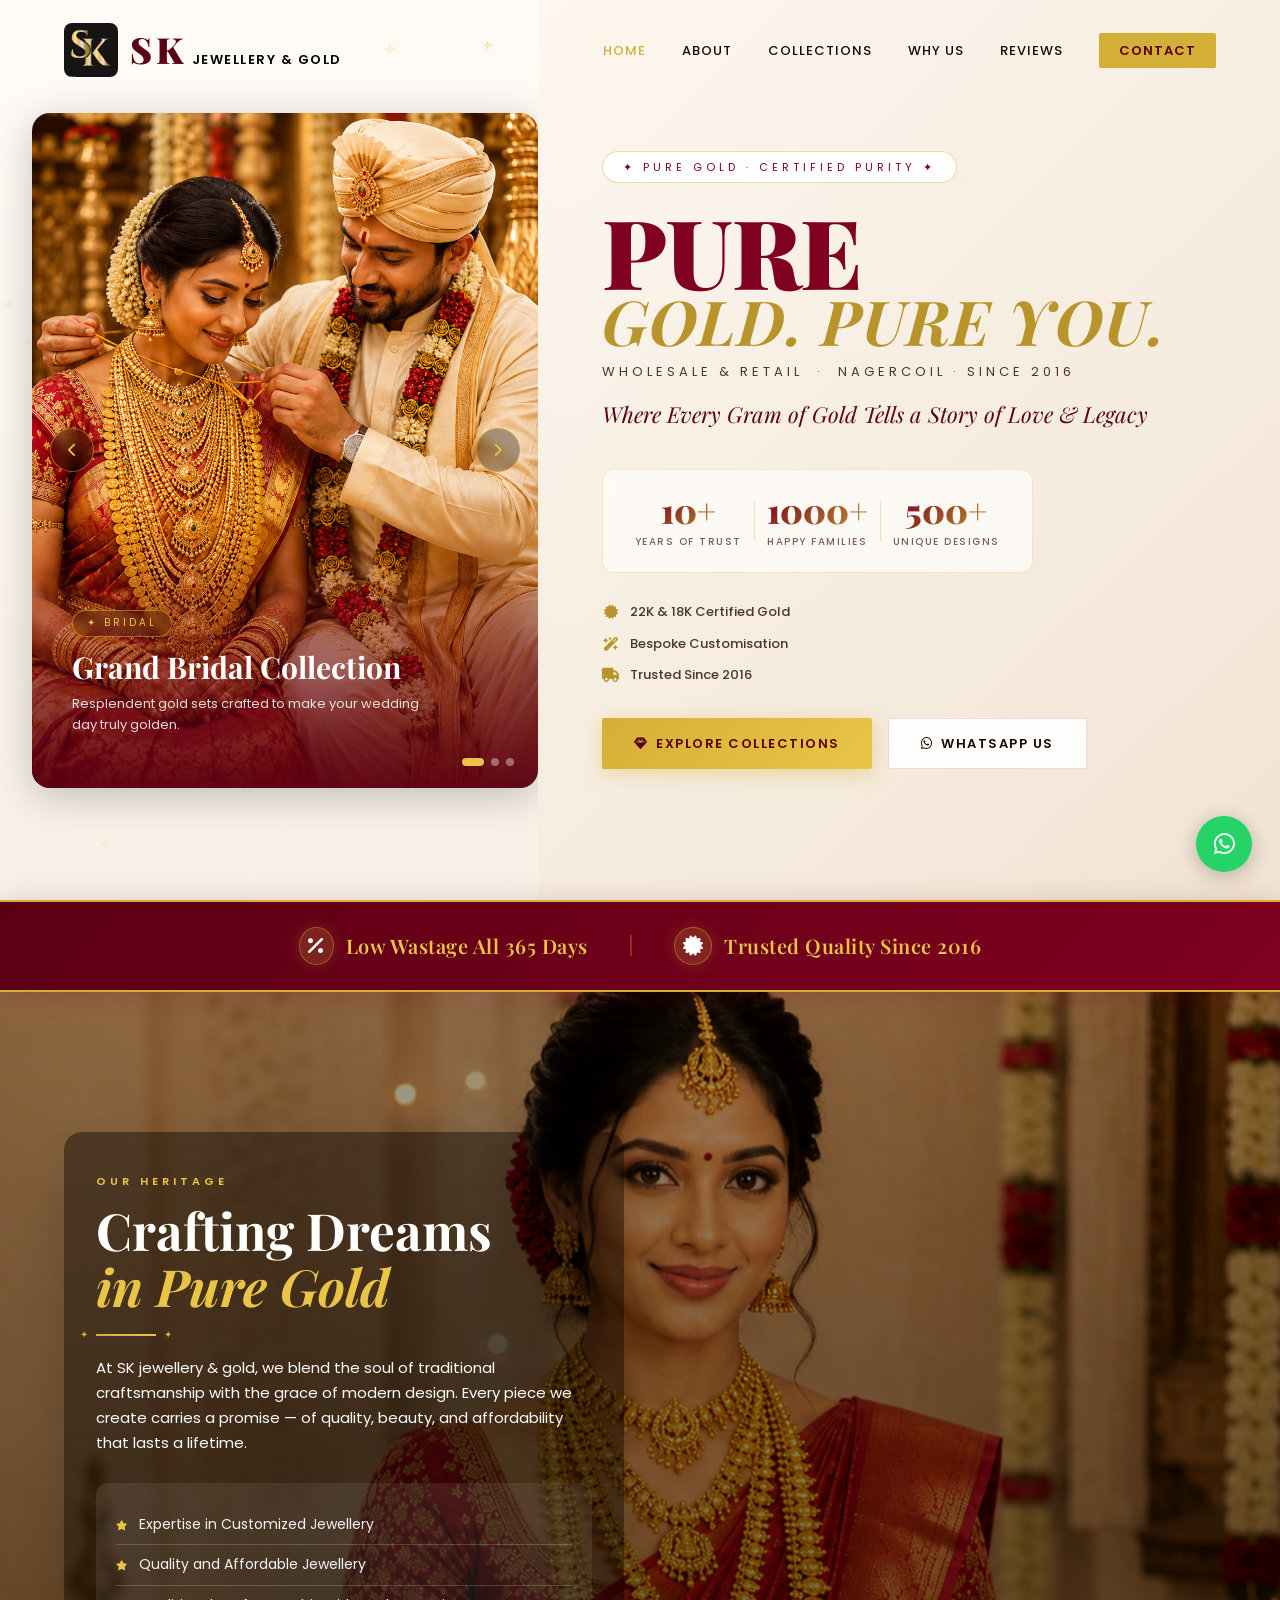
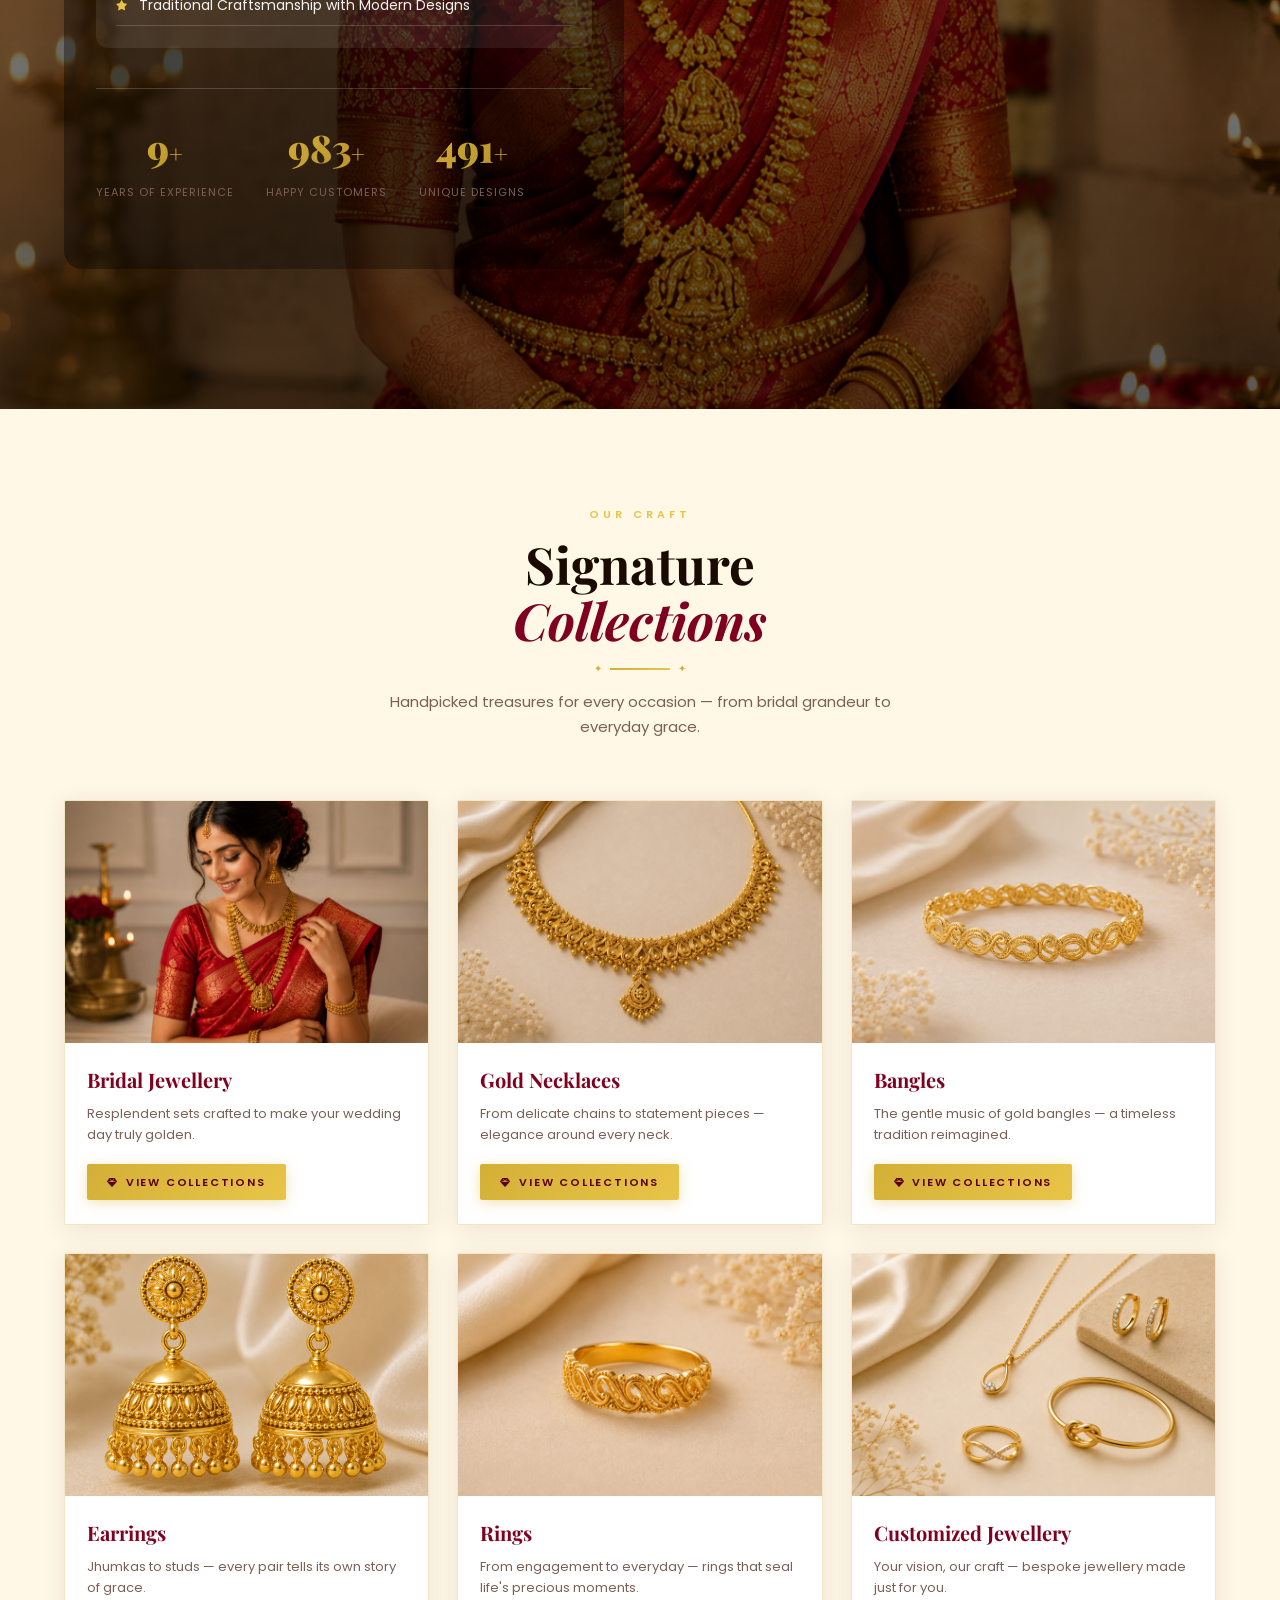
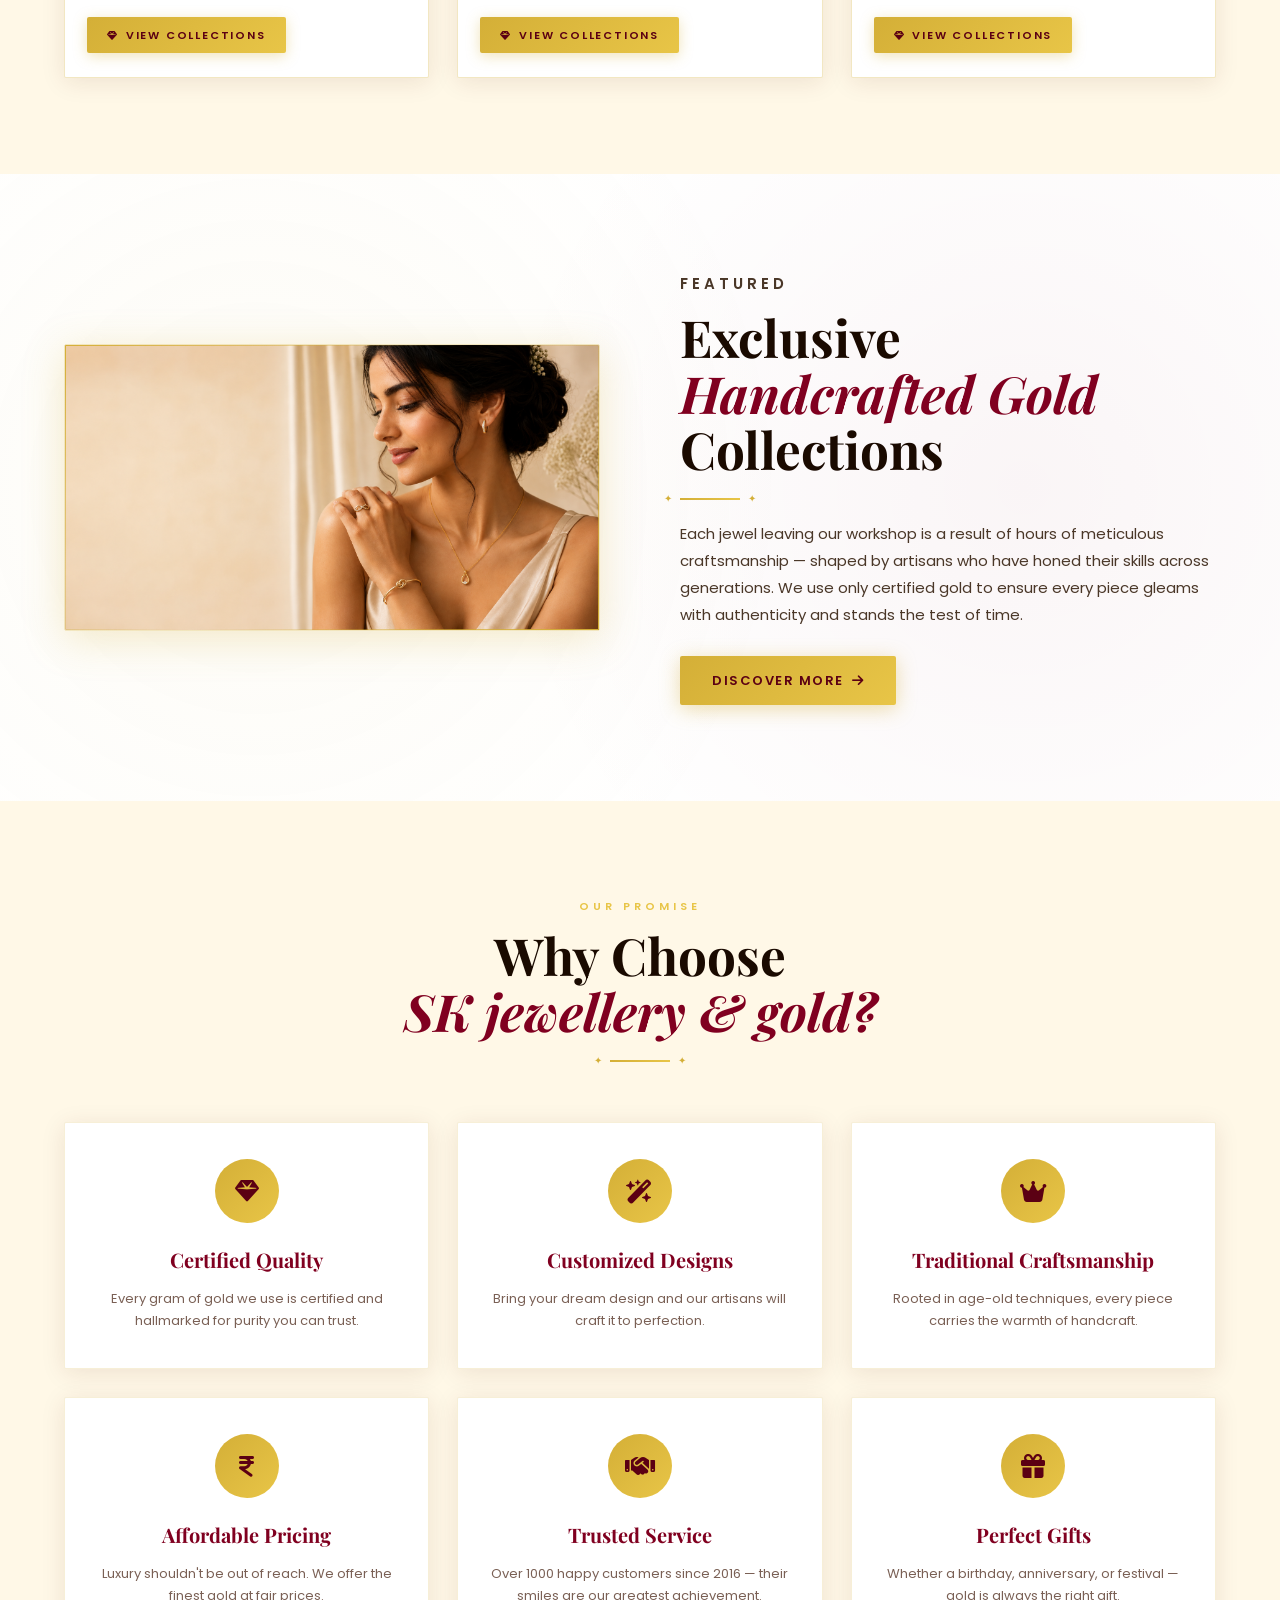
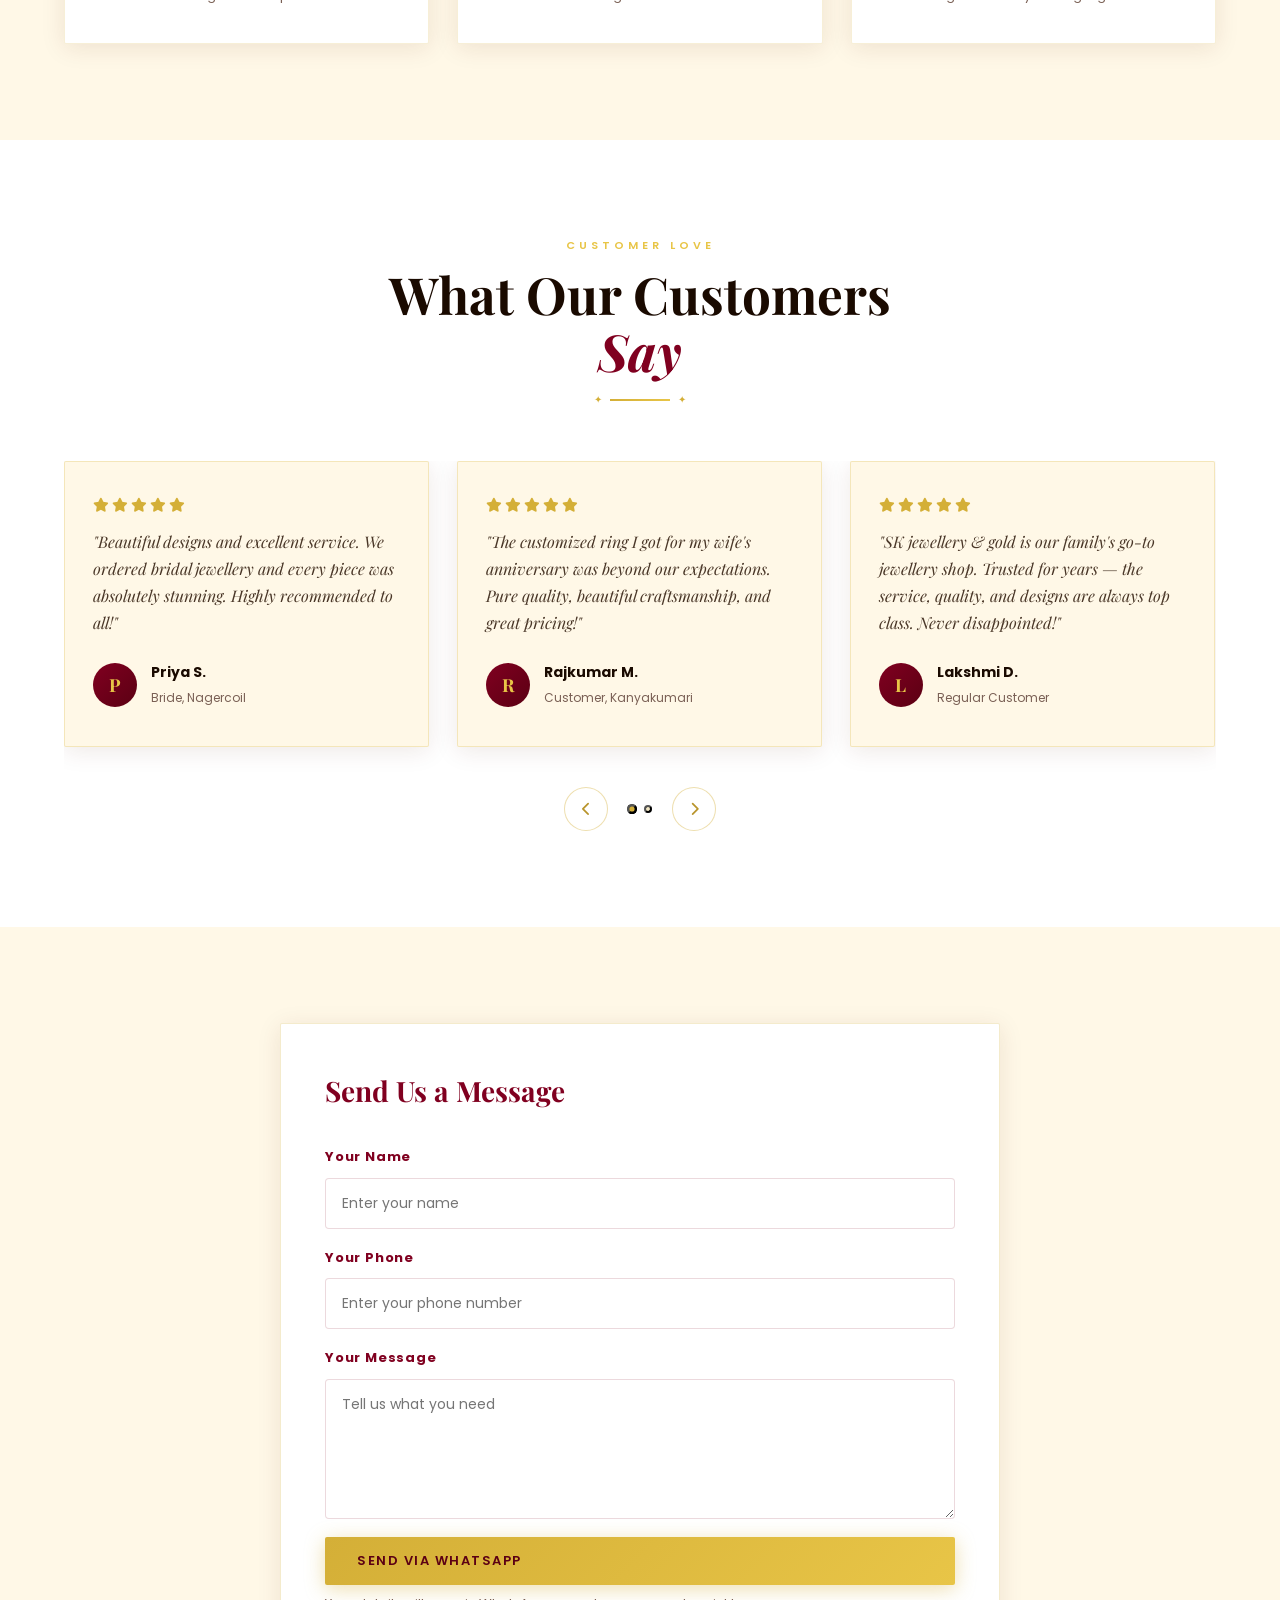
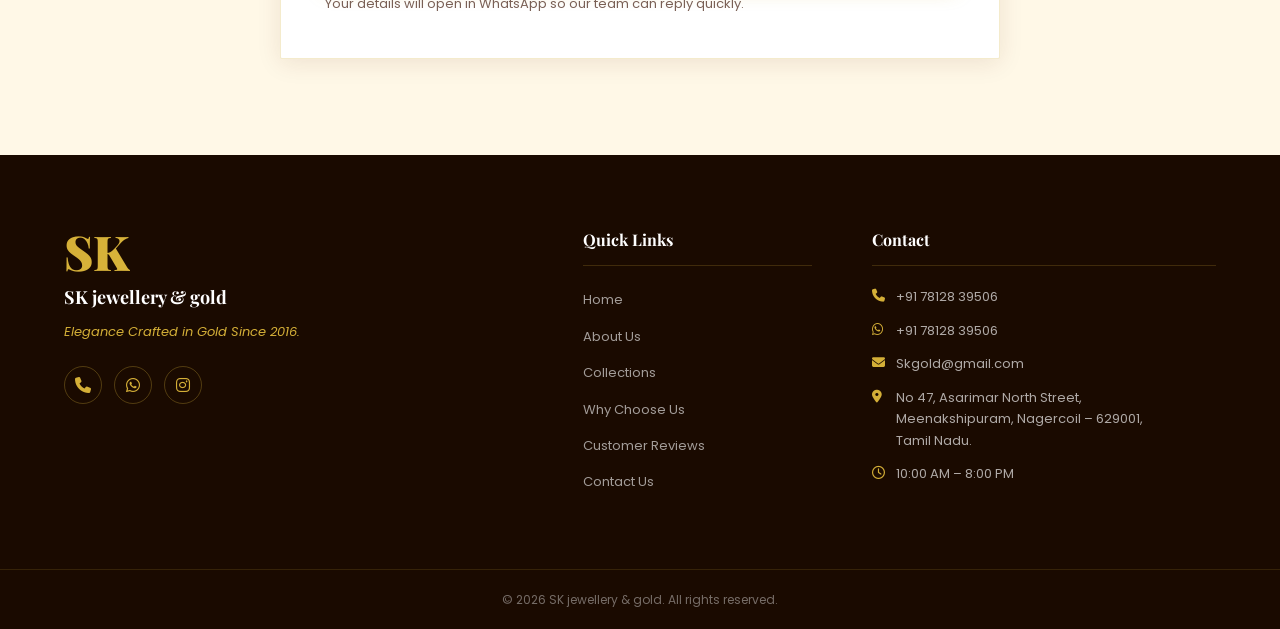
==== commit 8c3dbff2: "changes" ====
--- a/index.html
+++ b/index.html
@@ -4,7 +4,7 @@
   <meta charset="UTF-8" />
   <meta name="viewport" content="width=device-width, initial-scale=1.0" />
   <title>SK jewellery & gold – Timeless Elegance Since 2016</title>
- <link rel="icon" href="/Favicon.png" type="image/x-icon">
+ <link rel="icon" href="/Favicon.png" type="image/x-png">
   <link rel="stylesheet" href="style.css" />
   <link rel="preconnect" href="https://fonts.googleapis.com" />
   <link rel="preconnect" href="https://fonts.gstatic.com" crossorigin />
